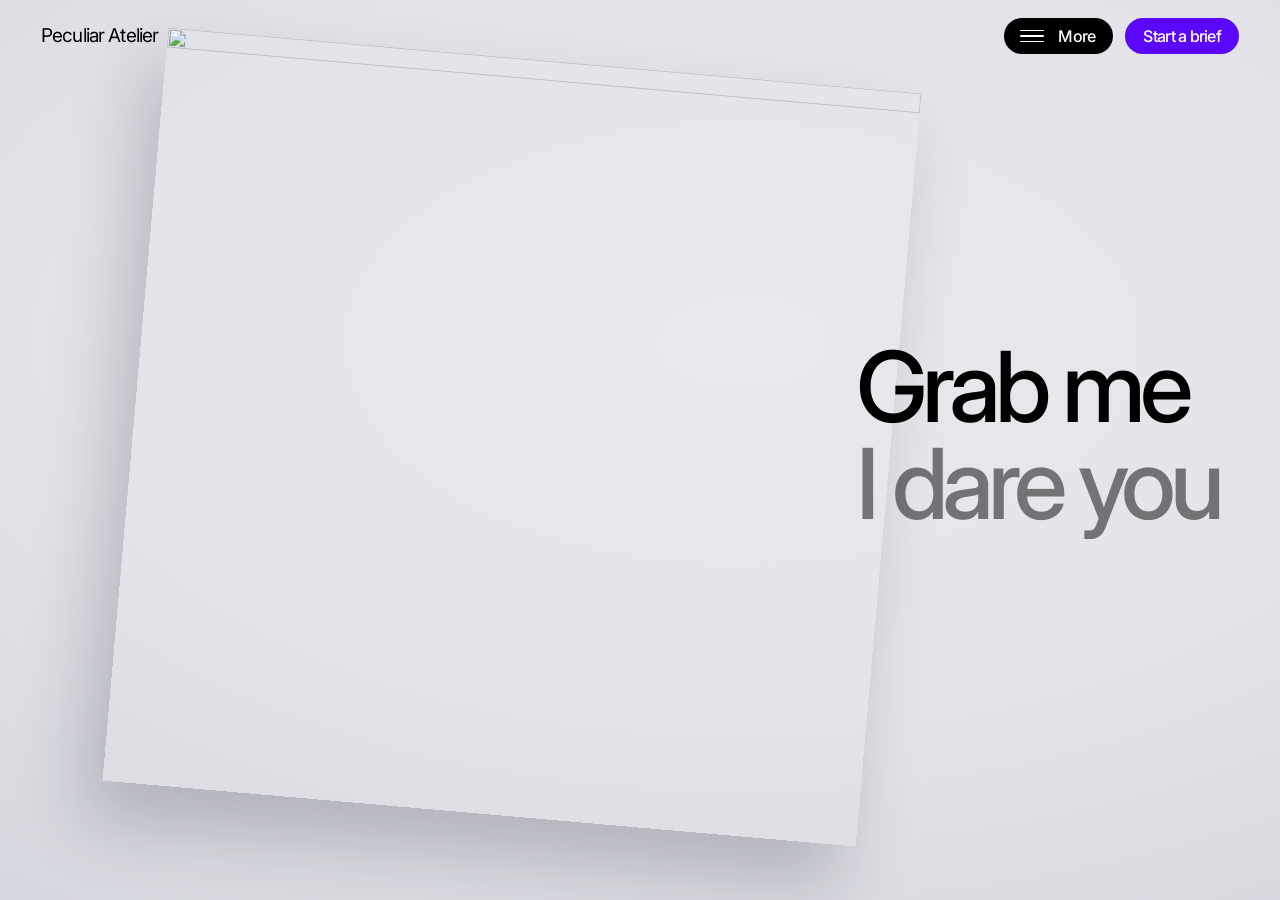
==== index.html @ 1dbbe10d "Initial commit: Peculiar Atelier standalone hero with WebGL cloth physics" ====
<!DOCTYPE html>
<html lang="en">
<head>
  <meta charset="utf-8">
  <meta name="viewport" content="width=device-width, initial-scale=1">
  <title>Peculiar Atelier — Unusual by intent</title>
  <meta name="description" content="Peculiar Atelier. Unusual by intent. Tug the cloth, I dare you.">
  <link rel="preconnect" href="https://fonts.googleapis.com">
  <link rel="preconnect" href="https://fonts.gstatic.com" crossorigin>
  <link rel="preconnect" href="https://d2ol7oe51mr4n9.cloudfront.net" crossorigin>
  <link rel="stylesheet" href="https://fonts.googleapis.com/css2?family=Inter:wght@400;500&display=swap">
  <style>
    :root {
      --paper: #e3e4e9;
      --paper-edge: #cfd1d9;
      --ink: #000000;
      --ink-soft: rgba(0,0,0,0.5);
      --violet: #5b07fb;
      --violet-deep: #4a00d6;
      --white: #ffffff;
      --gutter: clamp(20px, 3.2vw, 46px);
      --display: clamp(44px, min(7.65vw, 13.6vh), 168px);
    }

    *, *::before, *::after {
      box-sizing: border-box;
    }

    body {
      margin: 0;
      background: var(--paper);
      font-family: "Inter", "Helvetica Neue", Arial, sans-serif;
      -webkit-font-smoothing: antialiased;
      text-rendering: optimizeLegibility;
      overflow-x: hidden;
    }

    .hero {
      position: relative;
      height: 100vh;
      height: 100svh;
      min-height: 480px;
      overflow: hidden;
      isolation: isolate;
      background: radial-gradient(120% 95% at 58% 38%, #e8e9ed 0%, var(--paper) 46%, var(--paper-edge) 100%);
    }

    .hero__cloth {
      position: absolute;
      inset: 0;
      width: 100%;
      height: 100%;
      display: block;
      z-index: 0;
      touch-action: pan-y;
      -webkit-tap-highlight-color: transparent;
      outline: none;
    }

    .hero__cloth.is-over {
      cursor: grab;
    }

    .hero__cloth.is-held {
      cursor: grabbing;
    }

    .hero__cloth:focus-visible {
      outline: 2px solid var(--violet);
      outline-offset: -6px;
    }

    .hero__still {
      position: absolute;
      left: 40%;
      top: 48.5%;
      width: min(64vw, 84vh);
      aspect-ratio: 1/1;
      object-fit: cover;
      transform: translate(-50%, -50%) rotate(5deg);
      box-shadow: -18px 40px 70px rgba(20, 20, 40, 0.22);
      display: none;
    }

    .hero.no-cloth .hero__still {
      display: block;
    }

    .hero.no-cloth .hero__cloth {
      display: none;
    }

    .nav {
      position: absolute;
      top: 0;
      width: 100%;
      z-index: 2;
      display: flex;
      align-items: center;
      justify-content: space-between;
      padding: 18px var(--gutter) 0;
      pointer-events: none;
      animation: rise 0.9s cubic-bezier(0.2, 0.8, 0.2, 1) both;
    }

    .nav__logo {
      font-size: 19px;
      font-weight: 400;
      letter-spacing: -0.045em;
      line-height: 36px;
      color: var(--ink);
      text-decoration: none;
      pointer-events: auto;
    }

    .nav__actions {
      display: flex;
      gap: 12px;
      align-items: center;
      pointer-events: auto;
    }

    .pill {
      display: inline-flex;
      align-items: center;
      justify-content: center;
      gap: 14px;
      height: 36px;
      padding: 0 18px;
      border: none;
      border-radius: 999px;
      font-family: inherit;
      font-size: 16px;
      font-weight: 500;
      letter-spacing: -0.045em;
      line-height: 1;
      color: var(--white);
      text-decoration: none;
      cursor: pointer;
      transition: transform 0.25s cubic-bezier(0.2, 0.8, 0.2, 1), background-color 0.2s;
    }

    .pill:hover {
      transform: translateY(-1px);
    }

    .pill:active {
      transform: scale(0.98);
    }

    .pill--menu {
      background: var(--ink);
      padding-left: 16px;
    }

    .pill--menu:hover {
      background: #1b1b1f;
    }

    .pill--start {
      background: var(--violet);
    }

    .pill--start:hover {
      background: var(--violet-deep);
    }

    .burger {
      display: grid;
      gap: 4px;
      width: 24px;
    }

    .burger i {
      display: block;
      height: 1.5px;
      background: var(--white);
      border-radius: 1px;
      transition: transform 0.25s cubic-bezier(0.2, 0.8, 0.2, 1);
    }

    .pill--menu:hover .burger i:first-child {
      transform: translateX(-2px);
    }

    .pill--menu:hover .burger i:last-child {
      transform: translateX(2px);
    }

    .nav__logo:focus-visible,
    .pill:focus-visible {
      outline: 2px solid var(--violet);
      outline-offset: 3px;
    }

    .pill--start:focus-visible {
      outline-color: var(--ink);
    }

    .hero__title {
      position: absolute;
      z-index: 1;
      left: 66.9%;
      top: 48.4%;
      transform: translateY(-50%);
      margin: 0;
      font-size: var(--display);
      font-weight: 500;
      line-height: 0.99;
      letter-spacing: -0.06em;
      white-space: nowrap;
      pointer-events: none;
      user-select: none;
    }

    .hero__title span {
      display: block;
    }

    .hero__title span:first-child {
      animation: rise 0.9s cubic-bezier(0.2, 0.8, 0.2, 1) both;
    }

    .hero__title span.soft {
      color: var(--ink-soft);
      animation: rise 0.9s cubic-bezier(0.2, 0.8, 0.2, 1) 0.08s both;
    }

    @keyframes rise {
      from {
        opacity: 0;
        transform: translateY(18px);
      }
      to {
        opacity: 1;
        transform: translateY(0);
      }
    }

    @media (max-width: 1099px), (max-aspect-ratio: 5/4) {
      :root {
        --display: clamp(44px, min(12.4vw, 11vh), 120px);
      }
      .hero__title {
        left: var(--gutter);
        top: auto;
        bottom: clamp(20px, 4vh, 44px);
        transform: none;
      }
      .hero__still {
        left: 50%;
        top: 44%;
        width: min(78vw, 60vh);
      }
    }

    @media (max-width: 520px) {
      .pill--start {
        display: none;
      }
      .nav__logo {
        font-size: 18px;
      }
    }

    @media (prefers-reduced-motion: reduce) {
      .nav,
      .hero__title span,
      .hero__title span.soft {
        animation: none !important;
        opacity: 1 !important;
        transform: none !important;
      }
      .pill,
      .burger i {
        transition: none !important;
      }
    }
  </style>
</head>
<body>
  <section class="hero" id="hero" aria-label="Peculiar Atelier">
    <canvas class="hero__cloth" id="cloth" role="img" tabindex="-1" aria-label="A violet holographic cloth showing a chrome octopus beneath the words Strange by design. Grab it then tug it around."></canvas>
    <img class="hero__still" id="still" alt="" decoding="async" src="https://d2ol7oe51mr4n9.cloudfront.net/user_38xzZboKViGWJOttwIXH07lWA1P/9212999e-7a4a-4f70-bc34-e4e1c4533b81.jpg">
    <header class="nav">
      <a class="nav__logo" href="#hero">Peculiar Atelier</a>
      <div class="nav__actions">
        <button class="pill pill--menu" type="button" aria-haspopup="true" aria-expanded="false"><span class="burger" aria-hidden="true"><i></i><i></i><i></i></span>More</button>
        <a class="pill pill--start" href="#start">Start a brief</a>
      </div>
    </header>
    <h1 class="hero__title"><span>Grab me</span><span class="soft">I dare you</span></h1>
  </section>

  <script>
    (function () {
      'use strict';

      const hero = document.getElementById('hero');
      const canvas = document.getElementById('cloth');

      function failover() {
        hero.classList.add('no-cloth');
      }

      let gl = null;
      try {
        gl = canvas.getContext('webgl', {
          alpha: true,
          antialias: true,
          premultipliedAlpha: true,
          powerPreference: 'high-performance'
        });
      } catch (e) {
        failover();
        return;
      }

      if (!gl) {
        failover();
        return;
      }

      canvas.addEventListener('webglcontextlost', function (e) {
        e.preventDefault();
        failover();
      });

      // Simulation Settings
      const size = 0.90;
      const aspect = 1.12;
      const spread = 0.98;
      const pinRoll = 5.5 * Math.PI / 180;
      const flutter = 0.35;
      let damping = 0.30;
      const stiffness = 0.60;
      const crumple = 0.55;
      const grabRadius = 0.12;
      const carryRadius = 0.20;
      const gravity = 2.6;
      const tilt = -10 * Math.PI / 180;
      const turn = -12 * Math.PI / 180;
      const perspective = 0.45;
      const maxSpeed = 12;
      const steps = 8;

      const COLS = 46;
      const ROWS = 42;
      const NUM_POINTS = COLS * ROWS;
      const CH = size;
      const CW = size * aspect;

      // Camera
      const t = tilt;
      const r = turn;
      const cosR = Math.cos(r), sinR = Math.sin(r);
      const cosT = Math.cos(t), sinT = Math.sin(t);

      const R0 = [cosR, 0, sinR];
      const R1 = [sinT * sinR, cosT, -sinT * cosR];
      const R2 = [-cosT * sinR, sinT, cosT * cosR];

      // R is orthogonal, so inverse is R transpose
      const invR0 = [R0[0], R1[0], R2[0]];
      const invR1 = [R0[1], R1[1], R2[1]];
      const invR2 = [R0[2], R1[2], R2[2]];

      const CAM = Math.exp(Math.log(18) * (1 - perspective) + Math.log(1.7) * perspective);

      // View state
      let heroWidth = 1;
      let heroHeight = 1;
      let aspectRatio = 1;
      let cx = 0.402;
      let cy = 0.485;
      let zoom = 1.0;

      // Rest shape & crease height
      function ridge(x) {
        return Math.sqrt(Math.sin(x) * Math.sin(x) + 0.03) - 0.64;
      }

      function crease(u, v) {
        return crumple * 0.045 * CH * (
          ridge(2.7 * u + 2.9 * v + 0.7) +
          0.8 * ridge(-2.6 * u + 3.3 * v + 2.1) +
          0.5 * Math.sin(4.9 * u - 1.4 * v + 2.2) +
          0.55 * ridge(1.1 * u + 6.4 * v + 1.3) +
          0.4 * ridge(8.3 * u + 3.9 * v + 0.2) +
          0.3 * ridge(-5.7 * u + 9.1 * v + 1.6)
        );
      }

      const flatX = new Float32Array(NUM_POINTS);
      const flatY = new Float32Array(NUM_POINTS);
      const pRest = new Float32Array(NUM_POINTS * 3);

      for (let row = 0; row < ROWS; row++) {
        const v = row / (ROWS - 1);
        for (let col = 0; col < COLS; col++) {
          const u = col / (COLS - 1);
          const i = row * COLS + col;
          const fx = (u - 0.5) * CW;
          const fy = (v - 0.5) * CH;
          flatX[i] = fx;
          flatY[i] = fy;
          pRest[3 * i] = fx;
          pRest[3 * i + 1] = fy;
          pRest[3 * i + 2] = crease(u, v);
        }
      }

      // Pins: top-left (col 0, row ROWS-1) and top-right (col COLS-1, row ROWS-1)
      const leftPinIdx = (ROWS - 1) * COLS + 0;
      const rightPinIdx = (ROWS - 1) * COLS + (COLS - 1);

      const half = 0.5 * CW * spread;
      const topEdge = 0.5 * CH;
      const roll = pinRoll;
      const pinL = new Float32Array([-half * Math.cos(roll), topEdge + half * Math.sin(roll), 0]);
      const pinR = new Float32Array([half * Math.cos(roll), topEdge - half * Math.sin(roll), 0]);

      // Tethers: flat distance to both pins
      const maxDistLeft = new Float32Array(NUM_POINTS);
      const maxDistRight = new Float32Array(NUM_POINTS);
      for (let i = 0; i < NUM_POINTS; i++) {
        const flatDistL = Math.hypot(flatX[i] - (-0.5 * CW), flatY[i] - (0.5 * CH));
        const flatDistR = Math.hypot(flatX[i] - (0.5 * CW), flatY[i] - (0.5 * CH));
        maxDistLeft[i] = 1.02 * flatDistL;
        maxDistRight[i] = 1.02 * flatDistR;
      }

      // Links
      const linksA = [];
      const linksB = [];
      const linkRestDist = [];
      const linkStiff = [];

      function addLink(i, j, s) {
        linksA.push(i);
        linksB.push(j);
        const dx = pRest[3 * j] - pRest[3 * i];
        const dy = pRest[3 * j + 1] - pRest[3 * i + 1];
        const dz = pRest[3 * j + 2] - pRest[3 * i + 2];
        linkRestDist.push(Math.hypot(dx, dy, dz));
        linkStiff.push(s);
      }

      const bend = 0.02 + (0.60 - 0.02) * stiffness;

      for (let row = 0; row < ROWS; row++) {
        for (let col = 0; col < COLS; col++) {
          const i = row * COLS + col;
          // neighbours right & up
          if (col + 1 < COLS) addLink(i, row * COLS + (col + 1), 1.0);
          if (row + 1 < ROWS) addLink(i, (row + 1) * COLS + col, 1.0);
          // cell diagonals
          if (col + 1 < COLS && row + 1 < ROWS) {
            addLink(i, (row + 1) * COLS + (col + 1), 0.5);
            addLink(row * COLS + (col + 1), (row + 1) * COLS + col, 0.5);
          }
          // two apart
          if (col + 2 < COLS) addLink(i, row * COLS + (col + 2), bend);
          if (row + 2 < ROWS) addLink(i, (row + 2) * COLS + col, bend);
          // five apart
          if (col + 5 < COLS) addLink(i, row * COLS + (col + 5), bend * 0.5);
          if (row + 5 < ROWS) addLink(i, (row + 5) * COLS + col, bend * 0.5);
        }
      }

      const linkCount = linksA.length;
      const linksAArray = new Int32Array(linksA);
      const linksBArray = new Int32Array(linksB);
      const linkRestDistArray = new Float32Array(linkRestDist);
      const linkStiffArray = new Float32Array(linkStiff);

      // Simulation state
      const pos = new Float32Array(NUM_POINTS * 3);
      const prev = new Float32Array(NUM_POINTS * 3);
      const normals = new Float32Array(NUM_POINTS * 3);

      // Starting pose
      for (let row = 0; row < ROWS; row++) {
        const v = row / (ROWS - 1);
        for (let col = 0; col < COLS; col++) {
          const u = col / (COLS - 1);
          const i = row * COLS + col;
          const fx = flatX[i];
          const fy = flatY[i];

          const scaleX = spread + (1 - spread) * Math.pow(1 - v, 2);
          const xScaled = fx * scaleX;
          const dx = xScaled;
          const dy = fy - topEdge;

          const px = dx * Math.cos(roll) + dy * Math.sin(roll);
          const py = topEdge - dx * Math.sin(roll) + dy * Math.cos(roll);
          const pz = crease(u, v);

          pos[3 * i] = px;
          pos[3 * i + 1] = py;
          pos[3 * i + 2] = pz;

          prev[3 * i] = px;
          prev[3 * i + 1] = py;
          prev[3 * i + 2] = pz;
        }
      }

      pos[3 * leftPinIdx] = pinL[0];
      pos[3 * leftPinIdx + 1] = pinL[1];
      pos[3 * leftPinIdx + 2] = pinL[2];
      prev[3 * leftPinIdx] = pinL[0];
      prev[3 * leftPinIdx + 1] = pinL[1];
      prev[3 * leftPinIdx + 2] = pinL[2];

      pos[3 * rightPinIdx] = pinR[0];
      pos[3 * rightPinIdx + 1] = pinR[1];
      pos[3 * rightPinIdx + 2] = pinR[2];
      prev[3 * rightPinIdx] = pinR[0];
      prev[3 * rightPinIdx + 1] = pinR[1];
      prev[3 * rightPinIdx + 2] = pinR[2];

      // Interaction state
      let isHeld = false;
      let activePointerId = null;
      let grabbedIdx = -1;
      let grabRemDepth = 0;
      let grabOffsetX = 0;
      let grabOffsetY = 0;
      const currentPointer = { clientX: 0, clientY: 0 };
      const carryWeights = new Float32Array(NUM_POINTS);

      // Mesh indices and static UVs
      const numQuads = (COLS - 1) * (ROWS - 1);
      const indices = new Uint16Array(numQuads * 6);
      let iOffset = 0;
      for (let row = 0; row < ROWS - 1; row++) {
        for (let col = 0; col < COLS - 1; col++) {
          const p00 = row * COLS + col;
          const p10 = row * COLS + (col + 1);
          const p01 = (row + 1) * COLS + col;
          const p11 = (row + 1) * COLS + (col + 1);

          indices[iOffset++] = p00;
          indices[iOffset++] = p10;
          indices[iOffset++] = p11;

          indices[iOffset++] = p00;
          indices[iOffset++] = p11;
          indices[iOffset++] = p01;
        }
      }

      const texCoords = new Float32Array(NUM_POINTS * 2);
      for (let row = 0; row < ROWS; row++) {
        for (let col = 0; col < COLS; col++) {
          const i = row * COLS + col;
          texCoords[2 * i] = col / 45.0;
          texCoords[2 * i + 1] = 1.0 - row / 41.0;
        }
      }

      // Compile Shaders
      function compileShader(type, src) {
        const shader = gl.createShader(type);
        gl.shaderSource(shader, src);
        gl.compileShader(shader);
        if (!gl.getShaderParameter(shader, gl.COMPILE_STATUS)) {
          console.error(gl.getShaderInfoLog(shader));
          gl.deleteShader(shader);
          return null;
        }
        return shader;
      }

      function createProgram(vsSrc, fsSrc) {
        const vs = compileShader(gl.VERTEX_SHADER, vsSrc);
        const fs = compileShader(gl.FRAGMENT_SHADER, fsSrc);
        if (!vs || !fs) return null;
        const prog = gl.createProgram();
        gl.attachShader(prog, vs);
        gl.attachShader(prog, fs);
        gl.linkProgram(prog);
        if (!gl.getProgramParameter(prog, gl.LINK_STATUS)) {
          console.error(gl.getProgramInfoLog(prog));
          gl.deleteProgram(prog);
          return null;
        }
        return prog;
      }

      // Cloth Program
      const clothVsSource = `
        attribute vec3 a_position;
        attribute vec3 a_normal;
        attribute vec2 a_texCoord;

        uniform mat3 u_R;
        uniform float u_cam;
        uniform float u_zoom;
        uniform float u_aspectRatio;
        uniform vec2 u_c;

        varying vec3 v_viewPos;
        varying vec3 v_viewNormal;
        varying vec2 v_uv;

        void main() {
          vec3 q = u_R * a_position;
          vec3 vn = u_R * a_normal;
          float scale = u_cam / max(u_cam - q.z, 0.001);
          vec2 screen = q.xy * scale * u_zoom;

          float clipX = 2.0 * (u_c.x + screen.x / u_aspectRatio) - 1.0;
          float clipY = 1.0 - 2.0 * (u_c.y - screen.y);
          float clipZ = -q.z * 0.5;

          gl_Position = vec4(clipX, clipY, clipZ, 1.0);
          v_viewPos = q;
          v_viewNormal = vn;
          v_uv = a_texCoord;
        }
      `;

      const clothFsSource = `
        precision highp float;

        varying vec3 v_viewPos;
        varying vec3 v_viewNormal;
        varying vec2 v_uv;

        uniform sampler2D u_texture;
        uniform float u_hasTexture;
        uniform float u_cam;

        const float PI = 3.141592653589793;

        float boxLight(vec3 dir, vec3 centre, vec2 halfSize, float soft) {
          vec3 up = abs(centre.y) < 0.99 ? vec3(0.0, 1.0, 0.0) : vec3(1.0, 0.0, 0.0);
          vec3 right = normalize(cross(up, centre));
          vec3 top = cross(centre, right);
          vec3 d = dir - centre;
          float dx = dot(d, right);
          float dy = dot(d, top);
          float ex = smoothstep(-0.5, 0.5, (halfSize.x - abs(dx)) / soft);
          float ey = smoothstep(-0.5, 0.5, (halfSize.y - abs(dy)) / soft);
          return ex * ey;
        }

        void main() {
          vec3 n = normalize(v_viewNormal);
          bool back = n.z < 0.0;
          if (back) {
            n = -n;
          }

          vec3 V = normalize(vec3(0.0, 0.0, u_cam) - v_viewPos);
          vec3 Rf = reflect(-V, n);
          vec3 KEY = normalize(vec3(-0.42, 0.45, 0.79));
          float nv = clamp(dot(n, V), 0.0, 1.0);
          float nl = max(dot(n, KEY), 0.0);

          vec3 printCol;
          if (u_hasTexture > 0.5) {
            printCol = pow(texture2D(u_texture, v_uv).rgb, vec3(2.2));
          } else {
            printCol = vec3(0.10, 0.02, 0.32);
          }

          float shade = 0.46 + 0.68 * nl + 0.08 * n.y;
          float key = pow(max(dot(Rf, KEY), 0.0), 26.0);

          float strip = boxLight(Rf, normalize(vec3(0.08, 0.93, 0.36)), vec2(1.1, 0.07), 0.22);
          float side = boxLight(Rf, normalize(vec3(0.86, 0.12, 0.50)), vec2(0.06, 0.85), 0.20);
          float fill = boxLight(Rf, KEY, vec2(0.42, 0.30), 0.35);

          float phase = 3.0 * (0.85 * dot(n.xy, vec2(0.6, 0.8)) + 0.75 * (1.0 - nv) + 0.3 * dot(Rf.xy, vec2(-0.8, 0.6))) + 0.4 * sin(5.0 * v_uv.x + 7.0 * v_uv.y);
          vec3 rainbow = clamp(vec3(0.74, 0.58, 0.96) + vec3(0.26, 0.24, 0.10) * cos(2.0 * PI * (vec3(phase) + vec3(0.0, 0.28, 0.62))), 0.0, 1.0);
          vec3 holo = mix(vec3(1.0), pow(rainbow, vec3(2.2)), 0.8);

          float lum = dot(printCol, vec3(0.2126, 0.7152, 0.0722));
          float gloss = mix(1.0, 0.45, smoothstep(0.55, 0.9, lum));
          vec3 spec = holo * gloss * mix(vec3(1.0), printCol * 2.4 + 0.08, 0.65) * (0.34 * key + 0.11 * strip + 0.07 * side + 0.02 * fill);

          vec3 colour = printCol * shade + spec + holo * printCol * 0.6 * pow(1.0 - nv, 3.0);

          if (back) {
            vec3 foil = vec3(0.30, 0.22, 0.52) * (0.35 + 0.9 * nl) + spec * 1.3;
            colour = mix(foil, printCol * shade, 0.38);
          }

          colour = min(colour, vec3(0.8)) + vec3(0.2) * (vec3(1.0) - exp(-max(colour - vec3(0.8), vec3(0.0)) / 0.2));

          gl_FragColor = vec4(pow(colour, vec3(1.0 / 2.2)), 1.0);
        }
      `;

      // Shadow Silhouette Program
      const shadowSilVsSource = `
        attribute vec3 a_position;

        uniform mat3 u_R;
        uniform float u_cam;
        uniform float u_zoom;
        uniform float u_aspectRatio;
        uniform vec2 u_c;

        void main() {
          vec3 q = u_R * a_position;
          float scale = u_cam / max(u_cam - q.z, 0.001);
          vec2 screen = q.xy * scale * u_zoom;

          float clipX = 2.0 * (u_c.x + screen.x / u_aspectRatio) - 1.0;
          float clipY = 1.0 - 2.0 * (u_c.y - screen.y);
          float clipZ = -q.z * 0.5;

          gl_Position = vec4(clipX, clipY, clipZ, 1.0);
        }
      `;

      const shadowSilFsSource = `
        precision mediump float;
        void main() {
          gl_FragColor = vec4(1.0, 1.0, 1.0, 1.0);
        }
      `;

      // Shadow Blur / Composite Program
      const shadowBlurVsSource = `
        attribute vec2 a_pos;
        varying vec2 v_uv;
        void main() {
          v_uv = a_pos * 0.5 + 0.5;
          gl_Position = vec4(a_pos, 0.0, 1.0);
        }
      `;

      const shadowBlurFsSource = `
        precision highp float;
        varying vec2 v_uv;
        uniform sampler2D u_shadowTex;
        uniform vec2 u_spacing;
        uniform vec2 u_shift;

        void main() {
          vec2 baseUV = v_uv - u_shift;
          float sum = 0.0;
          float totalWeight = 0.0;
          for (int i = -3; i <= 3; i++) {
            for (int j = -3; j <= 3; j++) {
              float d2 = float(i * i + j * j);
              float w = exp(-d2 / 6.0);
              vec2 offset = vec2(float(i), float(j)) * u_spacing;
              sum += texture2D(u_shadowTex, baseUV + offset).r * w;
              totalWeight += w;
            }
          }
          float alpha = (sum / totalWeight) * 0.30;
          vec3 col = vec3(0.07, 0.07, 0.16) * alpha;
          gl_FragColor = vec4(col, alpha);
        }
      `;

      const clothProgram = createProgram(clothVsSource, clothFsSource);
      const shadowSilProgram = createProgram(shadowSilVsSource, shadowSilFsSource);
      const shadowBlurProgram = createProgram(shadowBlurVsSource, shadowBlurFsSource);

      if (!clothProgram || !shadowSilProgram || !shadowBlurProgram) {
        failover();
        return;
      }

      // Buffer Setup
      const posVbo = gl.createBuffer();
      const normalVbo = gl.createBuffer();
      const texVbo = gl.createBuffer();
      const ibo = gl.createBuffer();

      gl.bindBuffer(gl.ARRAY_BUFFER, texVbo);
      gl.bufferData(gl.ARRAY_BUFFER, texCoords, gl.STATIC_DRAW);

      gl.bindBuffer(gl.ELEMENT_ARRAY_BUFFER, ibo);
      gl.bufferData(gl.ELEMENT_ARRAY_BUFFER, indices, gl.STATIC_DRAW);

      const quadVbo = gl.createBuffer();
      gl.bindBuffer(gl.ARRAY_BUFFER, quadVbo);
      gl.bufferData(gl.ARRAY_BUFFER, new Float32Array([
        -1, -1,
         3, -1,
        -1,  3
      ]), gl.STATIC_DRAW);

      // Shadow Framebuffer
      let fbo = null;
      let fboTex = null;
      let fboW = 1;
      let fboH = 1;

      function setupFBO() {
        if (!fbo) {
          fbo = gl.createFramebuffer();
          fboTex = gl.createTexture();
        }
        fboW = Math.max(1, Math.floor(canvas.width / 8));
        fboH = Math.max(1, Math.floor(canvas.height / 8));

        gl.bindTexture(gl.TEXTURE_2D, fboTex);
        gl.texImage2D(gl.TEXTURE_2D, 0, gl.RGBA, fboW, fboH, 0, gl.RGBA, gl.UNSIGNED_BYTE, null);
        gl.texParameteri(gl.TEXTURE_2D, gl.TEXTURE_WRAP_S, gl.CLAMP_TO_EDGE);
        gl.texParameteri(gl.TEXTURE_2D, gl.TEXTURE_WRAP_T, gl.CLAMP_TO_EDGE);
        gl.texParameteri(gl.TEXTURE_2D, gl.TEXTURE_MIN_FILTER, gl.LINEAR);
        gl.texParameteri(gl.TEXTURE_2D, gl.TEXTURE_MAG_FILTER, gl.LINEAR);

        gl.bindFramebuffer(gl.FRAMEBUFFER, fbo);
        gl.framebufferTexture2D(gl.FRAMEBUFFER, gl.COLOR_ATTACHMENT0, gl.TEXTURE_2D, fboTex, 0);
        gl.bindFramebuffer(gl.FRAMEBUFFER, null);
      }

      // Image Loading
      let hasTexture = 0.0;
      const clothTexture = gl.createTexture();
      gl.bindTexture(gl.TEXTURE_2D, clothTexture);
      gl.texImage2D(gl.TEXTURE_2D, 0, gl.RGBA, 1, 1, 0, gl.RGBA, gl.UNSIGNED_BYTE, new Uint8Array([26, 5, 82, 255]));

      const img = new Image();
      img.crossOrigin = 'anonymous';
      img.onload = function () {
        gl.bindTexture(gl.TEXTURE_2D, clothTexture);
        gl.pixelStorei(gl.UNPACK_FLIP_Y_WEBGL, false);
        gl.texImage2D(gl.TEXTURE_2D, 0, gl.RGBA, gl.RGBA, gl.UNSIGNED_BYTE, img);
        gl.texParameteri(gl.TEXTURE_2D, gl.TEXTURE_WRAP_S, gl.CLAMP_TO_EDGE);
        gl.texParameteri(gl.TEXTURE_2D, gl.TEXTURE_WRAP_T, gl.CLAMP_TO_EDGE);
        gl.texParameteri(gl.TEXTURE_2D, gl.TEXTURE_MAG_FILTER, gl.LINEAR);
        gl.texParameteri(gl.TEXTURE_2D, gl.TEXTURE_MIN_FILTER, gl.LINEAR_MIPMAP_LINEAR);
        gl.generateMipmap(gl.TEXTURE_2D);

        const ext = gl.getExtension('EXT_texture_filter_anisotropic') ||
                    gl.getExtension('WEBKIT_EXT_texture_filter_anisotropic') ||
                    gl.getExtension('MOZ_EXT_texture_filter_anisotropic');
        if (ext) {
          const maxAniso = gl.getParameter(ext.MAX_TEXTURE_MAX_ANISOTROPY_EXT);
          gl.texParameterf(gl.TEXTURE_2D, ext.TEXTURE_MAX_ANISOTROPY_EXT, Math.min(8, maxAniso));
        }

        hasTexture = 1.0;
        renderFrame();
      };
      img.onerror = function () {
        failover();
      };
      img.src = 'https://d2ol7oe51mr4n9.cloudfront.net/user_38xzZboKViGWJOttwIXH07lWA1P/9212999e-7a4a-4f70-bc34-e4e1c4533b81.jpg';

      // Reduced motion
      const reducedMotionQuery = window.matchMedia('(prefers-reduced-motion: reduce)');

      // Resize and View Calculation
      function updateView() {
        const rect = hero.getBoundingClientRect();
        heroWidth = rect.width;
        heroHeight = rect.height;
        if (heroHeight === 0 || heroWidth === 0) return;

        const dpr = Math.min(window.devicePixelRatio || 1, 2);
        const pixelW = Math.round(heroWidth * dpr);
        const pixelH = Math.round(heroHeight * dpr);

        if (canvas.width !== pixelW || canvas.height !== pixelH) {
          canvas.width = pixelW;
          canvas.height = pixelH;
          setupFBO();
        }

        aspectRatio = heroWidth / heroHeight;
        const isWide = heroWidth >= 1100 && aspectRatio >= 1.25;

        if (isWide) {
          cx = 0.402;
          cy = 0.485;
          zoom = Math.min(1.0, 0.58 * aspectRatio / (CW * 1.12));
        } else {
          cx = 0.5;
          cy = (aspectRatio < 0.75) ? 0.41 : 0.43;
          zoom = Math.min(1.0, 0.92 * aspectRatio / (CW * 1.12), ((aspectRatio < 0.75) ? 0.60 : 0.66) / CH);
        }
      }

      window.addEventListener('resize', updateView);
      if (typeof ResizeObserver !== 'undefined') {
        new ResizeObserver(updateView).observe(hero);
      }
      updateView();

      // Normal Computation
      function computeNormals() {
        for (let row = 0; row < ROWS; row++) {
          for (let col = 0; col < COLS; col++) {
            const i = row * COLS + col;
            let dx_x, dx_y, dx_z;
            let dy_x, dy_y, dy_z;

            if (col === 0) {
              const iRight = row * COLS + 1;
              dx_x = pos[3 * iRight] - pos[3 * i];
              dx_y = pos[3 * iRight + 1] - pos[3 * i + 1];
              dx_z = pos[3 * iRight + 2] - pos[3 * i + 2];
            } else if (col === COLS - 1) {
              const iLeft = row * COLS + (COLS - 2);
              dx_x = pos[3 * i] - pos[3 * iLeft];
              dx_y = pos[3 * i + 1] - pos[3 * iLeft + 1];
              dx_z = pos[3 * i + 2] - pos[3 * iLeft + 2];
            } else {
              const iRight = row * COLS + (col + 1);
              const iLeft = row * COLS + (col - 1);
              dx_x = 0.5 * (pos[3 * iRight] - pos[3 * iLeft]);
              dx_y = 0.5 * (pos[3 * iRight + 1] - pos[3 * iLeft + 1]);
              dx_z = 0.5 * (pos[3 * iRight + 2] - pos[3 * iLeft + 2]);
            }

            if (row === 0) {
              const iUp = 1 * COLS + col;
              dy_x = pos[3 * iUp] - pos[3 * i];
              dy_y = pos[3 * iUp + 1] - pos[3 * i + 1];
              dy_z = pos[3 * iUp + 2] - pos[3 * i + 2];
            } else if (row === ROWS - 1) {
              const iDown = (ROWS - 2) * COLS + col;
              dy_x = pos[3 * i] - pos[3 * iDown];
              dy_y = pos[3 * i + 1] - pos[3 * iDown + 1];
              dy_z = pos[3 * i + 2] - pos[3 * iDown + 2];
            } else {
              const iUp = (row + 1) * COLS + col;
              const iDown = (row - 1) * COLS + col;
              dy_x = 0.5 * (pos[3 * iUp] - pos[3 * iDown]);
              dy_y = 0.5 * (pos[3 * iUp + 1] - pos[3 * iDown + 1]);
              dy_z = 0.5 * (pos[3 * iUp + 2] - pos[3 * iDown + 2]);
            }

            let nx = dx_y * dy_z - dx_z * dy_y;
            let ny = dx_z * dy_x - dx_x * dy_z;
            let nz = dx_x * dy_y - dx_y * dy_x;
            const len = Math.hypot(nx, ny, nz);
            if (len > 1e-6) {
              nx /= len; ny /= len; nz /= len;
            }
            normals[3 * i] = nx;
            normals[3 * i + 1] = ny;
            normals[3 * i + 2] = nz;
          }
        }
      }

      // Pointer coordinates & ray projection
      function projectPoint(i) {
        const px = pos[3 * i], py = pos[3 * i + 1], pz = pos[3 * i + 2];
        const qx = R0[0] * px + R0[1] * py + R0[2] * pz;
        const qy = R1[0] * px + R1[1] * py + R1[2] * pz;
        const qz = R2[0] * px + R2[1] * py + R2[2] * pz;
        const scale = CAM / Math.max(CAM - qz, 0.001);
        return { qx, qy, qz, projX: qx * scale, projY: qy * scale };
      }

      function findBestPoint(ptrX, ptrY) {
        let bestIdx = -1;
        let bestScore = Infinity;
        let bestProj = null;
        const threshold = grabRadius / zoom;
        for (let i = 0; i < NUM_POINTS; i++) {
          const p = projectPoint(i);
          const dist = Math.hypot(p.projX - ptrX, p.projY - ptrY);
          if (dist <= threshold) {
            const score = dist - 0.08 * p.qz;
            if (score < bestScore) {
              bestScore = score;
              bestIdx = i;
              bestProj = p;
            }
          }
        }
        return { idx: bestIdx, proj: bestProj };
      }

      // Pointer Events
      canvas.addEventListener('pointerdown', function (e) {
        if (e.pointerType === 'mouse' && e.button !== 0) return;
        const rect = canvas.getBoundingClientRect();
        const ptrX = ((e.clientX - rect.left) / rect.width - cx) * aspectRatio / zoom;
        const ptrY = (cy - (e.clientY - rect.top) / rect.height) / zoom;
        const found = findBestPoint(ptrX, ptrY);
        if (found.idx !== -1) {
          activePointerId = e.pointerId;
          isHeld = true;
          grabbedIdx = found.idx;
          grabRemDepth = found.proj.qz;
          grabOffsetX = found.proj.projX - ptrX;
          grabOffsetY = found.proj.projY - ptrY;
          currentPointer.clientX = e.clientX;
          currentPointer.clientY = e.clientY;

          for (let i = 0; i < NUM_POINTS; i++) {
            if (i === leftPinIdx || i === rightPinIdx) {
              carryWeights[i] = 0;
            } else if (i === grabbedIdx) {
              carryWeights[i] = 1;
            } else {
              const d = Math.hypot(flatX[i] - flatX[grabbedIdx], flatY[i] - flatY[grabbedIdx]) / (carryRadius * CH);
              carryWeights[i] = d < 1.0 ? Math.pow(1.0 - d * d, 2) : 0.0;
            }
          }

          canvas.classList.add('is-held');
          try {
            canvas.setPointerCapture(e.pointerId);
          } catch (err) {}
        }
      });

      canvas.addEventListener('pointermove', function (e) {
        const rect = canvas.getBoundingClientRect();
        if (isHeld && e.pointerId === activePointerId) {
          currentPointer.clientX = e.clientX;
          currentPointer.clientY = e.clientY;
        } else if (!isHeld) {
          const ptrX = ((e.clientX - rect.left) / rect.width - cx) * aspectRatio / zoom;
          const ptrY = (cy - (e.clientY - rect.top) / rect.height) / zoom;
          const found = findBestPoint(ptrX, ptrY);
          if (found.idx !== -1) {
            canvas.classList.add('is-over');
          } else {
            canvas.classList.remove('is-over');
          }
        }
      });

      function releasePointer(e) {
        if (isHeld && (e.pointerId === activePointerId || e.type === 'lostpointercapture')) {
          isHeld = false;
          activePointerId = null;
          canvas.classList.remove('is-held');
          carryWeights.fill(0);
          if (e.clientX !== undefined && e.clientY !== undefined) {
            const rect = canvas.getBoundingClientRect();
            const ptrX = ((e.clientX - rect.left) / rect.width - cx) * aspectRatio / zoom;
            const ptrY = (cy - (e.clientY - rect.top) / rect.height) / zoom;
            const found = findBestPoint(ptrX, ptrY);
            if (found.idx !== -1) {
              canvas.classList.add('is-over');
            } else {
              canvas.classList.remove('is-over');
            }
          } else {
            canvas.classList.remove('is-over');
          }
        }
      }

      canvas.addEventListener('pointerup', releasePointer);
      canvas.addEventListener('pointercancel', releasePointer);
      canvas.addEventListener('lostpointercapture', releasePointer);

      canvas.addEventListener('touchstart', function (e) {
        if (e.touches.length > 0) {
          const tTouch = e.touches[0];
          const rect = canvas.getBoundingClientRect();
          const ptrX = ((tTouch.clientX - rect.left) / rect.width - cx) * aspectRatio / zoom;
          const ptrY = (cy - (tTouch.clientY - rect.top) / rect.height) / zoom;
          const found = findBestPoint(ptrX, ptrY);
          if (found.idx !== -1) {
            e.preventDefault();
          }
        }
      }, { passive: false });

      window.addEventListener('touchmove', function (e) {
        if (isHeld) {
          e.preventDefault();
        }
      }, { passive: false });

      // Physics Simulation Sub-step
      let timeT = 0;
      let sweepDirection = 1;

      function subStep(h) {
        timeT += h;
        const damp = Math.exp(-(0.15 + 5.85 * damping) * h);
        const gust = 0.6 + 0.4 * Math.sin(0.37 * timeT) * Math.sin(0.23 * timeT + 1.0);
        const wind = reducedMotionQuery.matches ? 0 : flutter * 2.4 * gust * (gravity / 2.6);

        // Held Target Unprojection
        if (isHeld && grabbedIdx !== -1) {
          const rect = canvas.getBoundingClientRect();
          const currPtrX = ((currentPointer.clientX - rect.left) / rect.width - cx) * aspectRatio / zoom;
          const currPtrY = (cy - (currentPointer.clientY - rect.top) / rect.height) / zoom;

          const targetScreenX = currPtrX + grabOffsetX;
          const targetScreenY = currPtrY + grabOffsetY;
          const targetQz = grabRemDepth;
          const scale = CAM / Math.max(CAM - targetQz, 0.001);
          const targetQx = targetScreenX / scale;
          const targetQy = targetScreenY / scale;

          let targetX = invR0[0] * targetQx + invR1[0] * targetQy + invR2[0] * targetQz;
          let targetY = invR0[1] * targetQx + invR1[1] * targetQy + invR2[1] * targetQz;
          let targetZ = invR0[2] * targetQx + invR1[2] * targetQy + invR2[2] * targetQz;

          // Clamp target by the two tethers of the grabbed point
          const dL = Math.hypot(targetX - pinL[0], targetY - pinL[1], targetZ - pinL[2]);
          if (dL > maxDistLeft[grabbedIdx]) {
            const sL = maxDistLeft[grabbedIdx] / dL;
            targetX = pinL[0] + (targetX - pinL[0]) * sL;
            targetY = pinL[1] + (targetY - pinL[1]) * sL;
            targetZ = pinL[2] + (targetZ - pinL[2]) * sL;
          }
          const dR = Math.hypot(targetX - pinR[0], targetY - pinR[1], targetZ - pinR[2]);
          if (dR > maxDistRight[grabbedIdx]) {
            const sR = maxDistRight[grabbedIdx] / dR;
            targetX = pinR[0] + (targetX - pinR[0]) * sR;
            targetY = pinR[1] + (targetY - pinR[1]) * sR;
            targetZ = pinR[2] + (targetZ - pinR[2]) * sR;
          }

          const deltaX = targetX - pos[3 * grabbedIdx];
          const deltaY = targetY - pos[3 * grabbedIdx + 1];
          const deltaZ = targetZ - pos[3 * grabbedIdx + 2];

          for (let i = 0; i < NUM_POINTS; i++) {
            if (i === leftPinIdx || i === rightPinIdx) continue;
            const w = carryWeights[i];
            if (w >= 0.98) {
              pos[3 * i] += deltaX;
              pos[3 * i + 1] += deltaY;
              pos[3 * i + 2] += deltaZ;
              prev[3 * i] += deltaX;
              prev[3 * i + 1] += deltaY;
              prev[3 * i + 2] += deltaZ;
            } else if (w > 0.0) {
              pos[3 * i] += w * deltaX;
              pos[3 * i + 1] += w * deltaY;
              pos[3 * i + 2] += w * deltaZ;
              prev[3 * i] += w * deltaX;
              prev[3 * i + 1] += w * deltaY;
              prev[3 * i + 2] += w * deltaZ;
            }
          }
        }

        // Verlet step for free points
        const maxSpdH = maxSpeed * h;
        for (let row = 0; row < ROWS; row++) {
          const v = row / (ROWS - 1);
          for (let col = 0; col < COLS; col++) {
            const i = row * COLS + col;
            if (i === leftPinIdx || i === rightPinIdx) continue;
            if (isHeld && carryWeights[i] >= 0.98) continue;

            const u = col / (COLS - 1);
            const s1 = Math.sin(9.1 * u - 3.7 * v + 3.1 * timeT);
            const s2 = Math.sin(6.3 * u + 7.9 * v - 2.3 * timeT + 1.3);
            const s3 = Math.sin(2.9 * u + 1.7 * timeT + 0.8 * Math.sin(0.5 * timeT)) * Math.cos(2.3 * v - 0.9 * timeT);

            const accelX = wind * 0.25 * Math.sin(3.3 * v + 1.1 * timeT + u);
            const accelY = wind * 0.1 * s2 - gravity;
            const accelZ = wind * (0.45 * s1 + 0.35 * s2 + 0.3 * s3);

            let vx = (pos[3 * i] - prev[3 * i]) * damp + accelX * h * h;
            let vy = (pos[3 * i + 1] - prev[3 * i + 1]) * damp + accelY * h * h;
            let vz = (pos[3 * i + 2] - prev[3 * i + 2]) * damp + accelZ * h * h;

            const spd = Math.hypot(vx, vy, vz);
            if (spd > maxSpdH) {
              const f = maxSpdH / spd;
              vx *= f; vy *= f; vz *= f;
            }

            prev[3 * i] = pos[3 * i];
            prev[3 * i + 1] = pos[3 * i + 1];
            prev[3 * i + 2] = pos[3 * i + 2];

            pos[3 * i] += vx;
            pos[3 * i + 1] += vy;
            pos[3 * i + 2] += vz;
          }
        }

        // Keep pins fixed
        pos[3 * leftPinIdx] = pinL[0];
        pos[3 * leftPinIdx + 1] = pinL[1];
        pos[3 * leftPinIdx + 2] = pinL[2];
        pos[3 * rightPinIdx] = pinR[0];
        pos[3 * rightPinIdx + 1] = pinR[1];
        pos[3 * rightPinIdx + 2] = pinR[2];

        // Link relaxation
        if (sweepDirection === 1) {
          for (let k = 0; k < linkCount; k++) {
            relaxLink(k);
          }
        } else {
          for (let k = linkCount - 1; k >= 0; k--) {
            relaxLink(k);
          }
        }
        sweepDirection = -sweepDirection;

        // Apply Tethers
        for (let i = 0; i < NUM_POINTS; i++) {
          if (i === leftPinIdx || i === rightPinIdx) continue;

          let dxL = pos[3 * i] - pinL[0];
          let dyL = pos[3 * i + 1] - pinL[1];
          let dzL = pos[3 * i + 2] - pinL[2];
          let dL = Math.hypot(dxL, dyL, dzL);
          if (dL > maxDistLeft[i]) {
            const sL = maxDistLeft[i] / dL;
            pos[3 * i] = pinL[0] + dxL * sL;
            pos[3 * i + 1] = pinL[1] + dyL * sL;
            pos[3 * i + 2] = pinL[2] + dzL * sL;
          }

          let dxR = pos[3 * i] - pinR[0];
          let dyR = pos[3 * i + 1] - pinR[1];
          let dzR = pos[3 * i + 2] - pinR[2];
          let dR = Math.hypot(dxR, dyR, dzR);
          if (dR > maxDistRight[i]) {
            const sR = maxDistRight[i] / dR;
            pos[3 * i] = pinR[0] + dxR * sR;
            pos[3 * i + 1] = pinR[1] + dyR * sR;
            pos[3 * i + 2] = pinR[2] + dzR * sR;
          }
        }
      }

      function relaxLink(k) {
        const i = linksAArray[k];
        const j = linksBArray[k];

        const wA = (i === leftPinIdx || i === rightPinIdx || (isHeld && carryWeights[i] >= 0.98)) ? 0 : 1;
        const wB = (j === leftPinIdx || j === rightPinIdx || (isHeld && carryWeights[j] >= 0.98)) ? 0 : 1;
        const wTotal = wA + wB;
        if (wTotal === 0) return;

        const dx = pos[3 * j] - pos[3 * i];
        const dy = pos[3 * j + 1] - pos[3 * i + 1];
        const dz = pos[3 * j + 2] - pos[3 * i + 2];
        const dist = Math.hypot(dx, dy, dz);
        if (dist < 1e-6) return;

        const factor = (dist - linkRestDistArray[k]) / dist * linkStiffArray[k] / wTotal;
        const corrX = dx * factor;
        const corrY = dy * factor;
        const corrZ = dz * factor;

        if (wA > 0) {
          pos[3 * i] += corrX * wA;
          pos[3 * i + 1] += corrY * wA;
          pos[3 * i + 2] += corrZ * wA;
        }
        if (wB > 0) {
          pos[3 * j] -= corrX * wB;
          pos[3 * j + 1] -= corrY * wB;
          pos[3 * j + 2] -= corrZ * wB;
        }
      }

      // Warm-up 360 sub-steps before frame 1
      const initialDamping = damping;
      damping = 1.0;
      const warmupH = 1 / 240;
      for (let s = 0; s < 360; s++) {
        subStep(warmupH);
      }
      damping = initialDamping;

      // Render Frame
      const mat3R = new Float32Array([
        R0[0], R1[0], R2[0],
        R0[1], R1[1], R2[1],
        R0[2], R1[2], R2[2]
      ]);

      function renderFrame() {
        computeNormals();

        gl.bindBuffer(gl.ARRAY_BUFFER, posVbo);
        gl.bufferData(gl.ARRAY_BUFFER, pos, gl.DYNAMIC_DRAW);

        gl.bindBuffer(gl.ARRAY_BUFFER, normalVbo);
        gl.bufferData(gl.ARRAY_BUFFER, normals, gl.DYNAMIC_DRAW);

        // Pass 1: Silhouette into FBO
        gl.bindFramebuffer(gl.FRAMEBUFFER, fbo);
        gl.viewport(0, 0, fboW, fboH);
        gl.clearColor(0, 0, 0, 0);
        gl.clear(gl.COLOR_BUFFER_BIT);
        gl.disable(gl.DEPTH_TEST);
        gl.disable(gl.BLEND);

        gl.useProgram(shadowSilProgram);
        gl.uniformMatrix3fv(gl.getUniformLocation(shadowSilProgram, 'u_R'), false, mat3R);
        gl.uniform1f(gl.getUniformLocation(shadowSilProgram, 'u_cam'), CAM);
        gl.uniform1f(gl.getUniformLocation(shadowSilProgram, 'u_zoom'), zoom);
        gl.uniform1f(gl.getUniformLocation(shadowSilProgram, 'u_aspectRatio'), aspectRatio);
        gl.uniform2f(gl.getUniformLocation(shadowSilProgram, 'u_c'), cx, cy);

        const silPosLoc = gl.getAttribLocation(shadowSilProgram, 'a_position');
        gl.bindBuffer(gl.ARRAY_BUFFER, posVbo);
        gl.enableVertexAttribArray(silPosLoc);
        gl.vertexAttribPointer(silPosLoc, 3, gl.FLOAT, false, 0, 0);

        gl.bindBuffer(gl.ELEMENT_ARRAY_BUFFER, ibo);
        gl.drawElements(gl.TRIANGLES, indices.length, gl.UNSIGNED_SHORT, 0);

        // Pass 2: Shadow Blur to Canvas
        gl.bindFramebuffer(gl.FRAMEBUFFER, null);
        gl.viewport(0, 0, canvas.width, canvas.height);
        gl.clearColor(0, 0, 0, 0);
        gl.clear(gl.COLOR_BUFFER_BIT | gl.DEPTH_BUFFER_BIT);

        gl.enable(gl.BLEND);
        gl.blendFunc(gl.ONE, gl.ONE_MINUS_SRC_ALPHA);
        gl.disable(gl.DEPTH_TEST);

        gl.useProgram(shadowBlurProgram);
        gl.activeTexture(gl.TEXTURE0);
        gl.bindTexture(gl.TEXTURE_2D, fboTex);
        gl.uniform1i(gl.getUniformLocation(shadowBlurProgram, 'u_shadowTex'), 0);

        const texelX = 1.0 / fboW;
        const texelY = 1.0 / fboH;
        const spacingScale = 0.9 + 1.5 * zoom * heroHeight / 724.0;
        gl.uniform2f(gl.getUniformLocation(shadowBlurProgram, 'u_spacing'), texelX * spacingScale, texelY * spacingScale);
        gl.uniform2f(gl.getUniformLocation(shadowBlurProgram, 'u_shift'), -0.012 * zoom / aspectRatio, -0.045 * zoom);

        const blurPosLoc = gl.getAttribLocation(shadowBlurProgram, 'a_pos');
        gl.bindBuffer(gl.ARRAY_BUFFER, quadVbo);
        gl.enableVertexAttribArray(blurPosLoc);
        gl.vertexAttribPointer(blurPosLoc, 2, gl.FLOAT, false, 0, 0);
        gl.drawArrays(gl.TRIANGLES, 0, 3);

        // Pass 3: Cloth Render
        gl.enable(gl.DEPTH_TEST);
        gl.depthFunc(gl.LEQUAL);
        gl.disable(gl.BLEND);
        gl.disable(gl.CULL_FACE);

        gl.useProgram(clothProgram);
        gl.uniformMatrix3fv(gl.getUniformLocation(clothProgram, 'u_R'), false, mat3R);
        gl.uniform1f(gl.getUniformLocation(clothProgram, 'u_cam'), CAM);
        gl.uniform1f(gl.getUniformLocation(clothProgram, 'u_zoom'), zoom);
        gl.uniform1f(gl.getUniformLocation(clothProgram, 'u_aspectRatio'), aspectRatio);
        gl.uniform2f(gl.getUniformLocation(clothProgram, 'u_c'), cx, cy);

        gl.activeTexture(gl.TEXTURE0);
        gl.bindTexture(gl.TEXTURE_2D, clothTexture);
        gl.uniform1i(gl.getUniformLocation(clothProgram, 'u_texture'), 0);
        gl.uniform1f(gl.getUniformLocation(clothProgram, 'u_hasTexture'), hasTexture);

        const clothPosLoc = gl.getAttribLocation(clothProgram, 'a_position');
        gl.bindBuffer(gl.ARRAY_BUFFER, posVbo);
        gl.enableVertexAttribArray(clothPosLoc);
        gl.vertexAttribPointer(clothPosLoc, 3, gl.FLOAT, false, 0, 0);

        const clothNormLoc = gl.getAttribLocation(clothProgram, 'a_normal');
        gl.bindBuffer(gl.ARRAY_BUFFER, normalVbo);
        gl.enableVertexAttribArray(clothNormLoc);
        gl.vertexAttribPointer(clothNormLoc, 3, gl.FLOAT, false, 0, 0);

        const clothTexLoc = gl.getAttribLocation(clothProgram, 'a_texCoord');
        gl.bindBuffer(gl.ARRAY_BUFFER, texVbo);
        gl.enableVertexAttribArray(clothTexLoc);
        gl.vertexAttribPointer(clothTexLoc, 2, gl.FLOAT, false, 0, 0);

        gl.bindBuffer(gl.ELEMENT_ARRAY_BUFFER, ibo);
        gl.drawElements(gl.TRIANGLES, indices.length, gl.UNSIGNED_SHORT, 0);
      }

      // Main Loop Lifecycle
      let isHeroVisible = true;
      let isDocVisible = !document.hidden;
      let isLoopRunning = false;
      let lastTime = performance.now();

      function updateLoopState() {
        const shouldRun = isHeroVisible && isDocVisible && !hero.classList.contains('no-cloth');
        if (shouldRun && !isLoopRunning) {
          isLoopRunning = true;
          lastTime = performance.now();
          requestAnimationFrame(loop);
        } else if (!shouldRun && isLoopRunning) {
          isLoopRunning = false;
        }
      }

      function loop(now) {
        if (!isLoopRunning) return;
        const elapsed = (now - lastTime) * 0.001;
        lastTime = now;

        const dt = Math.min(elapsed, 1 / 30);
        const h = dt / steps;

        for (let s = 0; s < steps; s++) {
          subStep(h);
        }

        renderFrame();

        if (isLoopRunning) {
          requestAnimationFrame(loop);
        }
      }

      const observer = new IntersectionObserver(function (entries) {
        for (let i = 0; i < entries.length; i++) {
          isHeroVisible = entries[i].isIntersecting;
          updateLoopState();
        }
      });
      observer.observe(hero);

      document.addEventListener('visibilitychange', function () {
        isDocVisible = !document.hidden;
        updateLoopState();
      });

      // Initial render & loop kickoff
      renderFrame();
      updateLoopState();
    })();
  </script>
</body>
</html>
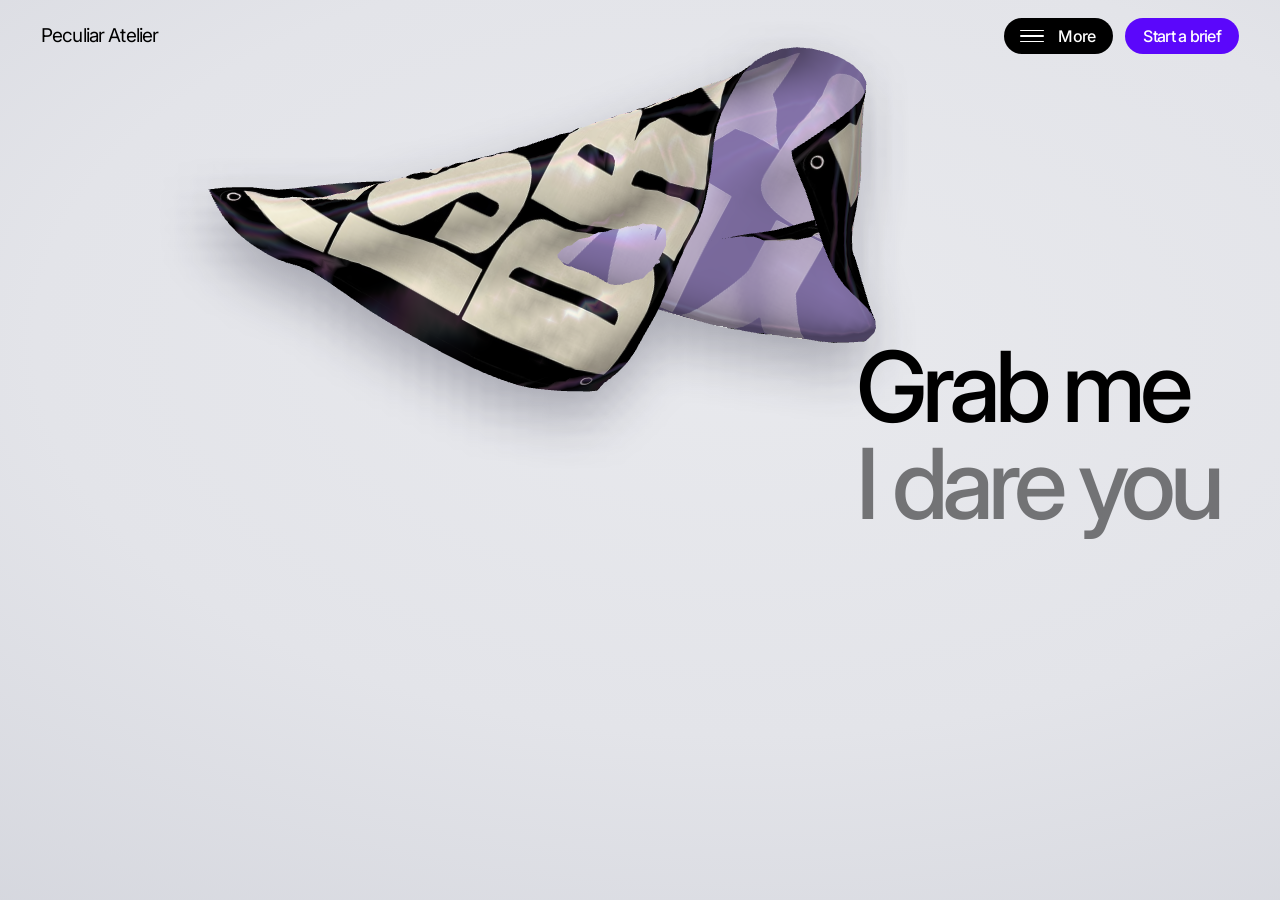
==== commit b0250897: "Update cloth tapestry texture to 'MUSIC IS MY DRUG'" ====
--- a/index.html
+++ b/index.html
@@ -280,8 +280,8 @@
 </head>
 <body>
   <section class="hero" id="hero" aria-label="Peculiar Atelier">
-    <canvas class="hero__cloth" id="cloth" role="img" tabindex="-1" aria-label="A violet holographic cloth showing a chrome octopus beneath the words Strange by design. Grab it then tug it around."></canvas>
-    <img class="hero__still" id="still" alt="" decoding="async" src="https://d2ol7oe51mr4n9.cloudfront.net/user_38xzZboKViGWJOttwIXH07lWA1P/9212999e-7a4a-4f70-bc34-e4e1c4533b81.jpg">
+    <canvas class="hero__cloth" id="cloth" role="img" tabindex="-1" aria-label="A holographic tapestry banner displaying MUSIC IS MY DRUG with grommets. Grab it then tug it around. Grab it then tug it around."></canvas>
+    <img class="hero__still" id="still" alt="" decoding="async" src="[data-uri]">
     <header class="nav">
       <a class="nav__logo" href="#hero">Peculiar Atelier</a>
       <div class="nav__actions">
@@ -328,7 +328,7 @@
 
       // Simulation Settings
       const size = 0.90;
-      const aspect = 1.12;
+      const aspect = 1.38;
       const spread = 0.98;
       const pinRoll = 5.5 * Math.PI / 180;
       const flutter = 0.35;
@@ -849,7 +849,7 @@
       img.onerror = function () {
         failover();
       };
-      img.src = 'https://d2ol7oe51mr4n9.cloudfront.net/user_38xzZboKViGWJOttwIXH07lWA1P/9212999e-7a4a-4f70-bc34-e4e1c4533b81.jpg';
+      img.src = '[data-uri]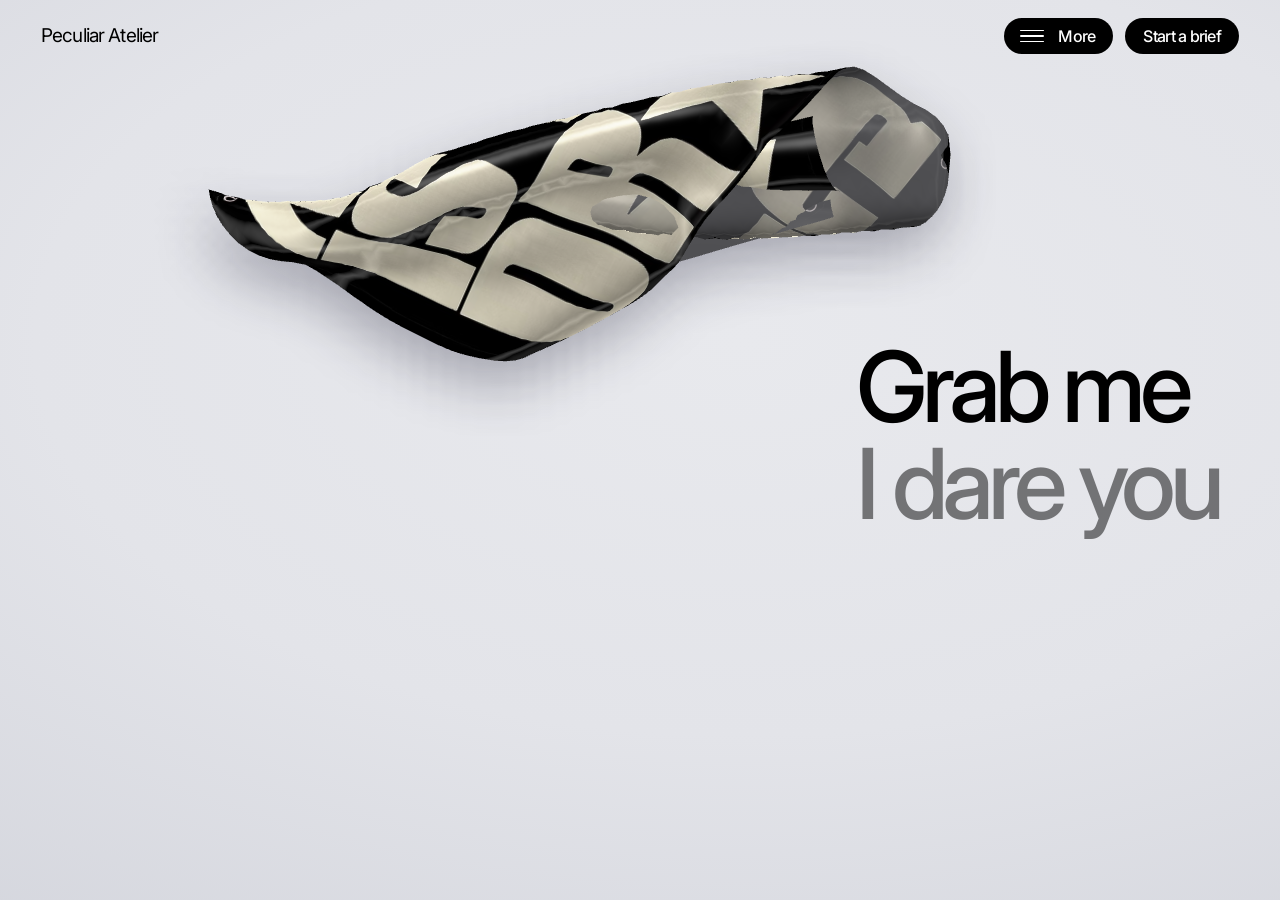
==== commit cb3686bc: "Remove pink/purple accents: neutral silver studio lighting, charcoal back face, and monochrome UI" ====
--- a/index.html
+++ b/index.html
@@ -15,8 +15,8 @@
       --paper-edge: #cfd1d9;
       --ink: #000000;
       --ink-soft: rgba(0,0,0,0.5);
-      --violet: #5b07fb;
-      --violet-deep: #4a00d6;
+      --violet: #000000;
+      --violet-deep: #222222;
       --white: #ffffff;
       --gutter: clamp(20px, 3.2vw, 46px);
       --display: clamp(44px, min(7.65vw, 13.6vh), 168px);
@@ -665,7 +665,7 @@
           if (u_hasTexture > 0.5) {
             printCol = pow(texture2D(u_texture, v_uv).rgb, vec3(2.2));
           } else {
-            printCol = vec3(0.10, 0.02, 0.32);
+            printCol = vec3(0.05, 0.05, 0.05);
           }
 
           float shade = 0.46 + 0.68 * nl + 0.08 * n.y;
@@ -675,9 +675,7 @@
           float side = boxLight(Rf, normalize(vec3(0.86, 0.12, 0.50)), vec2(0.06, 0.85), 0.20);
           float fill = boxLight(Rf, KEY, vec2(0.42, 0.30), 0.35);
 
-          float phase = 3.0 * (0.85 * dot(n.xy, vec2(0.6, 0.8)) + 0.75 * (1.0 - nv) + 0.3 * dot(Rf.xy, vec2(-0.8, 0.6))) + 0.4 * sin(5.0 * v_uv.x + 7.0 * v_uv.y);
-          vec3 rainbow = clamp(vec3(0.74, 0.58, 0.96) + vec3(0.26, 0.24, 0.10) * cos(2.0 * PI * (vec3(phase) + vec3(0.0, 0.28, 0.62))), 0.0, 1.0);
-          vec3 holo = mix(vec3(1.0), pow(rainbow, vec3(2.2)), 0.8);
+          vec3 holo = vec3(1.0);
 
           float lum = dot(printCol, vec3(0.2126, 0.7152, 0.0722));
           float gloss = mix(1.0, 0.45, smoothstep(0.55, 0.9, lum));
@@ -686,8 +684,8 @@
           vec3 colour = printCol * shade + spec + holo * printCol * 0.6 * pow(1.0 - nv, 3.0);
 
           if (back) {
-            vec3 foil = vec3(0.30, 0.22, 0.52) * (0.35 + 0.9 * nl) + spec * 1.3;
-            colour = mix(foil, printCol * shade, 0.38);
+            vec3 backFabric = vec3(0.12, 0.12, 0.13) * (0.35 + 0.9 * nl) + spec * 0.7;
+            colour = mix(backFabric, printCol * shade, 0.42);
           }
 
           colour = min(colour, vec3(0.8)) + vec3(0.2) * (vec3(1.0) - exp(-max(colour - vec3(0.8), vec3(0.0)) / 0.2));
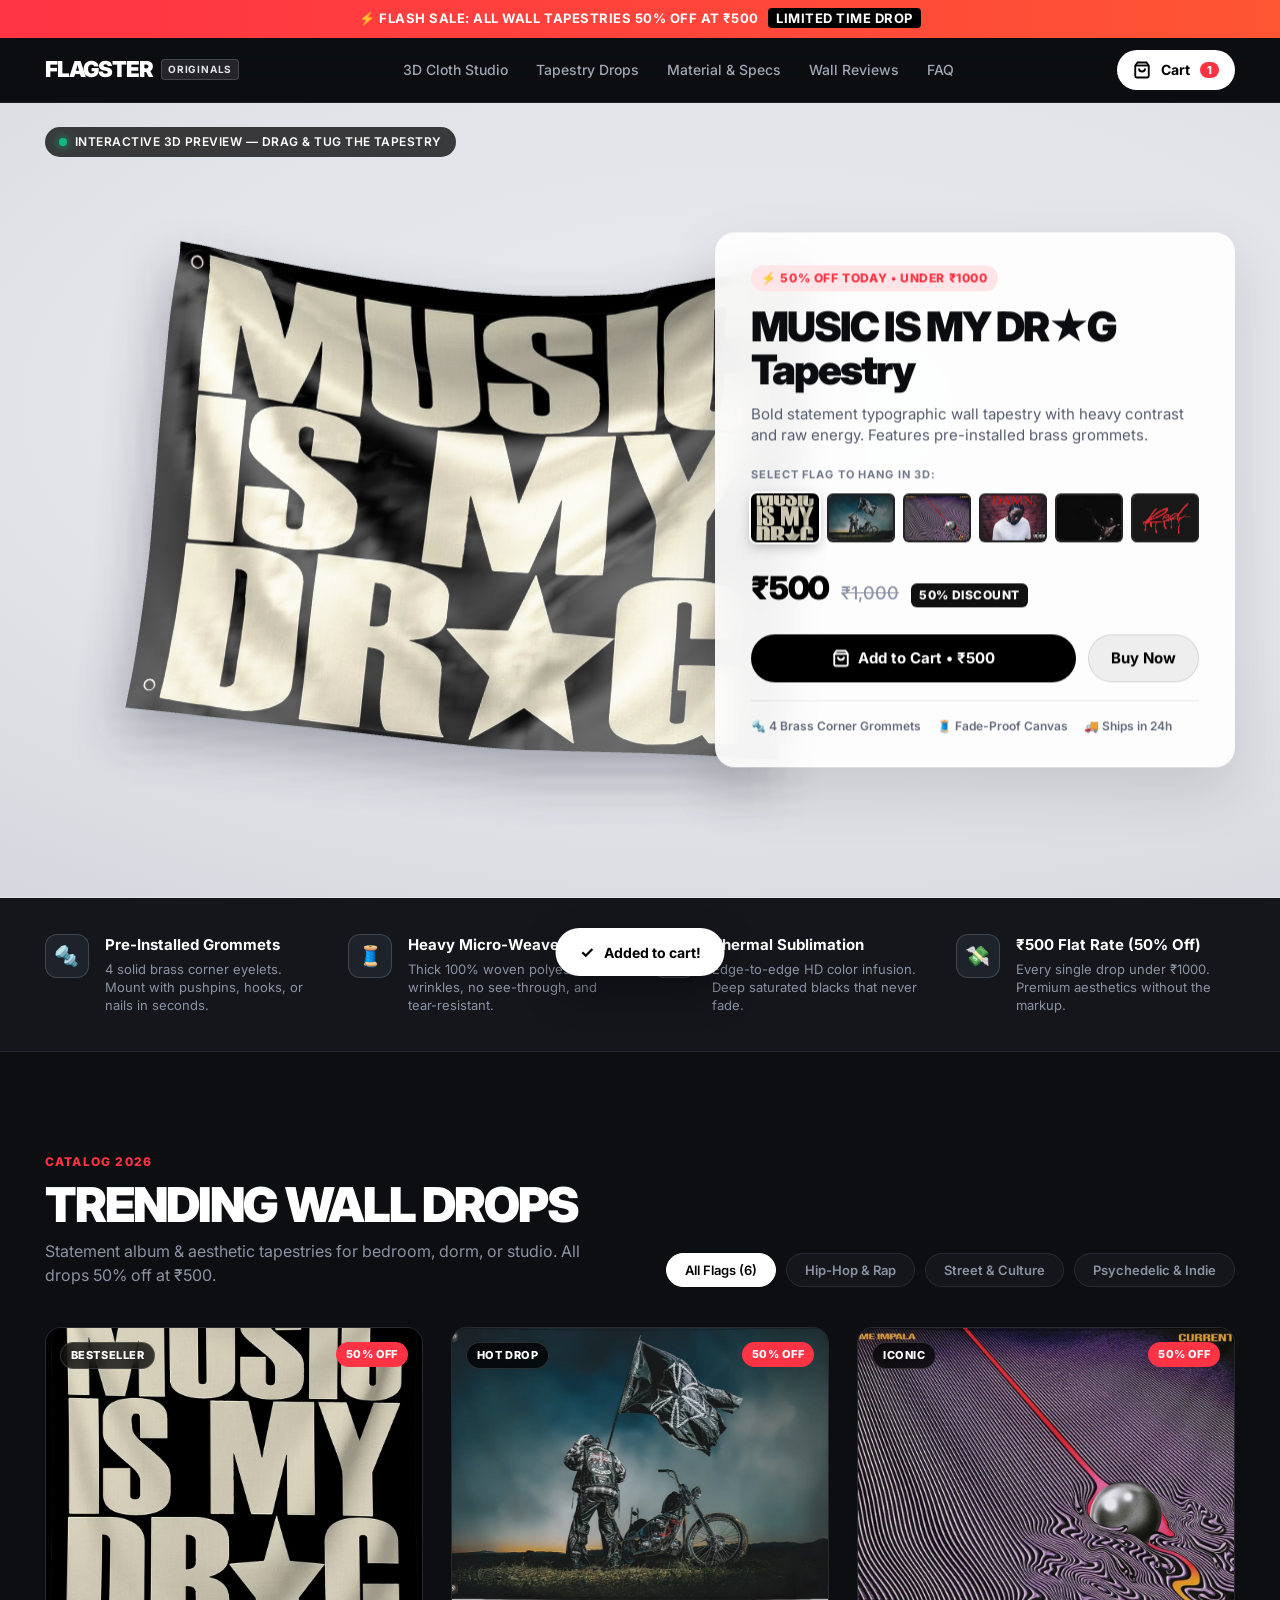
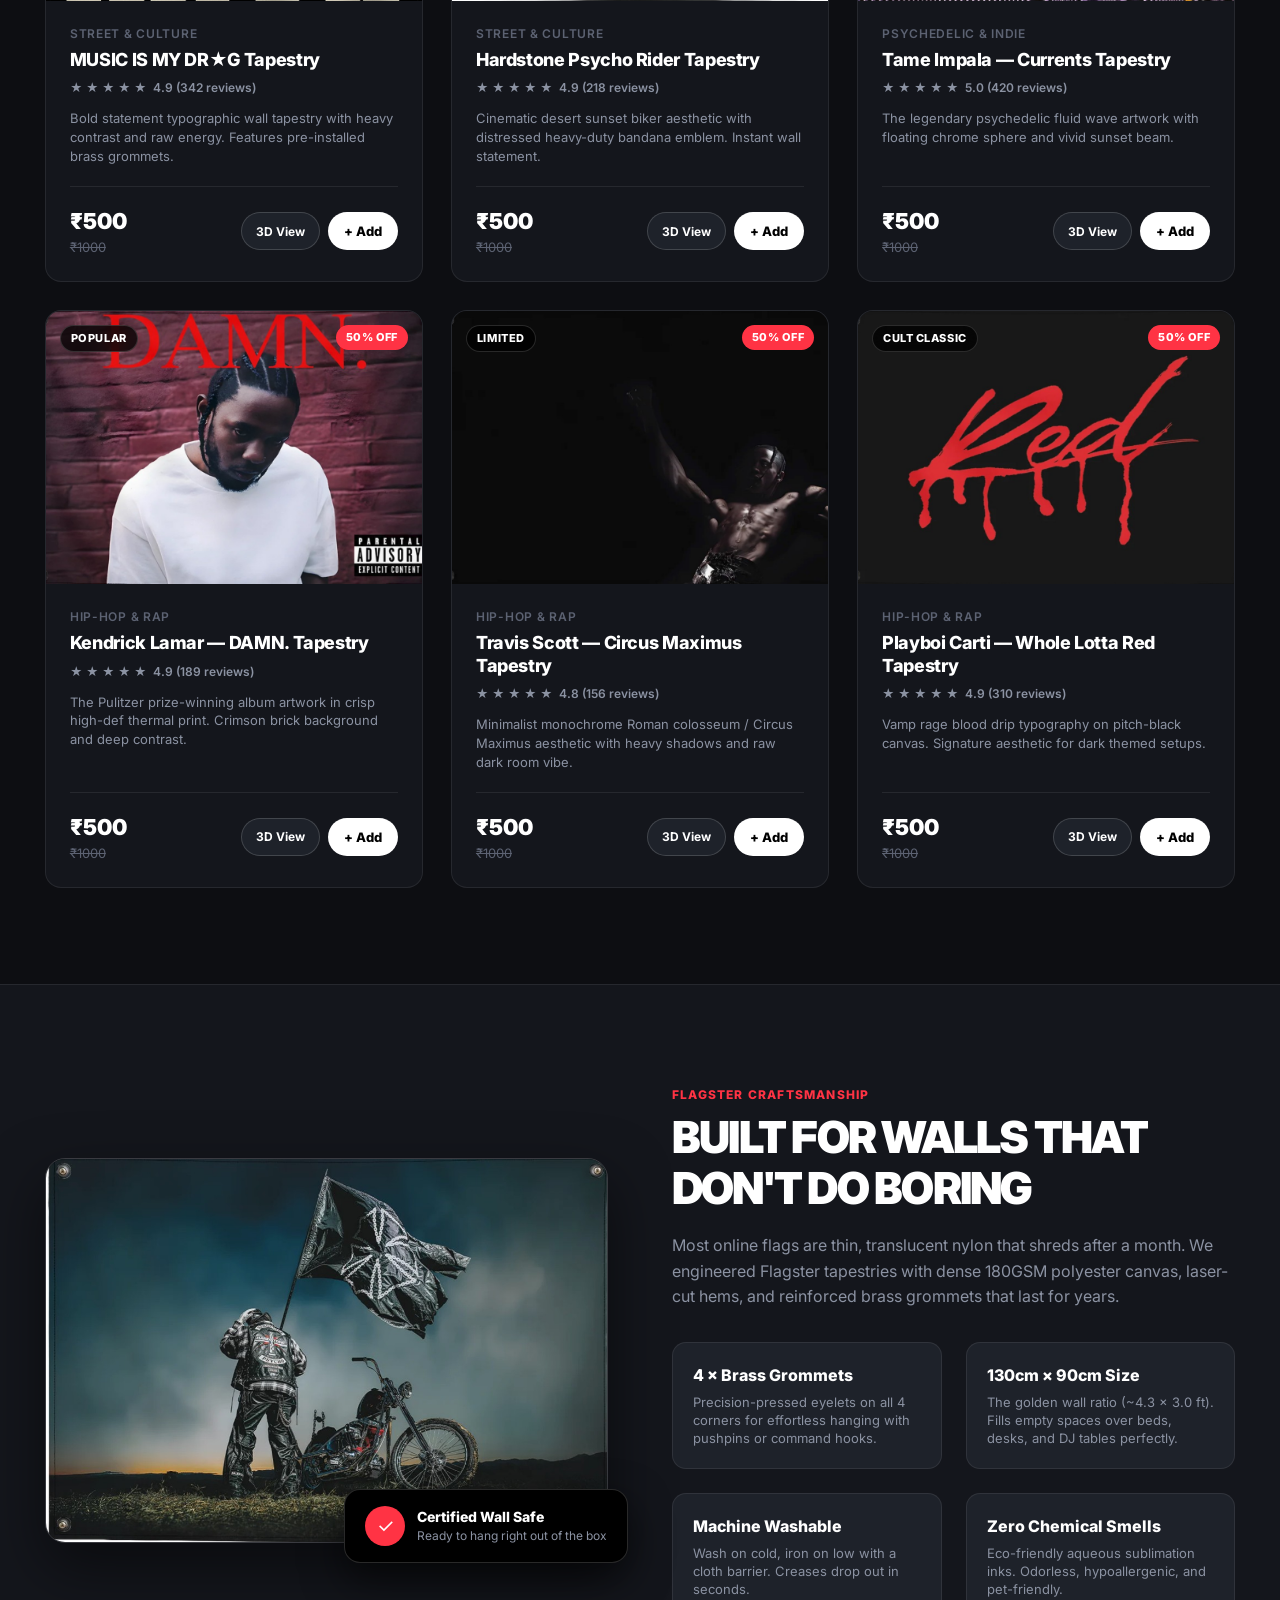
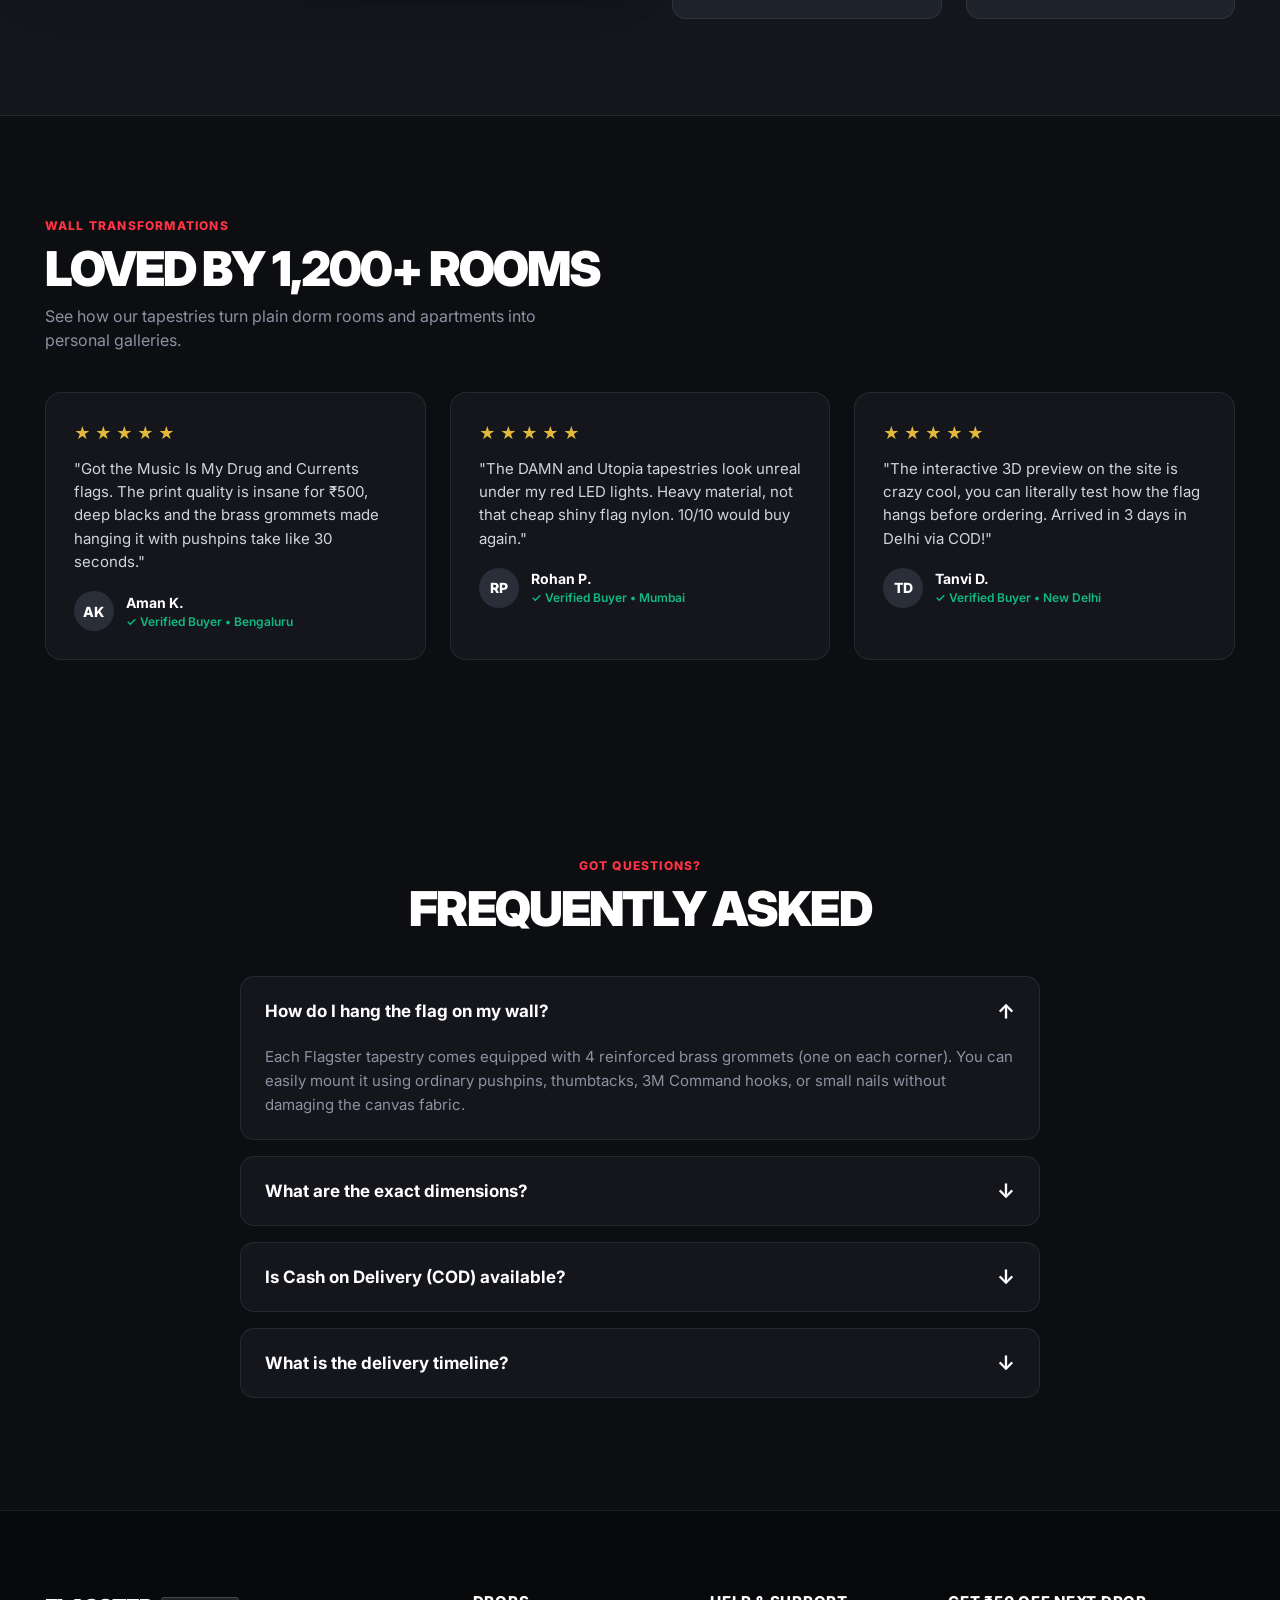
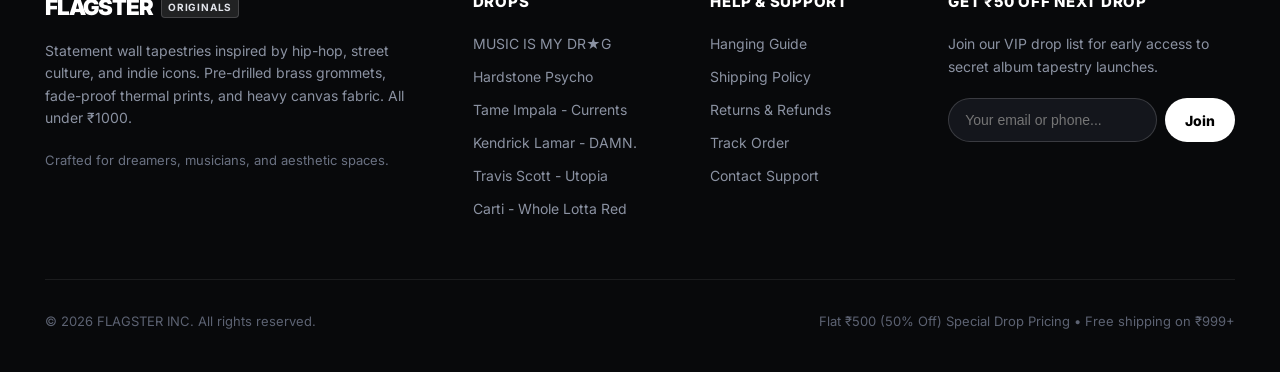
==== commit c22abb0c: "Launch Flagster company website: 6 tapestry products under ₹1000 (50% off at ₹500), interactive 3D f" ====
--- a/index.html
+++ b/index.html
@@ -3,46 +3,201 @@
 <head>
   <meta charset="utf-8">
   <meta name="viewport" content="width=device-width, initial-scale=1">
-  <title>Peculiar Atelier — Unusual by intent</title>
-  <meta name="description" content="Peculiar Atelier. Unusual by intent. Tug the cloth, I dare you.">
+  <title>FLAGSTER — Statement Wall Tapestries & Flags | Under ₹1000</title>
+  <meta name="description" content="Flagster: Premium music, street culture, and aesthetic wall tapestries. Pre-installed brass grommets, heavy-duty canvas. 50% OFF sale — now ₹500 each.">
   <link rel="preconnect" href="https://fonts.googleapis.com">
   <link rel="preconnect" href="https://fonts.gstatic.com" crossorigin>
-  <link rel="preconnect" href="https://d2ol7oe51mr4n9.cloudfront.net" crossorigin>
-  <link rel="stylesheet" href="https://fonts.googleapis.com/css2?family=Inter:wght@400;500&display=swap">
+  <link rel="stylesheet" href="https://fonts.googleapis.com/css2?family=Inter:wght@400;500;600;700;800;900&display=swap">
   <style>
     :root {
+      --bg: #0d0e12;
+      --bg-card: #14161c;
+      --bg-card-hover: #1a1d24;
+      --bg-surface: #1e222a;
       --paper: #e3e4e9;
       --paper-edge: #cfd1d9;
       --ink: #000000;
       --ink-soft: rgba(0,0,0,0.5);
-      --violet: #000000;
-      --violet-deep: #222222;
       --white: #ffffff;
-      --gutter: clamp(20px, 3.2vw, 46px);
-      --display: clamp(44px, min(7.65vw, 13.6vh), 168px);
+      --text-muted: #8b92a2;
+      --text-dim: #5c6272;
+      --border: rgba(255, 255, 255, 0.08);
+      --border-strong: rgba(255, 255, 255, 0.16);
+      --accent: #ff3344;
+      --accent-glow: rgba(255, 51, 68, 0.25);
+      --green: #10b981;
+      --gutter: clamp(20px, 3.5vw, 48px);
+      --display: clamp(40px, min(6.5vw, 11vh), 96px);
+      --radius: 12px;
+      --radius-sm: 8px;
+      --radius-pill: 9999px;
     }
 
     *, *::before, *::after {
       box-sizing: border-box;
+      margin: 0;
+      padding: 0;
+    }
+
+    html {
+      scroll-behavior: smooth;
     }
 
     body {
-      margin: 0;
-      background: var(--paper);
-      font-family: "Inter", "Helvetica Neue", Arial, sans-serif;
+      background: var(--bg);
+      color: var(--white);
+      font-family: "Inter", -apple-system, BlinkMacSystemFont, "Segoe UI", Roboto, sans-serif;
       -webkit-font-smoothing: antialiased;
       text-rendering: optimizeLegibility;
       overflow-x: hidden;
-    }
-
+      line-height: 1.5;
+    }
+
+    a {
+      color: inherit;
+      text-decoration: none;
+    }
+
+    button {
+      font-family: inherit;
+      border: none;
+      background: none;
+      cursor: pointer;
+      color: inherit;
+    }
+
+    /* Announcement Bar */
+    .announcement {
+      background: linear-gradient(90deg, #ff3344, #ff5533, #ff3344);
+      background-size: 200% 100%;
+      animation: gradientSlide 6s linear infinite;
+      color: #ffffff;
+      font-size: 13px;
+      font-weight: 700;
+      letter-spacing: 0.04em;
+      text-transform: uppercase;
+      text-align: center;
+      padding: 9px var(--gutter);
+      display: flex;
+      align-items: center;
+      justify-content: center;
+      gap: 16px;
+      z-index: 100;
+      position: relative;
+    }
+    .announcement strong {
+      background: #000;
+      color: #fff;
+      padding: 2px 8px;
+      border-radius: 4px;
+      margin-left: 6px;
+    }
+
+    @keyframes gradientSlide {
+      0% { background-position: 0% 50%; }
+      50% { background-position: 100% 50%; }
+      100% { background-position: 0% 50%; }
+    }
+
+    /* Site Navigation */
+    .nav-bar {
+      position: sticky;
+      top: 0;
+      width: 100%;
+      z-index: 50;
+      background: rgba(13, 14, 18, 0.85);
+      backdrop-filter: blur(16px);
+      -webkit-backdrop-filter: blur(16px);
+      border-bottom: 1px solid var(--border);
+      transition: background 0.3s ease;
+    }
+    .nav-inner {
+      max-width: 1440px;
+      margin: 0 auto;
+      padding: 0 var(--gutter);
+      height: 64px;
+      display: flex;
+      align-items: center;
+      justify-content: space-between;
+    }
+    .nav-logo {
+      display: flex;
+      align-items: center;
+      gap: 8px;
+      font-size: 22px;
+      font-weight: 900;
+      letter-spacing: -0.05em;
+      text-transform: uppercase;
+    }
+    .nav-logo-tag {
+      font-size: 10px;
+      font-weight: 700;
+      background: rgba(255, 255, 255, 0.1);
+      border: 1px solid var(--border-strong);
+      padding: 2px 6px;
+      border-radius: 4px;
+      letter-spacing: 0.08em;
+      color: #e2e4ea;
+    }
+
+    .nav-links {
+      display: flex;
+      align-items: center;
+      gap: 28px;
+      font-size: 14px;
+      font-weight: 500;
+      color: #a0a6b5;
+    }
+    .nav-links a {
+      transition: color 0.2s;
+    }
+    .nav-links a:hover {
+      color: #ffffff;
+    }
+
+    .nav-actions {
+      display: flex;
+      align-items: center;
+      gap: 12px;
+    }
+    .nav-cart-btn {
+      display: inline-flex;
+      align-items: center;
+      gap: 10px;
+      height: 40px;
+      padding: 0 16px;
+      background: #ffffff;
+      color: #000000;
+      border-radius: var(--radius-pill);
+      font-size: 14px;
+      font-weight: 700;
+      transition: transform 0.2s cubic-bezier(0.2,0.8,0.2,1), background 0.2s;
+    }
+    .nav-cart-btn:hover {
+      transform: translateY(-1px);
+      background: #f0f0f4;
+    }
+    .cart-pill-count {
+      background: var(--accent);
+      color: #ffffff;
+      font-size: 11px;
+      font-weight: 800;
+      padding: 1px 7px;
+      border-radius: 999px;
+      min-width: 18px;
+      text-align: center;
+    }
+
+    /* 3D Interactive Hero Section */
     .hero {
       position: relative;
-      height: 100vh;
-      height: 100svh;
-      min-height: 480px;
+      height: calc(100vh - 105px);
+      min-height: 600px;
+      max-height: 900px;
       overflow: hidden;
       isolation: isolate;
       background: radial-gradient(120% 95% at 58% 38%, #e8e9ed 0%, var(--paper) 46%, var(--paper-edge) 100%);
+      border-bottom: 1px solid var(--border);
     }
 
     .hero__cloth {
@@ -51,23 +206,16 @@
       width: 100%;
       height: 100%;
       display: block;
-      z-index: 0;
+      z-index: 1;
       touch-action: pan-y;
       -webkit-tap-highlight-color: transparent;
       outline: none;
     }
-
     .hero__cloth.is-over {
       cursor: grab;
     }
-
     .hero__cloth.is-held {
       cursor: grabbing;
-    }
-
-    .hero__cloth:focus-visible {
-      outline: 2px solid var(--violet);
-      outline-offset: -6px;
     }
 
     .hero__still {
@@ -75,228 +223,1868 @@
       left: 40%;
       top: 48.5%;
       width: min(64vw, 84vh);
-      aspect-ratio: 1/1;
+      aspect-ratio: 1.38/1;
       object-fit: cover;
-      transform: translate(-50%, -50%) rotate(5deg);
-      box-shadow: -18px 40px 70px rgba(20, 20, 40, 0.22);
+      transform: translate(-50%, -50%) rotate(4deg);
+      box-shadow: -18px 40px 70px rgba(20,20,40,0.22);
       display: none;
-    }
-
+      z-index: 1;
+    }
     .hero.no-cloth .hero__still {
       display: block;
     }
-
     .hero.no-cloth .hero__cloth {
       display: none;
     }
 
-    .nav {
+    /* Hero UI Overlay */
+    .hero-overlay {
       position: absolute;
-      top: 0;
+      inset: 0;
+      z-index: 5;
+      pointer-events: none;
+      max-width: 1440px;
+      margin: 0 auto;
+      padding: 24px var(--gutter) 32px;
+      display: flex;
+      flex-direction: column;
+      justify-content: space-between;
+    }
+
+    .hero-hint {
+      display: inline-flex;
+      align-items: center;
+      gap: 8px;
+      background: rgba(0, 0, 0, 0.75);
+      backdrop-filter: blur(8px);
+      padding: 6px 14px;
+      border-radius: var(--radius-pill);
+      font-size: 12px;
+      font-weight: 600;
+      letter-spacing: 0.04em;
+      text-transform: uppercase;
+      color: #ffffff;
+      width: fit-content;
+      pointer-events: auto;
+    }
+    .pulse-dot {
+      width: 8px;
+      height: 8px;
+      background: var(--green);
+      border-radius: 50%;
+      box-shadow: 0 0 10px var(--green);
+      animation: pulse 2s infinite;
+    }
+    @keyframes pulse {
+      0%, 100% { transform: scale(1); opacity: 1; }
+      50% { transform: scale(1.3); opacity: 0.6; }
+    }
+
+    .hero-content-box {
+      position: absolute;
+      right: var(--gutter);
+      top: 50%;
+      transform: translateY(-50%);
+      width: min(520px, 44vw);
+      pointer-events: auto;
+      background: rgba(255, 255, 255, 0.92);
+      backdrop-filter: blur(20px);
+      -webkit-backdrop-filter: blur(20px);
+      padding: 32px 36px;
+      border-radius: 20px;
+      box-shadow: 0 24px 60px rgba(0, 0, 0, 0.12);
+      color: var(--ink);
+    }
+
+    .hero-badge {
+      display: inline-flex;
+      align-items: center;
+      gap: 6px;
+      background: #ffe5e7;
+      color: var(--accent);
+      font-size: 12px;
+      font-weight: 800;
+      letter-spacing: 0.05em;
+      padding: 4px 10px;
+      border-radius: var(--radius-pill);
+      margin-bottom: 14px;
+      text-transform: uppercase;
+    }
+
+    .hero-title {
+      font-size: clamp(28px, 3.2vw, 42px);
+      font-weight: 900;
+      line-height: 1.05;
+      letter-spacing: -0.05em;
+      margin-bottom: 12px;
+      color: #0b0c10;
+    }
+
+    .hero-desc {
+      font-size: 15px;
+      color: #555b6d;
+      margin-bottom: 20px;
+      line-height: 1.45;
+    }
+
+    .hero-price-row {
+      display: flex;
+      align-items: baseline;
+      gap: 12px;
+      margin-bottom: 22px;
+    }
+    .price-sale {
+      font-size: 32px;
+      font-weight: 900;
+      color: #000000;
+      letter-spacing: -0.04em;
+    }
+    .price-mrp {
+      font-size: 18px;
+      font-weight: 500;
+      color: #8c93a4;
+      text-decoration: line-through;
+    }
+    .price-discount-tag {
+      background: #111;
+      color: #fff;
+      font-size: 12px;
+      font-weight: 800;
+      padding: 3px 8px;
+      border-radius: 6px;
+      letter-spacing: 0.04em;
+    }
+
+    /* Flag Switcher in Hero */
+    .hero-flag-picker {
+      margin-bottom: 22px;
+    }
+    .picker-label {
+      font-size: 11px;
+      font-weight: 700;
+      text-transform: uppercase;
+      letter-spacing: 0.08em;
+      color: #71788a;
+      margin-bottom: 10px;
+      display: block;
+    }
+    .flag-thumbs {
+      display: grid;
+      grid-template-columns: repeat(6, 1fr);
+      gap: 8px;
+    }
+    .flag-thumb-btn {
+      position: relative;
+      aspect-ratio: 1.38/1;
+      border-radius: 6px;
+      overflow: hidden;
+      border: 2px solid transparent;
+      padding: 0;
+      background: #222;
+      transition: all 0.2s ease;
+      cursor: pointer;
+    }
+    .flag-thumb-btn img {
       width: 100%;
-      z-index: 2;
-      display: flex;
-      align-items: center;
-      justify-content: space-between;
-      padding: 18px var(--gutter) 0;
-      pointer-events: none;
-      animation: rise 0.9s cubic-bezier(0.2, 0.8, 0.2, 1) both;
-    }
-
-    .nav__logo {
-      font-size: 19px;
-      font-weight: 400;
-      letter-spacing: -0.045em;
-      line-height: 36px;
-      color: var(--ink);
-      text-decoration: none;
-      pointer-events: auto;
-    }
-
-    .nav__actions {
+      height: 100%;
+      object-fit: cover;
+      display: block;
+    }
+    .flag-thumb-btn:hover {
+      transform: translateY(-2px);
+      border-color: #000;
+    }
+    .flag-thumb-btn.is-active {
+      border-color: #000;
+      box-shadow: 0 0 0 2px #fff, 0 4px 12px rgba(0,0,0,0.25);
+    }
+
+    .hero-cta-group {
       display: flex;
       gap: 12px;
-      align-items: center;
-      pointer-events: auto;
-    }
-
-    .pill {
+    }
+    .btn {
       display: inline-flex;
       align-items: center;
       justify-content: center;
-      gap: 14px;
-      height: 36px;
-      padding: 0 18px;
-      border: none;
-      border-radius: 999px;
-      font-family: inherit;
+      gap: 8px;
+      font-weight: 700;
+      font-size: 15px;
+      padding: 0 22px;
+      height: 48px;
+      border-radius: var(--radius-pill);
+      transition: transform 0.2s cubic-bezier(0.2,0.8,0.2,1), background 0.2s, box-shadow 0.2s;
+      cursor: pointer;
+    }
+    .btn:active {
+      transform: scale(0.98);
+    }
+    .btn-primary {
+      background: #000000;
+      color: #ffffff;
+      flex: 1;
+    }
+    .btn-primary:hover {
+      background: #1e1e24;
+      transform: translateY(-1px);
+      box-shadow: 0 8px 24px rgba(0, 0, 0, 0.2);
+    }
+    .btn-secondary {
+      background: rgba(0, 0, 0, 0.06);
+      color: #000000;
+      border: 1px solid rgba(0, 0, 0, 0.1);
+    }
+    .btn-secondary:hover {
+      background: rgba(0, 0, 0, 0.1);
+      transform: translateY(-1px);
+    }
+
+    .hero-perks {
+      display: flex;
+      align-items: center;
+      gap: 16px;
+      margin-top: 18px;
+      padding-top: 16px;
+      border-top: 1px solid rgba(0,0,0,0.08);
+      font-size: 12px;
+      font-weight: 600;
+      color: #636a7c;
+    }
+    .hero-perks span {
+      display: inline-flex;
+      align-items: center;
+      gap: 5px;
+    }
+
+    /* Features Strip */
+    .features-strip {
+      background: var(--bg-card);
+      border-bottom: 1px solid var(--border);
+      padding: 36px var(--gutter);
+    }
+    .features-grid {
+      max-width: 1440px;
+      margin: 0 auto;
+      display: grid;
+      grid-template-columns: repeat(4, 1fr);
+      gap: 24px;
+    }
+    .feature-item {
+      display: flex;
+      align-items: flex-start;
+      gap: 16px;
+    }
+    .feature-icon {
+      width: 44px;
+      height: 44px;
+      background: var(--bg-surface);
+      border: 1px solid var(--border-strong);
+      border-radius: 12px;
+      display: flex;
+      align-items: center;
+      justify-content: center;
+      font-size: 20px;
+      flex-shrink: 0;
+    }
+    .feature-text h4 {
+      font-size: 15px;
+      font-weight: 700;
+      margin-bottom: 4px;
+      color: #fff;
+    }
+    .feature-text p {
+      font-size: 13px;
+      color: var(--text-muted);
+      line-height: 1.4;
+    }
+
+    /* Product Section */
+    .section {
+      padding: 96px var(--gutter);
+      max-width: 1440px;
+      margin: 0 auto;
+    }
+    .section-header {
+      display: flex;
+      justify-content: space-between;
+      align-items: flex-end;
+      margin-bottom: 40px;
+      flex-wrap: wrap;
+      gap: 20px;
+    }
+    .section-tag {
+      display: inline-block;
+      font-size: 12px;
+      font-weight: 800;
+      text-transform: uppercase;
+      letter-spacing: 0.1em;
+      color: var(--accent);
+      margin-bottom: 8px;
+    }
+    .section-title {
+      font-size: clamp(32px, 4vw, 48px);
+      font-weight: 900;
+      letter-spacing: -0.04em;
+      line-height: 1.1;
+    }
+    .section-sub {
       font-size: 16px;
-      font-weight: 500;
-      letter-spacing: -0.045em;
-      line-height: 1;
-      color: var(--white);
-      text-decoration: none;
+      color: var(--text-muted);
+      margin-top: 8px;
+      max-width: 540px;
+    }
+
+    /* Filter Pills */
+    .filter-pills {
+      display: flex;
+      gap: 10px;
+      flex-wrap: wrap;
+    }
+    .filter-btn {
+      padding: 8px 18px;
+      border-radius: var(--radius-pill);
+      font-size: 13px;
+      font-weight: 600;
+      background: var(--bg-card);
+      border: 1px solid var(--border);
+      color: var(--text-muted);
+      transition: all 0.2s;
+    }
+    .filter-btn:hover {
+      color: #fff;
+      border-color: var(--border-strong);
+    }
+    .filter-btn.is-active {
+      background: #ffffff;
+      color: #000000;
+      border-color: #ffffff;
+    }
+
+    /* Product Grid */
+    .products-grid {
+      display: grid;
+      grid-template-columns: repeat(3, 1fr);
+      gap: 28px;
+    }
+
+    .product-card {
+      background: var(--bg-card);
+      border: 1px solid var(--border);
+      border-radius: 16px;
+      overflow: hidden;
+      display: flex;
+      flex-direction: column;
+      transition: transform 0.25s ease, border-color 0.25s ease, box-shadow 0.25s ease;
+      position: relative;
+    }
+    .product-card:hover {
+      transform: translateY(-6px);
+      border-color: var(--border-strong);
+      box-shadow: 0 20px 40px rgba(0, 0, 0, 0.4);
+    }
+
+    .product-media {
+      position: relative;
+      aspect-ratio: 1.38/1;
+      background: #000000;
+      overflow: hidden;
+    }
+    .product-media img {
+      width: 100%;
+      height: 100%;
+      object-fit: cover;
+      display: block;
+      transition: transform 0.4s ease;
+    }
+    .product-card:hover .product-media img {
+      transform: scale(1.05);
+    }
+
+    .product-tag-badge {
+      position: absolute;
+      top: 14px;
+      left: 14px;
+      background: rgba(0, 0, 0, 0.75);
+      backdrop-filter: blur(8px);
+      color: #fff;
+      font-size: 11px;
+      font-weight: 800;
+      letter-spacing: 0.05em;
+      padding: 4px 10px;
+      border-radius: var(--radius-pill);
+      border: 1px solid rgba(255, 255, 255, 0.15);
+      text-transform: uppercase;
+    }
+
+    .product-discount-badge {
+      position: absolute;
+      top: 14px;
+      right: 14px;
+      background: var(--accent);
+      color: #ffffff;
+      font-size: 11px;
+      font-weight: 800;
+      padding: 4px 10px;
+      border-radius: var(--radius-pill);
+      letter-spacing: 0.04em;
+    }
+
+    .product-body {
+      padding: 24px;
+      display: flex;
+      flex-direction: column;
+      flex: 1;
+    }
+
+    .product-cat {
+      font-size: 12px;
+      font-weight: 600;
+      text-transform: uppercase;
+      letter-spacing: 0.06em;
+      color: var(--text-dim);
+      margin-bottom: 6px;
+    }
+
+    .product-name {
+      font-size: 18px;
+      font-weight: 800;
+      letter-spacing: -0.02em;
+      margin-bottom: 8px;
+      color: #fff;
+      line-height: 1.25;
+    }
+
+    .product-rating {
+      display: flex;
+      align-items: center;
+      gap: 6px;
+      font-size: 12px;
+      color: #e2b93b;
+      margin-bottom: 12px;
+      font-weight: 600;
+    }
+    .product-rating span {
+      color: var(--text-muted);
+    }
+
+    .product-desc {
+      font-size: 13px;
+      color: var(--text-muted);
+      margin-bottom: 20px;
+      line-height: 1.45;
+      flex: 1;
+    }
+
+    .product-footer {
+      display: flex;
+      align-items: center;
+      justify-content: space-between;
+      gap: 12px;
+      padding-top: 18px;
+      border-top: 1px solid var(--border);
+    }
+
+    .card-price {
+      display: flex;
+      flex-direction: column;
+    }
+    .card-price-sale {
+      font-size: 22px;
+      font-weight: 900;
+      color: #fff;
+    }
+    .card-price-mrp {
+      font-size: 13px;
+      color: var(--text-dim);
+      text-decoration: line-through;
+    }
+
+    .card-actions {
+      display: flex;
+      gap: 8px;
+    }
+    .card-btn-3d {
+      height: 38px;
+      padding: 0 14px;
+      background: var(--bg-surface);
+      border: 1px solid var(--border-strong);
+      border-radius: var(--radius-pill);
+      font-size: 12px;
+      font-weight: 700;
+      color: #fff;
+      display: inline-flex;
+      align-items: center;
+      gap: 6px;
+      transition: all 0.2s;
+    }
+    .card-btn-3d:hover {
+      background: #ffffff;
+      color: #000000;
+    }
+    .card-btn-cart {
+      height: 38px;
+      padding: 0 16px;
+      background: #ffffff;
+      color: #000000;
+      border-radius: var(--radius-pill);
+      font-size: 13px;
+      font-weight: 800;
+      display: inline-flex;
+      align-items: center;
+      gap: 6px;
+      transition: all 0.2s;
+    }
+    .card-btn-cart:hover {
+      background: var(--accent);
+      color: #ffffff;
+      transform: translateY(-1px);
+    }
+
+    /* Quality Specs Section */
+    .specs-section {
+      background: var(--bg-card);
+      border-top: 1px solid var(--border);
+      border-bottom: 1px solid var(--border);
+      padding: 96px var(--gutter);
+    }
+    .specs-wrapper {
+      max-width: 1440px;
+      margin: 0 auto;
+      display: grid;
+      grid-template-columns: 1fr 1fr;
+      gap: 64px;
+      align-items: center;
+    }
+    .specs-left {
+      position: relative;
+    }
+    .specs-left img {
+      width: 100%;
+      border-radius: 20px;
+      border: 1px solid var(--border-strong);
+      box-shadow: 0 24px 60px rgba(0,0,0,0.5);
+      display: block;
+    }
+    .specs-floating-badge {
+      position: absolute;
+      bottom: -20px;
+      right: -20px;
+      background: #000;
+      border: 1px solid var(--border-strong);
+      padding: 16px 20px;
+      border-radius: 16px;
+      box-shadow: 0 16px 40px rgba(0,0,0,0.6);
+      display: flex;
+      align-items: center;
+      gap: 12px;
+    }
+    .badge-icon {
+      width: 40px;
+      height: 40px;
+      border-radius: 50%;
+      background: var(--accent);
+      display: flex;
+      align-items: center;
+      justify-content: center;
+      font-size: 20px;
+    }
+    .badge-info h5 {
+      font-size: 14px;
+      font-weight: 800;
+    }
+    .badge-info p {
+      font-size: 12px;
+      color: var(--text-muted);
+    }
+
+    .specs-right h2 {
+      font-size: clamp(32px, 3.5vw, 44px);
+      font-weight: 900;
+      letter-spacing: -0.04em;
+      line-height: 1.15;
+      margin-bottom: 20px;
+    }
+    .specs-right p {
+      font-size: 16px;
+      color: var(--text-muted);
+      line-height: 1.6;
+      margin-bottom: 32px;
+    }
+    .specs-list {
+      display: grid;
+      grid-template-columns: 1fr 1fr;
+      gap: 24px;
+    }
+    .spec-detail {
+      background: var(--bg-surface);
+      border: 1px solid var(--border);
+      padding: 20px;
+      border-radius: 14px;
+    }
+    .spec-detail h4 {
+      font-size: 16px;
+      font-weight: 800;
+      margin-bottom: 6px;
+      color: #fff;
+    }
+    .spec-detail p {
+      font-size: 13px;
+      color: var(--text-muted);
+      line-height: 1.4;
+      margin: 0;
+    }
+
+    /* Reviews Section */
+    .reviews-grid {
+      display: grid;
+      grid-template-columns: repeat(3, 1fr);
+      gap: 24px;
+    }
+    .review-card {
+      background: var(--bg-card);
+      border: 1px solid var(--border);
+      border-radius: 16px;
+      padding: 28px;
+    }
+    .review-stars {
+      color: #e2b93b;
+      font-size: 16px;
+      margin-bottom: 12px;
+    }
+    .review-text {
+      font-size: 15px;
+      color: #d1d5db;
+      line-height: 1.55;
+      margin-bottom: 18px;
+    }
+    .review-author {
+      display: flex;
+      align-items: center;
+      gap: 12px;
+    }
+    .review-avatar {
+      width: 40px;
+      height: 40px;
+      border-radius: 50%;
+      background: #2a2e39;
+      display: flex;
+      align-items: center;
+      justify-content: center;
+      font-weight: 800;
+      font-size: 14px;
+      color: #fff;
+    }
+    .review-meta h5 {
+      font-size: 14px;
+      font-weight: 700;
+      color: #fff;
+    }
+    .review-meta p {
+      font-size: 12px;
+      color: var(--green);
+      font-weight: 600;
+    }
+
+    /* FAQ Section */
+    .faq-wrapper {
+      max-width: 800px;
+      margin: 0 auto;
+    }
+    .faq-item {
+      background: var(--bg-card);
+      border: 1px solid var(--border);
+      border-radius: 14px;
+      margin-bottom: 16px;
+      overflow: hidden;
+    }
+    .faq-question {
+      width: 100%;
+      padding: 22px 24px;
+      text-align: left;
+      font-size: 17px;
+      font-weight: 700;
+      color: #fff;
+      display: flex;
+      justify-content: space-between;
+      align-items: center;
+    }
+    .faq-chevron {
+      font-size: 20px;
+      transition: transform 0.25s ease;
+    }
+    .faq-item.is-open .faq-chevron {
+      transform: rotate(180deg);
+    }
+    .faq-answer {
+      padding: 0 24px 22px;
+      font-size: 15px;
+      color: var(--text-muted);
+      line-height: 1.6;
+      display: none;
+    }
+    .faq-item.is-open .faq-answer {
+      display: block;
+    }
+
+    /* Footer */
+    .site-footer {
+      background: #08090b;
+      border-top: 1px solid var(--border);
+      padding: 80px var(--gutter) 40px;
+    }
+    .footer-top {
+      max-width: 1440px;
+      margin: 0 auto 60px;
+      display: grid;
+      grid-template-columns: 2fr 1fr 1fr 1.5fr;
+      gap: 48px;
+    }
+    .footer-col h4 {
+      font-size: 15px;
+      font-weight: 800;
+      margin-bottom: 20px;
+      text-transform: uppercase;
+      letter-spacing: 0.05em;
+    }
+    .footer-col p {
+      font-size: 14px;
+      color: var(--text-muted);
+      line-height: 1.6;
+      margin-bottom: 20px;
+    }
+    .footer-links {
+      list-style: none;
+      display: flex;
+      flex-direction: column;
+      gap: 12px;
+      font-size: 14px;
+      color: var(--text-muted);
+    }
+    .footer-links a:hover {
+      color: #fff;
+    }
+    .newsletter-form {
+      display: flex;
+      gap: 8px;
+    }
+    .newsletter-input {
+      flex: 1;
+      height: 44px;
+      background: var(--bg-card);
+      border: 1px solid var(--border-strong);
+      border-radius: var(--radius-pill);
+      padding: 0 16px;
+      color: #fff;
+      font-size: 14px;
+      outline: none;
+    }
+    .newsletter-btn {
+      height: 44px;
+      padding: 0 20px;
+      background: #ffffff;
+      color: #000;
+      border-radius: var(--radius-pill);
+      font-weight: 800;
+      font-size: 14px;
+    }
+    .footer-bottom {
+      max-width: 1440px;
+      margin: 0 auto;
+      padding-top: 32px;
+      border-top: 1px solid var(--border);
+      display: flex;
+      justify-content: space-between;
+      align-items: center;
+      font-size: 13px;
+      color: var(--text-dim);
+      flex-wrap: wrap;
+      gap: 16px;
+    }
+
+    /* Cart Drawer */
+    .cart-backdrop {
+      position: fixed;
+      inset: 0;
+      background: rgba(0, 0, 0, 0.7);
+      backdrop-filter: blur(8px);
+      z-index: 200;
+      opacity: 0;
+      pointer-events: none;
+      transition: opacity 0.3s ease;
+    }
+    .cart-backdrop.is-open {
+      opacity: 1;
+      pointer-events: auto;
+    }
+
+    .cart-drawer {
+      position: fixed;
+      top: 0;
+      right: 0;
+      bottom: 0;
+      width: min(440px, 100vw);
+      background: var(--bg-card);
+      border-left: 1px solid var(--border);
+      z-index: 210;
+      transform: translateX(100%);
+      transition: transform 0.35s cubic-bezier(0.2, 0.8, 0.2, 1);
+      display: flex;
+      flex-direction: column;
+    }
+    .cart-backdrop.is-open .cart-drawer {
+      transform: translateX(0);
+    }
+
+    .cart-header {
+      padding: 20px 24px;
+      border-bottom: 1px solid var(--border);
+      display: flex;
+      align-items: center;
+      justify-content: space-between;
+    }
+    .cart-header h3 {
+      font-size: 18px;
+      font-weight: 800;
+    }
+    .cart-close-btn {
+      font-size: 24px;
+      color: var(--text-muted);
+      transition: color 0.2s;
+    }
+    .cart-close-btn:hover {
+      color: #fff;
+    }
+
+    .cart-shipping-banner {
+      padding: 12px 24px;
+      background: var(--bg-surface);
+      font-size: 13px;
+      font-weight: 600;
+      color: #e2e4ea;
+      border-bottom: 1px solid var(--border);
+    }
+
+    .cart-items {
+      flex: 1;
+      overflow-y: auto;
+      padding: 20px 24px;
+      display: flex;
+      flex-direction: column;
+      gap: 16px;
+    }
+    .cart-empty {
+      text-align: center;
+      padding: 60px 20px;
+      color: var(--text-muted);
+    }
+    .cart-empty p {
+      margin-top: 10px;
+      font-size: 14px;
+    }
+
+    .cart-item {
+      display: flex;
+      gap: 16px;
+      background: var(--bg-surface);
+      padding: 14px;
+      border-radius: 12px;
+      border: 1px solid var(--border);
+      align-items: center;
+    }
+    .cart-item-img {
+      width: 80px;
+      aspect-ratio: 1.38/1;
+      border-radius: 8px;
+      overflow: hidden;
+      background: #000;
+      flex-shrink: 0;
+    }
+    .cart-item-img img {
+      width: 100%;
+      height: 100%;
+      object-fit: cover;
+    }
+    .cart-item-info {
+      flex: 1;
+      min-width: 0;
+    }
+    .cart-item-title {
+      font-size: 14px;
+      font-weight: 700;
+      white-space: nowrap;
+      overflow: hidden;
+      text-overflow: ellipsis;
+      color: #fff;
+      margin-bottom: 4px;
+    }
+    .cart-item-price {
+      font-size: 14px;
+      font-weight: 800;
+      color: #fff;
+      margin-bottom: 8px;
+    }
+    .cart-item-controls {
+      display: flex;
+      align-items: center;
+      gap: 10px;
+    }
+    .qty-btn {
+      width: 24px;
+      height: 24px;
+      border-radius: 6px;
+      background: var(--bg-card);
+      border: 1px solid var(--border-strong);
+      display: flex;
+      align-items: center;
+      justify-content: center;
+      font-size: 14px;
+      font-weight: 700;
+    }
+    .qty-num {
+      font-size: 13px;
+      font-weight: 700;
+    }
+    .cart-item-remove {
+      margin-left: auto;
+      color: var(--text-dim);
+      font-size: 16px;
+      padding: 4px;
+      transition: color 0.2s;
+    }
+    .cart-item-remove:hover {
+      color: var(--accent);
+    }
+
+    .cart-footer {
+      padding: 20px 24px;
+      border-top: 1px solid var(--border);
+      background: var(--bg);
+    }
+    .cart-subtotal {
+      display: flex;
+      justify-content: space-between;
+      font-size: 15px;
+      font-weight: 600;
+      color: var(--text-muted);
+      margin-bottom: 6px;
+    }
+    .cart-total {
+      display: flex;
+      justify-content: space-between;
+      font-size: 20px;
+      font-weight: 900;
+      color: #fff;
+      margin-bottom: 18px;
+    }
+    .cart-checkout-btn {
+      width: 100%;
+      height: 52px;
+      background: #ffffff;
+      color: #000000;
+      border-radius: var(--radius-pill);
+      font-size: 16px;
+      font-weight: 900;
+      display: flex;
+      align-items: center;
+      justify-content: center;
+      gap: 8px;
+      transition: background 0.2s;
+    }
+    .cart-checkout-btn:hover {
+      background: var(--accent);
+      color: #fff;
+    }
+
+    /* Checkout Modal */
+    .modal-backdrop {
+      position: fixed;
+      inset: 0;
+      background: rgba(0, 0, 0, 0.75);
+      backdrop-filter: blur(10px);
+      z-index: 300;
+      opacity: 0;
+      pointer-events: none;
+      transition: opacity 0.3s ease;
+      display: flex;
+      align-items: center;
+      justify-content: center;
+      padding: 20px;
+    }
+    .modal-backdrop.is-open {
+      opacity: 1;
+      pointer-events: auto;
+    }
+    .modal-box {
+      background: var(--bg-card);
+      border: 1px solid var(--border-strong);
+      border-radius: 20px;
+      width: min(520px, 100%);
+      max-height: 90vh;
+      overflow-y: auto;
+      padding: 32px;
+      position: relative;
+      box-shadow: 0 30px 80px rgba(0,0,0,0.8);
+    }
+    .modal-close-btn {
+      position: absolute;
+      top: 20px;
+      right: 20px;
+      font-size: 22px;
+      color: var(--text-muted);
+    }
+    .modal-title {
+      font-size: 22px;
+      font-weight: 900;
+      margin-bottom: 8px;
+    }
+    .modal-sub {
+      font-size: 14px;
+      color: var(--text-muted);
+      margin-bottom: 24px;
+    }
+    .form-group {
+      margin-bottom: 16px;
+    }
+    .form-group label {
+      display: block;
+      font-size: 12px;
+      font-weight: 700;
+      text-transform: uppercase;
+      letter-spacing: 0.05em;
+      color: #a0a6b5;
+      margin-bottom: 6px;
+    }
+    .form-input {
+      width: 100%;
+      height: 44px;
+      background: var(--bg-surface);
+      border: 1px solid var(--border);
+      border-radius: 8px;
+      padding: 0 14px;
+      color: #fff;
+      font-size: 14px;
+      outline: none;
+    }
+    .form-input:focus {
+      border-color: #fff;
+    }
+    .form-row {
+      display: grid;
+      grid-template-columns: 1fr 1fr;
+      gap: 12px;
+    }
+
+    .payment-options {
+      display: grid;
+      grid-template-columns: 1fr 1fr 1fr;
+      gap: 10px;
+      margin-top: 10px;
+    }
+    .payment-option {
+      border: 1px solid var(--border);
+      border-radius: 10px;
+      padding: 12px 10px;
+      text-align: center;
       cursor: pointer;
-      transition: transform 0.25s cubic-bezier(0.2, 0.8, 0.2, 1), background-color 0.2s;
-    }
-
-    .pill:hover {
-      transform: translateY(-1px);
-    }
-
-    .pill:active {
-      transform: scale(0.98);
-    }
-
-    .pill--menu {
-      background: var(--ink);
-      padding-left: 16px;
-    }
-
-    .pill--menu:hover {
-      background: #1b1b1f;
-    }
-
-    .pill--start {
-      background: var(--violet);
-    }
-
-    .pill--start:hover {
-      background: var(--violet-deep);
-    }
-
-    .burger {
-      display: grid;
-      gap: 4px;
-      width: 24px;
-    }
-
-    .burger i {
-      display: block;
-      height: 1.5px;
-      background: var(--white);
-      border-radius: 1px;
-      transition: transform 0.25s cubic-bezier(0.2, 0.8, 0.2, 1);
-    }
-
-    .pill--menu:hover .burger i:first-child {
-      transform: translateX(-2px);
-    }
-
-    .pill--menu:hover .burger i:last-child {
-      transform: translateX(2px);
-    }
-
-    .nav__logo:focus-visible,
-    .pill:focus-visible {
-      outline: 2px solid var(--violet);
-      outline-offset: 3px;
-    }
-
-    .pill--start:focus-visible {
-      outline-color: var(--ink);
-    }
-
-    .hero__title {
-      position: absolute;
-      z-index: 1;
-      left: 66.9%;
-      top: 48.4%;
-      transform: translateY(-50%);
-      margin: 0;
-      font-size: var(--display);
-      font-weight: 500;
-      line-height: 0.99;
-      letter-spacing: -0.06em;
-      white-space: nowrap;
+      background: var(--bg-surface);
+      transition: all 0.2s;
+    }
+    .payment-option.is-selected {
+      border-color: #fff;
+      background: rgba(255, 255, 255, 0.1);
+    }
+    .payment-option-title {
+      font-size: 12px;
+      font-weight: 800;
+      margin-top: 4px;
+    }
+
+    .order-summary-box {
+      background: var(--bg-surface);
+      border: 1px solid var(--border);
+      border-radius: 12px;
+      padding: 16px;
+      margin: 20px 0;
+      font-size: 14px;
+    }
+
+    .success-view {
+      text-align: center;
+      padding: 30px 10px;
+      display: none;
+    }
+    .success-icon {
+      width: 64px;
+      height: 64px;
+      background: var(--green);
+      color: #fff;
+      border-radius: 50%;
+      display: flex;
+      align-items: center;
+      justify-content: center;
+      font-size: 32px;
+      margin: 0 auto 20px;
+    }
+
+    /* Toast Notification */
+    .toast {
+      position: fixed;
+      bottom: 24px;
+      left: 50%;
+      transform: translateX(-50%) translateY(100px);
+      background: #ffffff;
+      color: #000000;
+      padding: 12px 24px;
+      border-radius: var(--radius-pill);
+      font-size: 14px;
+      font-weight: 700;
+      display: flex;
+      align-items: center;
+      gap: 10px;
+      box-shadow: 0 16px 36px rgba(0, 0, 0, 0.4);
+      z-index: 400;
+      transition: transform 0.3s cubic-bezier(0.2, 0.8, 0.2, 1);
       pointer-events: none;
-      user-select: none;
-    }
-
-    .hero__title span {
-      display: block;
-    }
-
-    .hero__title span:first-child {
-      animation: rise 0.9s cubic-bezier(0.2, 0.8, 0.2, 1) both;
-    }
-
-    .hero__title span.soft {
-      color: var(--ink-soft);
-      animation: rise 0.9s cubic-bezier(0.2, 0.8, 0.2, 1) 0.08s both;
-    }
-
-    @keyframes rise {
-      from {
-        opacity: 0;
-        transform: translateY(18px);
-      }
-      to {
-        opacity: 1;
-        transform: translateY(0);
-      }
-    }
-
-    @media (max-width: 1099px), (max-aspect-ratio: 5/4) {
-      :root {
-        --display: clamp(44px, min(12.4vw, 11vh), 120px);
-      }
-      .hero__title {
-        left: var(--gutter);
-        top: auto;
-        bottom: clamp(20px, 4vh, 44px);
+    }
+    .toast.is-shown {
+      transform: translateX(-50%) translateY(0);
+    }
+
+    /* Responsive */
+    @media (max-width: 1099px) {
+      .hero-content-box {
+        position: static;
         transform: none;
-      }
-      .hero__still {
-        left: 50%;
-        top: 44%;
-        width: min(78vw, 60vh);
-      }
-    }
-
-    @media (max-width: 520px) {
-      .pill--start {
+        width: 100%;
+        margin-top: auto;
+      }
+      .hero-overlay {
+        justify-content: flex-end;
+      }
+      .hero {
+        height: auto;
+        min-height: 720px;
+      }
+      .products-grid {
+        grid-template-columns: repeat(2, 1fr);
+      }
+      .specs-wrapper {
+        grid-template-columns: 1fr;
+        gap: 40px;
+      }
+      .reviews-grid {
+        grid-template-columns: 1fr;
+      }
+      .footer-top {
+        grid-template-columns: 1fr 1fr;
+      }
+      .features-grid {
+        grid-template-columns: repeat(2, 1fr);
+      }
+    }
+
+    @media (max-width: 768px) {
+      .nav-links {
         display: none;
       }
-      .nav__logo {
-        font-size: 18px;
-      }
-    }
-
-    @media (prefers-reduced-motion: reduce) {
-      .nav,
-      .hero__title span,
-      .hero__title span.soft {
-        animation: none !important;
-        opacity: 1 !important;
-        transform: none !important;
-      }
-      .pill,
-      .burger i {
-        transition: none !important;
+      .products-grid {
+        grid-template-columns: 1fr;
+      }
+      .features-grid {
+        grid-template-columns: 1fr;
+      }
+      .footer-top {
+        grid-template-columns: 1fr;
+      }
+      .hero-flag-picker .flag-thumbs {
+        grid-template-columns: repeat(3, 1fr);
       }
     }
   </style>
 </head>
 <body>
-  <section class="hero" id="hero" aria-label="Peculiar Atelier">
-    <canvas class="hero__cloth" id="cloth" role="img" tabindex="-1" aria-label="A holographic tapestry banner displaying MUSIC IS MY DRUG with grommets. Grab it then tug it around. Grab it then tug it around."></canvas>
-    <img class="hero__still" id="still" alt="" decoding="async" src="[data-uri]">
-    <header class="nav">
-      <a class="nav__logo" href="#hero">Peculiar Atelier</a>
-      <div class="nav__actions">
-        <button class="pill pill--menu" type="button" aria-haspopup="true" aria-expanded="false"><span class="burger" aria-hidden="true"><i></i><i></i><i></i></span>More</button>
-        <a class="pill pill--start" href="#start">Start a brief</a>
+
+  <!-- Announcement Bar -->
+  <aside class="announcement">
+    <span>⚡ FLASH SALE: ALL WALL TAPESTRIES 50% OFF AT ₹500 <strong>LIMITED TIME DROP</strong></span>
+  </aside>
+
+  <!-- Sticky Navbar -->
+  <header class="nav-bar">
+    <div class="nav-inner">
+      <a href="#studio" class="nav-logo">
+        <span>FLAGSTER</span>
+        <span class="nav-logo-tag">ORIGINALS</span>
+      </a>
+
+      <nav class="nav-links">
+        <a href="#studio">3D Cloth Studio</a>
+        <a href="#shop">Tapestry Drops</a>
+        <a href="#specs">Material & Specs</a>
+        <a href="#reviews">Wall Reviews</a>
+        <a href="#faq">FAQ</a>
+      </nav>
+
+      <div class="nav-actions">
+        <button class="nav-cart-btn" id="open-cart-btn" aria-label="Open Cart">
+          <svg width="18" height="18" viewBox="0 0 24 24" fill="none" stroke="currentColor" stroke-width="2.5"><path d="M6 2L3 6v14a2 2 0 0 0 2 2h14a2 2 0 0 0 2-2V6l-3-4z"/><line x1="3" y1="6" x2="21" y2="6"/><path d="M16 10a4 4 0 0 1-8 0"/></svg>
+          <span>Cart</span>
+          <span class="cart-pill-count" id="nav-cart-badge">0</span>
+        </button>
       </div>
-    </header>
-    <h1 class="hero__title"><span>Grab me</span><span class="soft">I dare you</span></h1>
+    </div>
+  </header>
+
+  <!-- 3D Interactive Hero Section -->
+  <section class="hero" id="studio" aria-label="Flagster 3D Studio">
+    <canvas class="hero__cloth" id="cloth" role="img" tabindex="-1" aria-label="Interactive 3D hanging tapestry flag with physics simulation. Grab and drag with mouse or finger to tug."></canvas>
+    <img class="hero__still" id="still" alt="Tapestry Flag" decoding="async" src="[data-uri]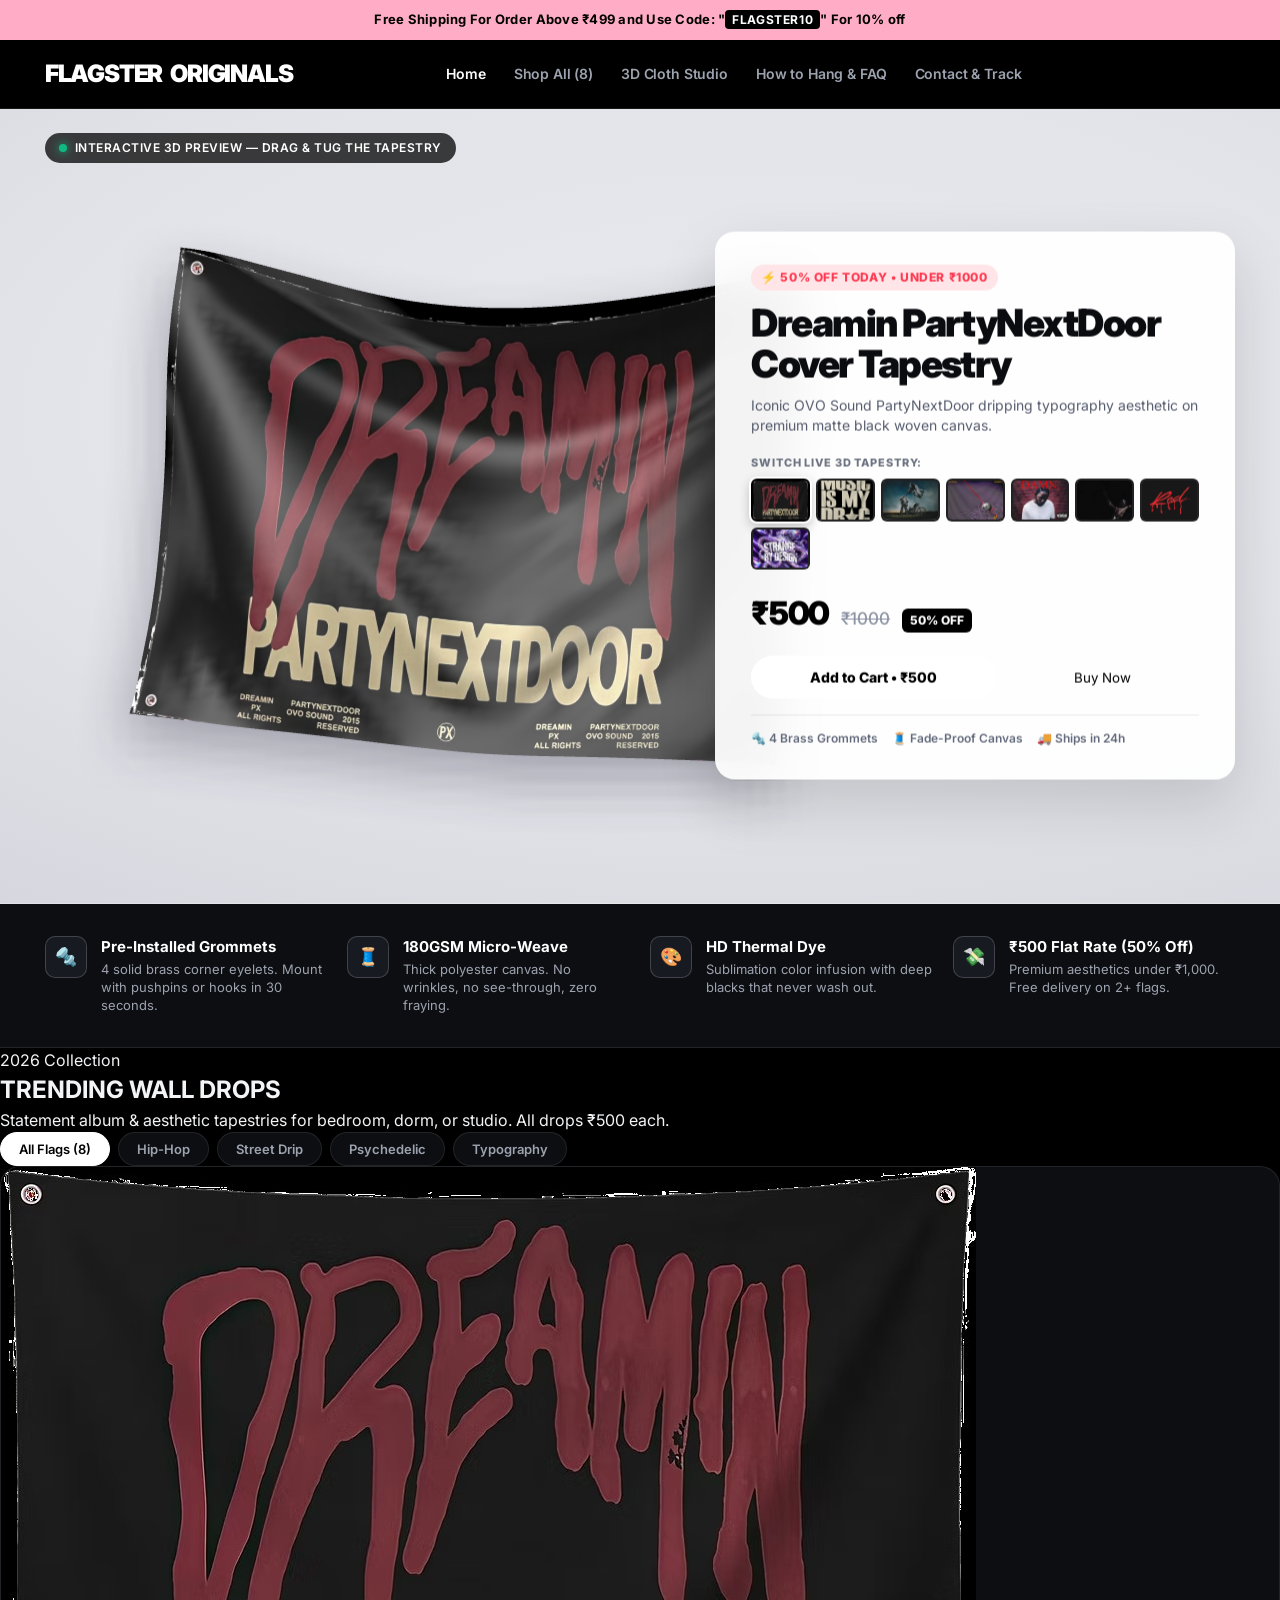
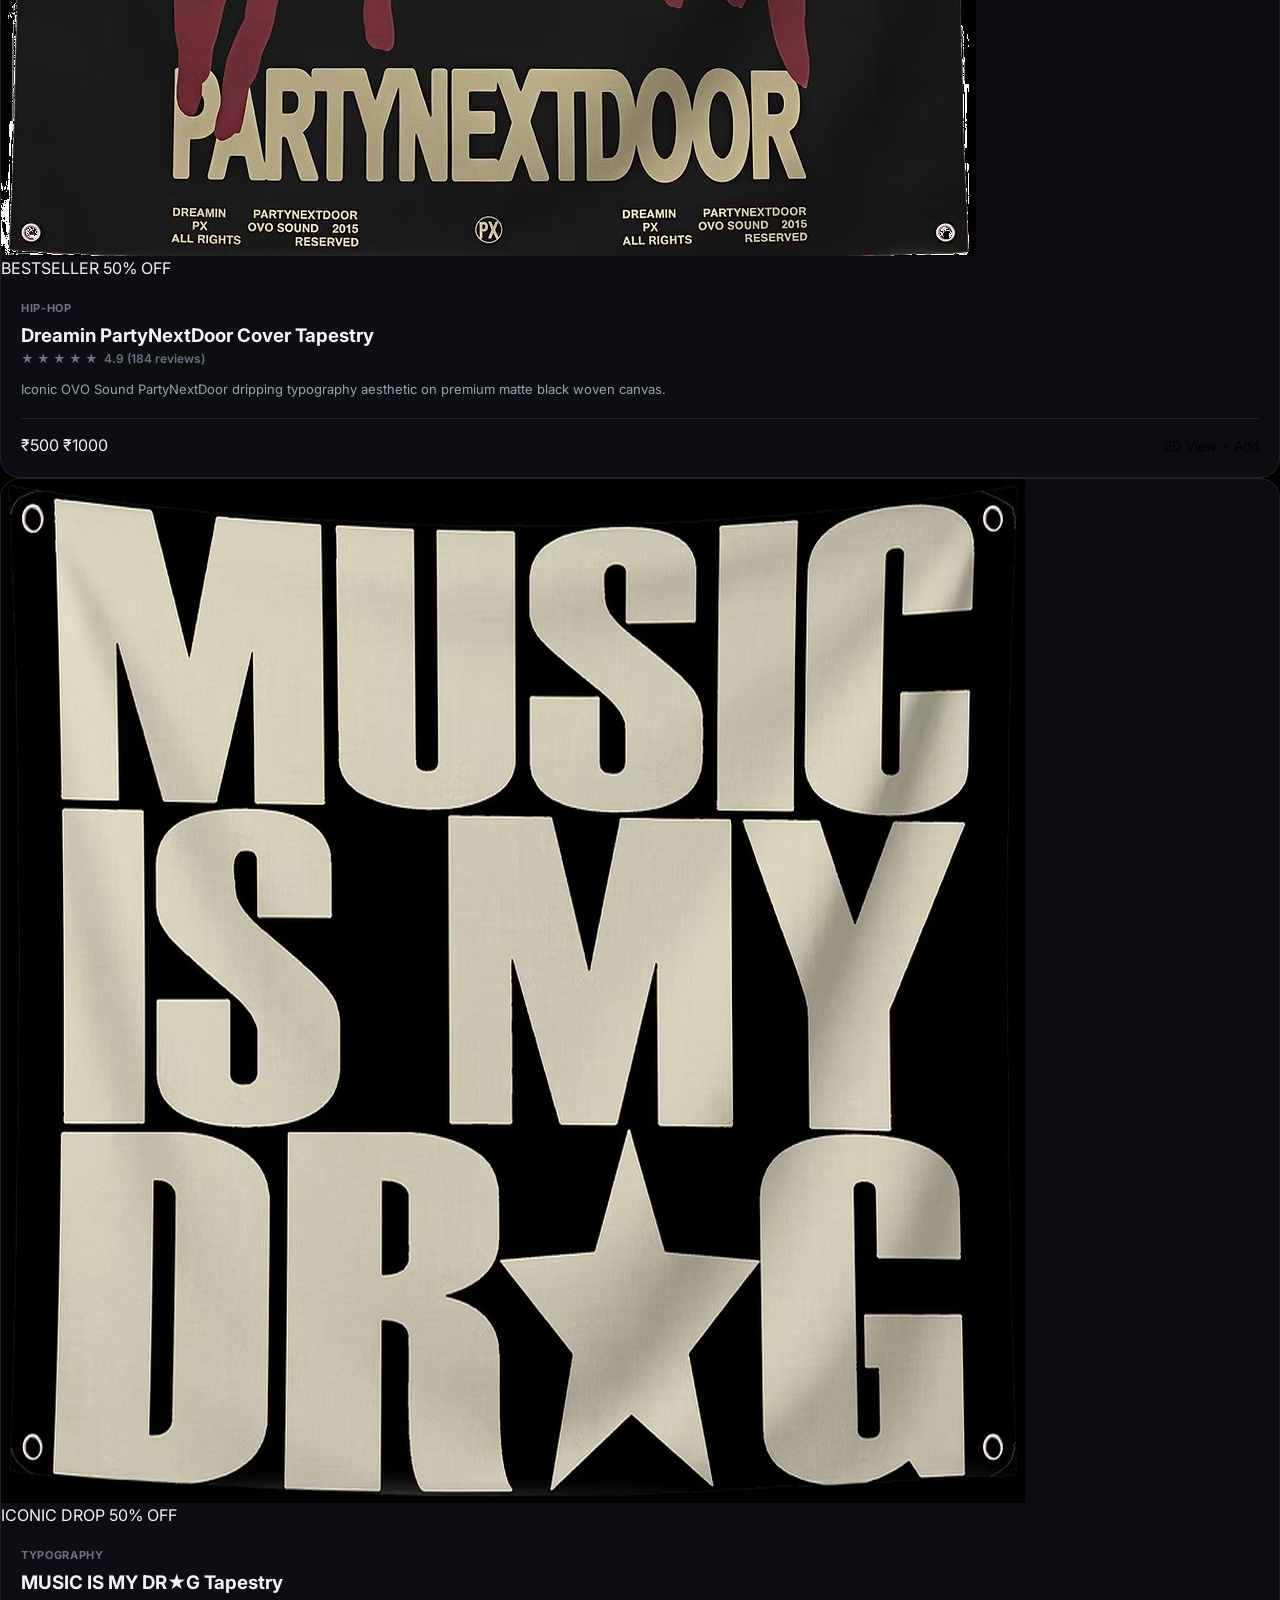
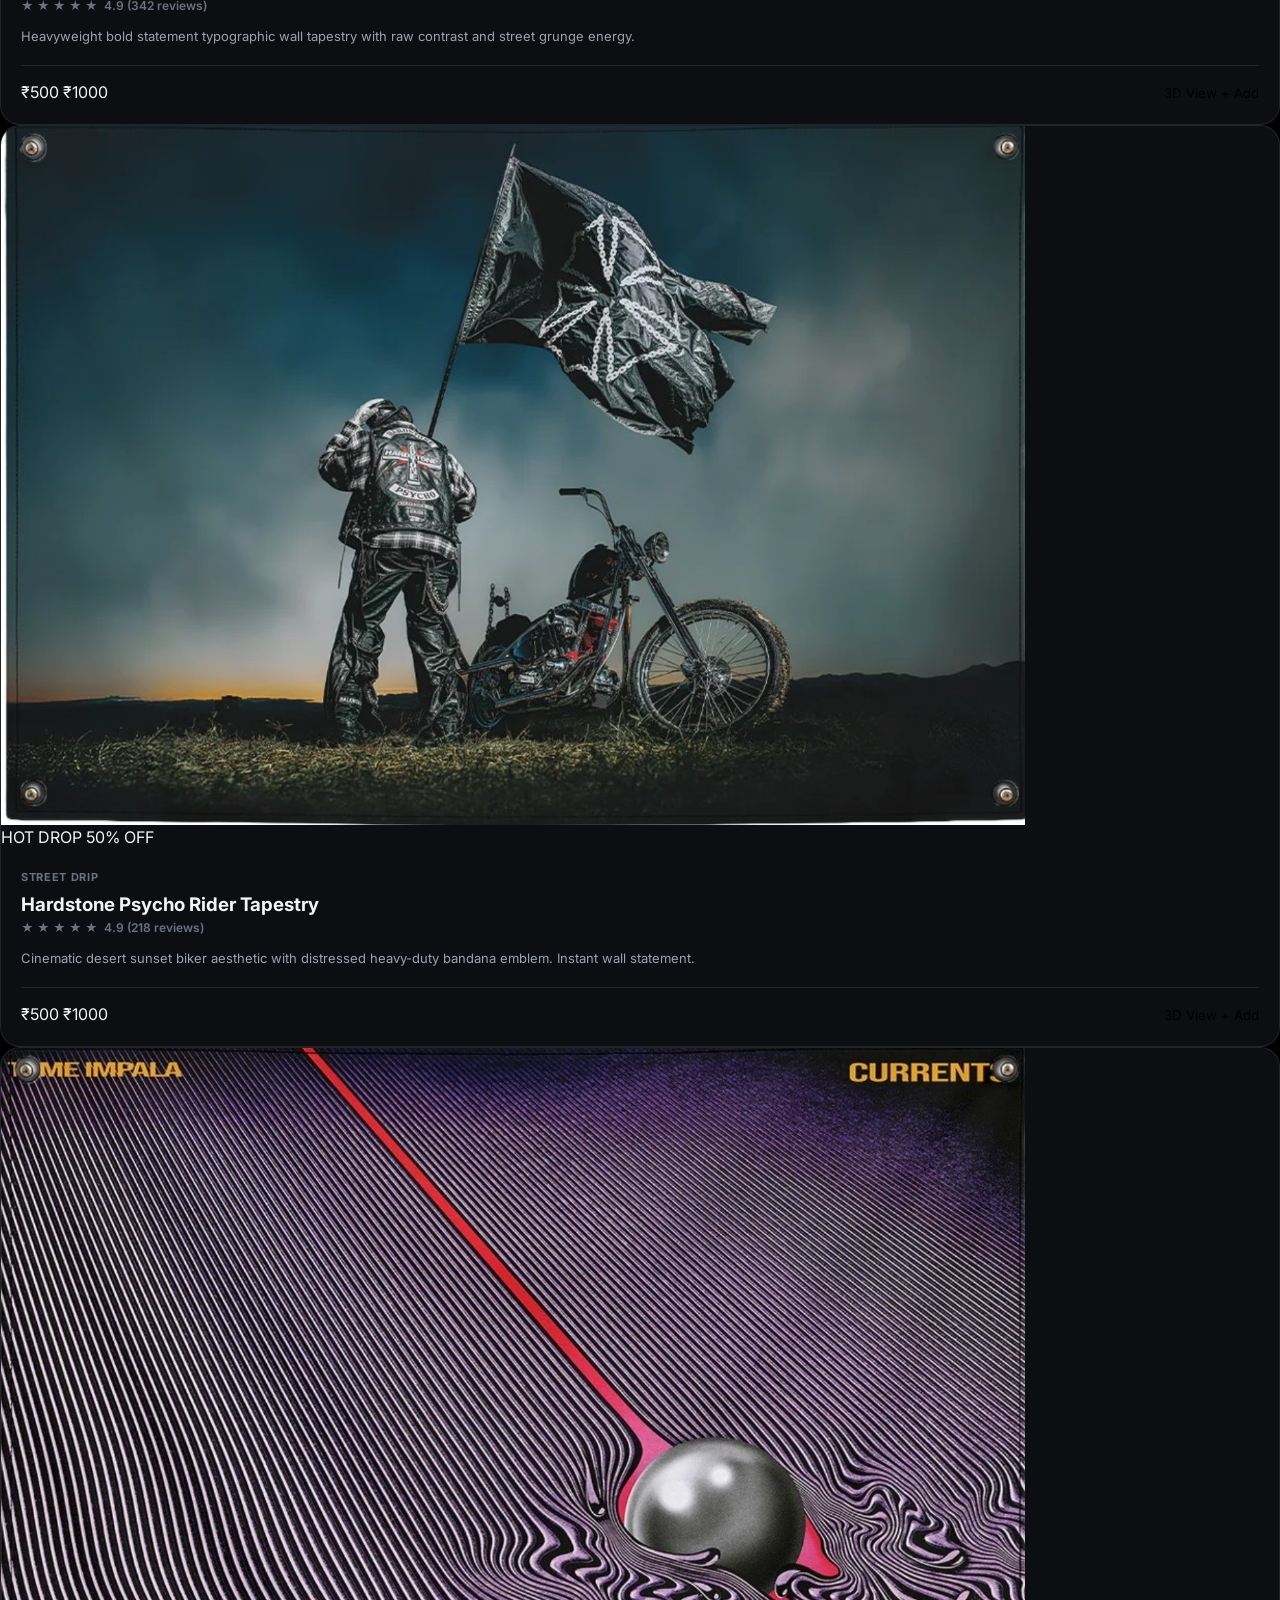
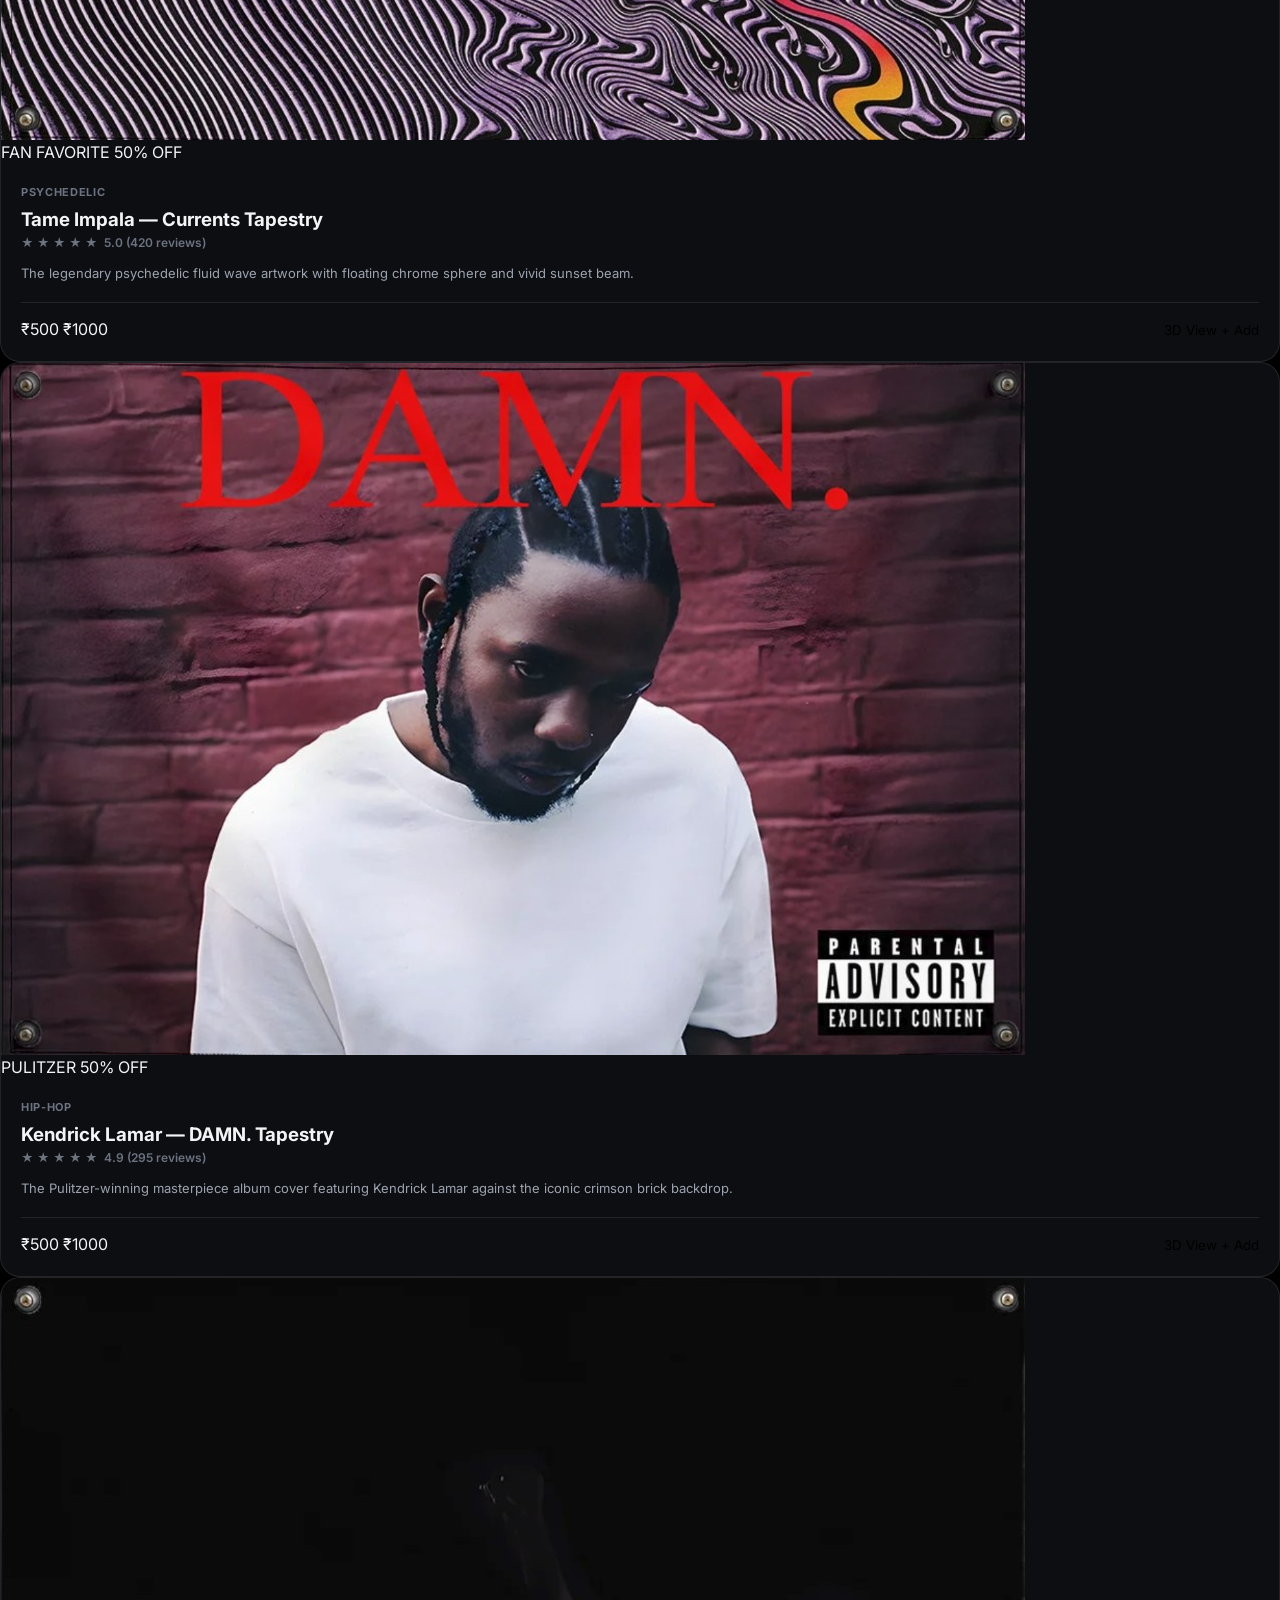
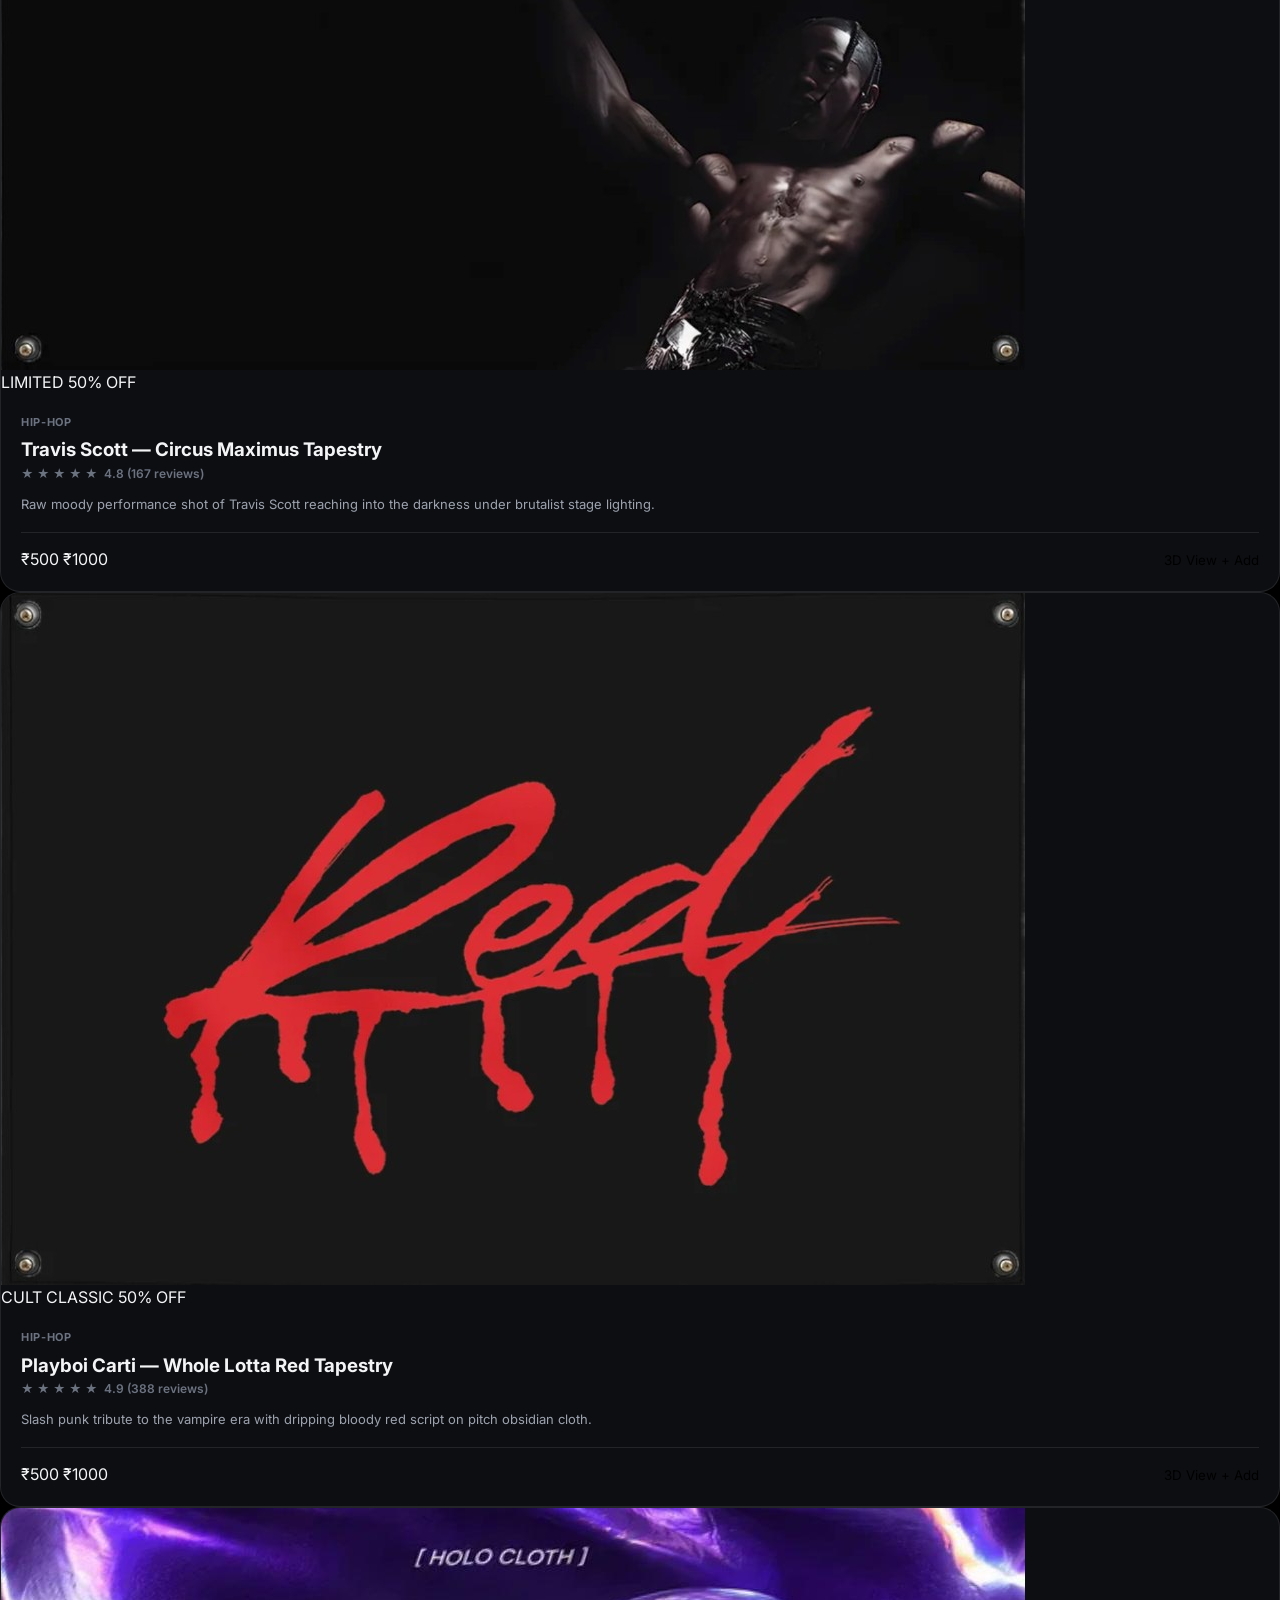
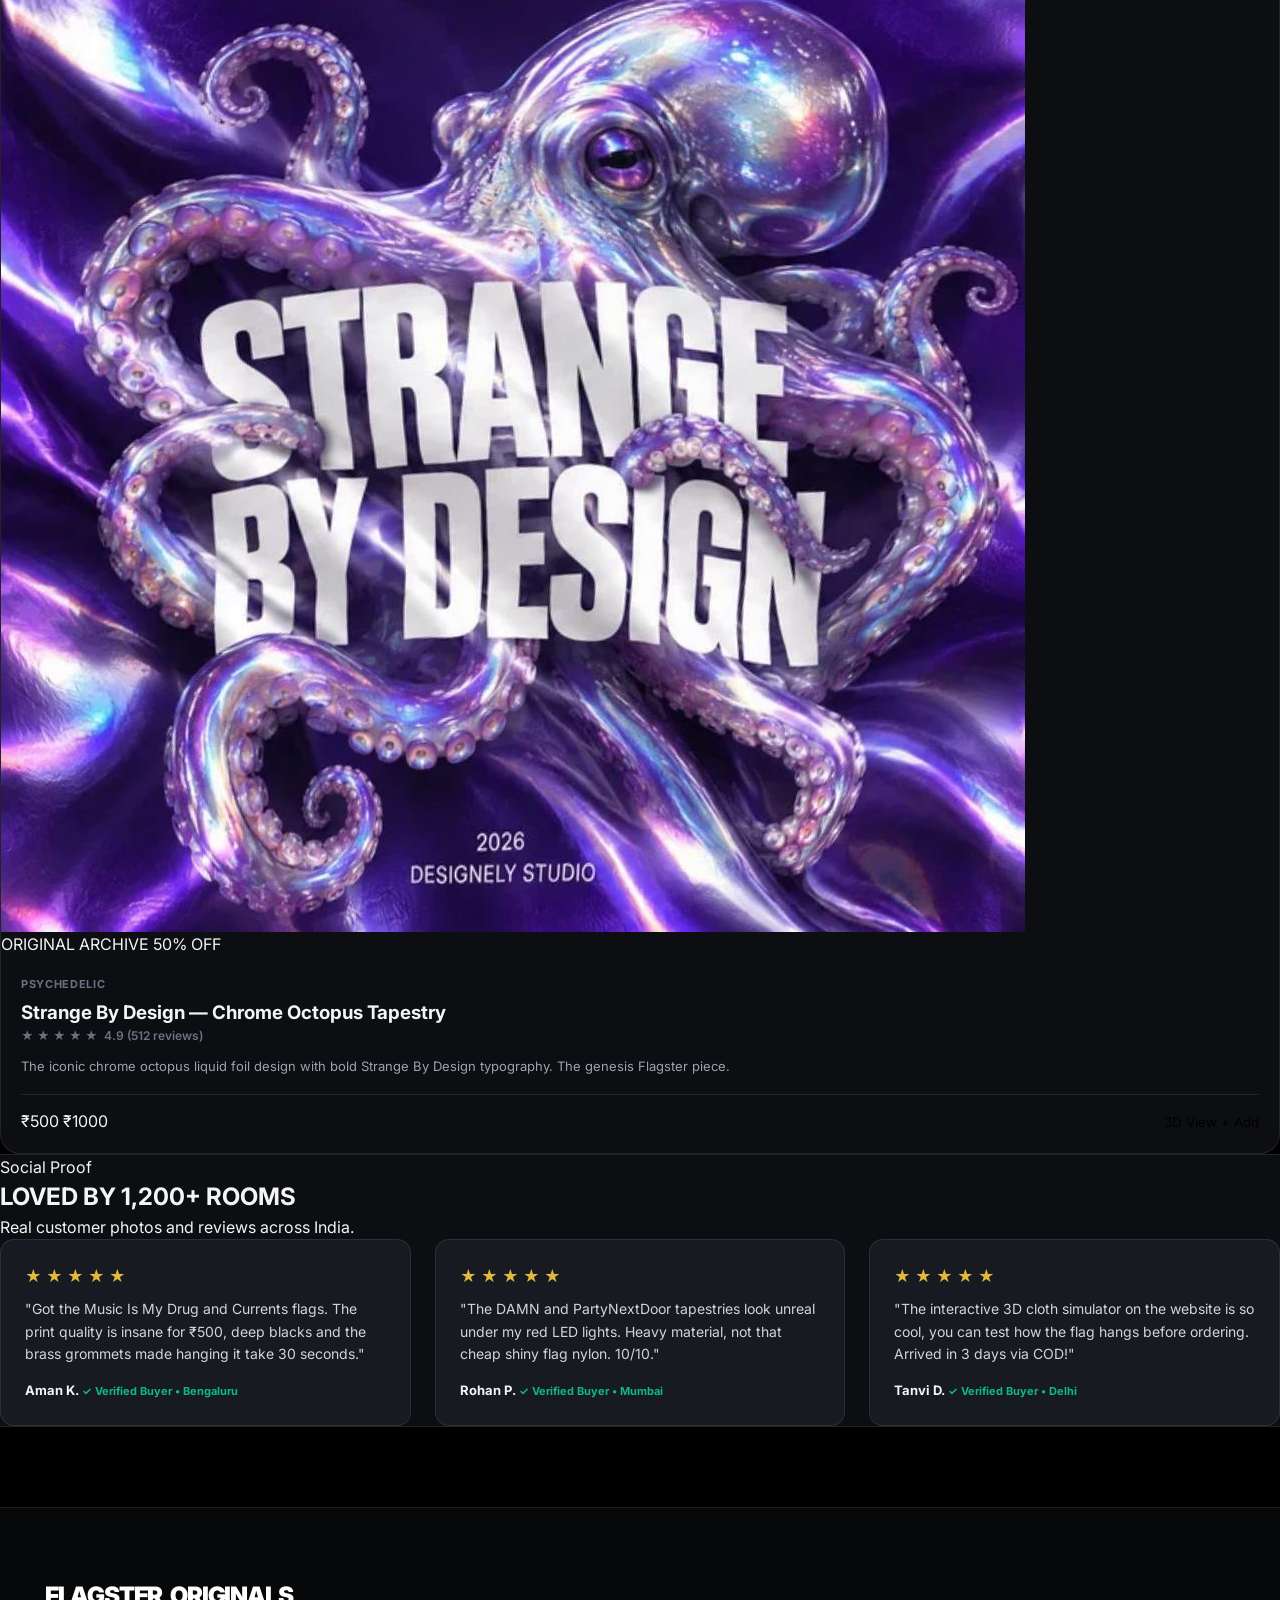
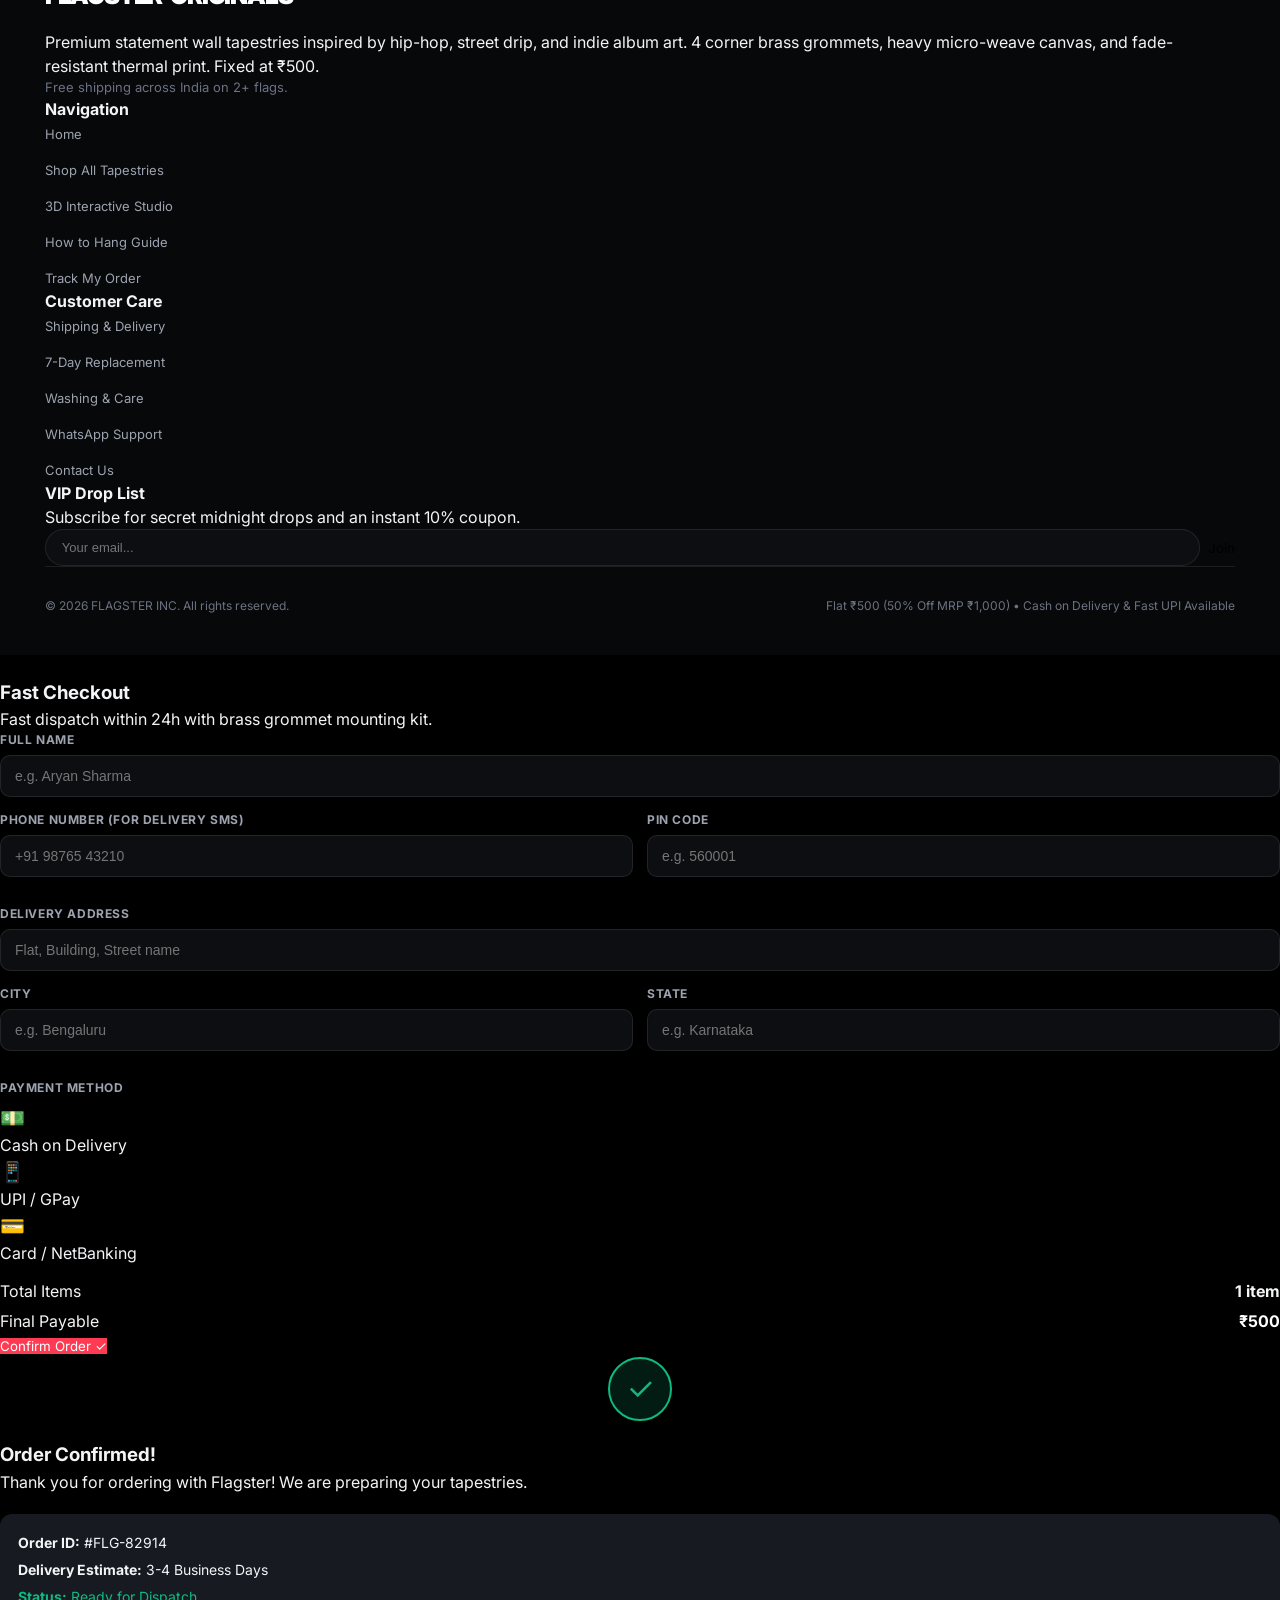
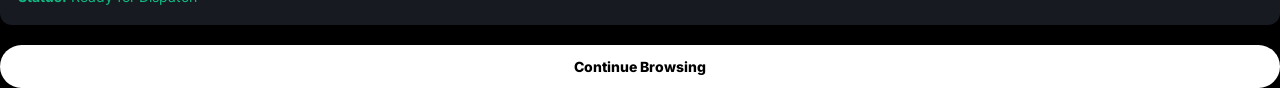
==== commit 4447f0f8: "feat: complete Flagster multi-page brand website with PhewMew PDP, 3D cloth physics, cart drawer, an" ====
--- a/index.html
+++ b/index.html
@@ -4,191 +4,11 @@
   <meta charset="utf-8">
   <meta name="viewport" content="width=device-width, initial-scale=1">
   <title>FLAGSTER — Statement Wall Tapestries & Flags | Under ₹1000</title>
-  <meta name="description" content="Flagster: Premium music, street culture, and aesthetic wall tapestries. Pre-installed brass grommets, heavy-duty canvas. 50% OFF sale — now ₹500 each.">
-  <link rel="preconnect" href="https://fonts.googleapis.com">
-  <link rel="preconnect" href="https://fonts.gstatic.com" crossorigin>
+  <meta name="description" content="Flagster: Street-culture, hip-hop, and indie wall flags with 4 brass grommets. All drops ₹500 (50% OFF). Real-time 3D interactive preview.">
   <link rel="stylesheet" href="https://fonts.googleapis.com/css2?family=Inter:wght@400;500;600;700;800;900&display=swap">
+  <link rel="stylesheet" href="css/style.css">
   <style>
-    :root {
-      --bg: #0d0e12;
-      --bg-card: #14161c;
-      --bg-card-hover: #1a1d24;
-      --bg-surface: #1e222a;
-      --paper: #e3e4e9;
-      --paper-edge: #cfd1d9;
-      --ink: #000000;
-      --ink-soft: rgba(0,0,0,0.5);
-      --white: #ffffff;
-      --text-muted: #8b92a2;
-      --text-dim: #5c6272;
-      --border: rgba(255, 255, 255, 0.08);
-      --border-strong: rgba(255, 255, 255, 0.16);
-      --accent: #ff3344;
-      --accent-glow: rgba(255, 51, 68, 0.25);
-      --green: #10b981;
-      --gutter: clamp(20px, 3.5vw, 48px);
-      --display: clamp(40px, min(6.5vw, 11vh), 96px);
-      --radius: 12px;
-      --radius-sm: 8px;
-      --radius-pill: 9999px;
-    }
-
-    *, *::before, *::after {
-      box-sizing: border-box;
-      margin: 0;
-      padding: 0;
-    }
-
-    html {
-      scroll-behavior: smooth;
-    }
-
-    body {
-      background: var(--bg);
-      color: var(--white);
-      font-family: "Inter", -apple-system, BlinkMacSystemFont, "Segoe UI", Roboto, sans-serif;
-      -webkit-font-smoothing: antialiased;
-      text-rendering: optimizeLegibility;
-      overflow-x: hidden;
-      line-height: 1.5;
-    }
-
-    a {
-      color: inherit;
-      text-decoration: none;
-    }
-
-    button {
-      font-family: inherit;
-      border: none;
-      background: none;
-      cursor: pointer;
-      color: inherit;
-    }
-
-    /* Announcement Bar */
-    .announcement {
-      background: linear-gradient(90deg, #ff3344, #ff5533, #ff3344);
-      background-size: 200% 100%;
-      animation: gradientSlide 6s linear infinite;
-      color: #ffffff;
-      font-size: 13px;
-      font-weight: 700;
-      letter-spacing: 0.04em;
-      text-transform: uppercase;
-      text-align: center;
-      padding: 9px var(--gutter);
-      display: flex;
-      align-items: center;
-      justify-content: center;
-      gap: 16px;
-      z-index: 100;
-      position: relative;
-    }
-    .announcement strong {
-      background: #000;
-      color: #fff;
-      padding: 2px 8px;
-      border-radius: 4px;
-      margin-left: 6px;
-    }
-
-    @keyframes gradientSlide {
-      0% { background-position: 0% 50%; }
-      50% { background-position: 100% 50%; }
-      100% { background-position: 0% 50%; }
-    }
-
-    /* Site Navigation */
-    .nav-bar {
-      position: sticky;
-      top: 0;
-      width: 100%;
-      z-index: 50;
-      background: rgba(13, 14, 18, 0.85);
-      backdrop-filter: blur(16px);
-      -webkit-backdrop-filter: blur(16px);
-      border-bottom: 1px solid var(--border);
-      transition: background 0.3s ease;
-    }
-    .nav-inner {
-      max-width: 1440px;
-      margin: 0 auto;
-      padding: 0 var(--gutter);
-      height: 64px;
-      display: flex;
-      align-items: center;
-      justify-content: space-between;
-    }
-    .nav-logo {
-      display: flex;
-      align-items: center;
-      gap: 8px;
-      font-size: 22px;
-      font-weight: 900;
-      letter-spacing: -0.05em;
-      text-transform: uppercase;
-    }
-    .nav-logo-tag {
-      font-size: 10px;
-      font-weight: 700;
-      background: rgba(255, 255, 255, 0.1);
-      border: 1px solid var(--border-strong);
-      padding: 2px 6px;
-      border-radius: 4px;
-      letter-spacing: 0.08em;
-      color: #e2e4ea;
-    }
-
-    .nav-links {
-      display: flex;
-      align-items: center;
-      gap: 28px;
-      font-size: 14px;
-      font-weight: 500;
-      color: #a0a6b5;
-    }
-    .nav-links a {
-      transition: color 0.2s;
-    }
-    .nav-links a:hover {
-      color: #ffffff;
-    }
-
-    .nav-actions {
-      display: flex;
-      align-items: center;
-      gap: 12px;
-    }
-    .nav-cart-btn {
-      display: inline-flex;
-      align-items: center;
-      gap: 10px;
-      height: 40px;
-      padding: 0 16px;
-      background: #ffffff;
-      color: #000000;
-      border-radius: var(--radius-pill);
-      font-size: 14px;
-      font-weight: 700;
-      transition: transform 0.2s cubic-bezier(0.2,0.8,0.2,1), background 0.2s;
-    }
-    .nav-cart-btn:hover {
-      transform: translateY(-1px);
-      background: #f0f0f4;
-    }
-    .cart-pill-count {
-      background: var(--accent);
-      color: #ffffff;
-      font-size: 11px;
-      font-weight: 800;
-      padding: 1px 7px;
-      border-radius: 999px;
-      min-width: 18px;
-      text-align: center;
-    }
-
-    /* 3D Interactive Hero Section */
+    /* Hero Section */
     .hero {
       position: relative;
       height: calc(100vh - 105px);
@@ -199,7 +19,6 @@
       background: radial-gradient(120% 95% at 58% 38%, #e8e9ed 0%, var(--paper) 46%, var(--paper-edge) 100%);
       border-bottom: 1px solid var(--border);
     }
-
     .hero__cloth {
       position: absolute;
       inset: 0;
@@ -208,16 +27,10 @@
       display: block;
       z-index: 1;
       touch-action: pan-y;
-      -webkit-tap-highlight-color: transparent;
       outline: none;
     }
-    .hero__cloth.is-over {
-      cursor: grab;
-    }
-    .hero__cloth.is-held {
-      cursor: grabbing;
-    }
-
+    .hero__cloth.is-over { cursor: grab; }
+    .hero__cloth.is-held { cursor: grabbing; }
     .hero__still {
       position: absolute;
       left: 40%;
@@ -230,14 +43,9 @@
       display: none;
       z-index: 1;
     }
-    .hero.no-cloth .hero__still {
-      display: block;
-    }
-    .hero.no-cloth .hero__cloth {
-      display: none;
-    }
-
-    /* Hero UI Overlay */
+    .hero.no-cloth .hero__still { display: block; }
+    .hero.no-cloth .hero__cloth { display: none; }
+
     .hero-overlay {
       position: absolute;
       inset: 0;
@@ -250,7 +58,6 @@
       flex-direction: column;
       justify-content: space-between;
     }
-
     .hero-hint {
       display: inline-flex;
       align-items: center;
@@ -287,15 +94,14 @@
       transform: translateY(-50%);
       width: min(520px, 44vw);
       pointer-events: auto;
-      background: rgba(255, 255, 255, 0.92);
+      background: rgba(255, 255, 255, 0.94);
       backdrop-filter: blur(20px);
       -webkit-backdrop-filter: blur(20px);
       padding: 32px 36px;
       border-radius: 20px;
-      box-shadow: 0 24px 60px rgba(0, 0, 0, 0.12);
+      box-shadow: 0 24px 60px rgba(0, 0, 0, 0.14);
       color: var(--ink);
     }
-
     .hero-badge {
       display: inline-flex;
       align-items: center;
@@ -307,72 +113,36 @@
       letter-spacing: 0.05em;
       padding: 4px 10px;
       border-radius: var(--radius-pill);
-      margin-bottom: 14px;
+      margin-bottom: 12px;
       text-transform: uppercase;
     }
-
     .hero-title {
-      font-size: clamp(28px, 3.2vw, 42px);
+      font-size: clamp(26px, 3vw, 38px);
       font-weight: 900;
-      line-height: 1.05;
-      letter-spacing: -0.05em;
-      margin-bottom: 12px;
+      line-height: 1.1;
+      letter-spacing: -0.04em;
+      margin-bottom: 10px;
       color: #0b0c10;
     }
-
     .hero-desc {
-      font-size: 15px;
+      font-size: 14px;
       color: #555b6d;
-      margin-bottom: 20px;
+      margin-bottom: 18px;
       line-height: 1.45;
     }
-
     .hero-price-row {
       display: flex;
       align-items: baseline;
       gap: 12px;
-      margin-bottom: 22px;
-    }
-    .price-sale {
-      font-size: 32px;
-      font-weight: 900;
-      color: #000000;
-      letter-spacing: -0.04em;
-    }
-    .price-mrp {
-      font-size: 18px;
-      font-weight: 500;
-      color: #8c93a4;
-      text-decoration: line-through;
-    }
-    .price-discount-tag {
-      background: #111;
-      color: #fff;
-      font-size: 12px;
-      font-weight: 800;
-      padding: 3px 8px;
-      border-radius: 6px;
-      letter-spacing: 0.04em;
-    }
-
-    /* Flag Switcher in Hero */
-    .hero-flag-picker {
-      margin-bottom: 22px;
-    }
-    .picker-label {
-      font-size: 11px;
-      font-weight: 700;
-      text-transform: uppercase;
-      letter-spacing: 0.08em;
-      color: #71788a;
-      margin-bottom: 10px;
-      display: block;
-    }
-    .flag-thumbs {
-      display: grid;
-      grid-template-columns: repeat(6, 1fr);
-      gap: 8px;
-    }
+      margin-bottom: 18px;
+    }
+    .price-sale { font-size: 32px; font-weight: 900; color: #000; letter-spacing: -0.04em; }
+    .price-mrp { font-size: 17px; font-weight: 500; color: #8c93a4; text-decoration: line-through; }
+    .price-discount-tag { background: #000; color: #fff; font-size: 12px; font-weight: 800; padding: 3px 8px; border-radius: 6px; }
+
+    .hero-flag-picker { margin-bottom: 20px; }
+    .picker-label { font-size: 11px; font-weight: 800; text-transform: uppercase; letter-spacing: 0.08em; color: #6b7280; margin-bottom: 8px; display: block; }
+    .flag-thumbs { display: grid; grid-template-columns: repeat(7, 1fr); gap: 6px; }
     .flag-thumb-btn {
       position: relative;
       aspect-ratio: 1.38/1;
@@ -384,162 +154,59 @@
       transition: all 0.2s ease;
       cursor: pointer;
     }
-    .flag-thumb-btn img {
-      width: 100%;
-      height: 100%;
-      object-fit: cover;
-      display: block;
-    }
-    .flag-thumb-btn:hover {
-      transform: translateY(-2px);
-      border-color: #000;
-    }
-    .flag-thumb-btn.is-active {
-      border-color: #000;
-      box-shadow: 0 0 0 2px #fff, 0 4px 12px rgba(0,0,0,0.25);
-    }
-
-    .hero-cta-group {
-      display: flex;
-      gap: 12px;
-    }
-    .btn {
-      display: inline-flex;
-      align-items: center;
-      justify-content: center;
-      gap: 8px;
-      font-weight: 700;
-      font-size: 15px;
-      padding: 0 22px;
-      height: 48px;
-      border-radius: var(--radius-pill);
-      transition: transform 0.2s cubic-bezier(0.2,0.8,0.2,1), background 0.2s, box-shadow 0.2s;
-      cursor: pointer;
-    }
-    .btn:active {
-      transform: scale(0.98);
-    }
-    .btn-primary {
-      background: #000000;
-      color: #ffffff;
-      flex: 1;
-    }
-    .btn-primary:hover {
-      background: #1e1e24;
-      transform: translateY(-1px);
-      box-shadow: 0 8px 24px rgba(0, 0, 0, 0.2);
-    }
-    .btn-secondary {
-      background: rgba(0, 0, 0, 0.06);
-      color: #000000;
-      border: 1px solid rgba(0, 0, 0, 0.1);
-    }
-    .btn-secondary:hover {
-      background: rgba(0, 0, 0, 0.1);
-      transform: translateY(-1px);
-    }
-
+    .flag-thumb-btn img { width: 100%; height: 100%; object-fit: cover; display: block; }
+    .flag-thumb-btn:hover { transform: translateY(-2px); border-color: #000; }
+    .flag-thumb-btn.is-active { border-color: #000; box-shadow: 0 0 0 2px #fff, 0 4px 12px rgba(0,0,0,0.3); }
+
+    .hero-cta-group { display: flex; gap: 10px; }
+    .hero-cta-group .btn { flex: 1; }
     .hero-perks {
       display: flex;
       align-items: center;
-      gap: 16px;
-      margin-top: 18px;
-      padding-top: 16px;
+      gap: 14px;
+      margin-top: 16px;
+      padding-top: 14px;
       border-top: 1px solid rgba(0,0,0,0.08);
       font-size: 12px;
       font-weight: 600;
       color: #636a7c;
-    }
-    .hero-perks span {
-      display: inline-flex;
-      align-items: center;
-      gap: 5px;
+      flex-wrap: wrap;
     }
 
     /* Features Strip */
     .features-strip {
       background: var(--bg-card);
       border-bottom: 1px solid var(--border);
-      padding: 36px var(--gutter);
+      padding: 32px var(--gutter);
     }
     .features-grid {
       max-width: 1440px;
       margin: 0 auto;
       display: grid;
       grid-template-columns: repeat(4, 1fr);
-      gap: 24px;
+      gap: 20px;
     }
     .feature-item {
       display: flex;
       align-items: flex-start;
-      gap: 16px;
+      gap: 14px;
     }
     .feature-icon {
-      width: 44px;
-      height: 44px;
+      width: 42px;
+      height: 42px;
       background: var(--bg-surface);
       border: 1px solid var(--border-strong);
-      border-radius: 12px;
+      border-radius: 10px;
       display: flex;
       align-items: center;
       justify-content: center;
-      font-size: 20px;
+      font-size: 18px;
       flex-shrink: 0;
     }
-    .feature-text h4 {
-      font-size: 15px;
-      font-weight: 700;
-      margin-bottom: 4px;
-      color: #fff;
-    }
-    .feature-text p {
-      font-size: 13px;
-      color: var(--text-muted);
-      line-height: 1.4;
-    }
-
-    /* Product Section */
-    .section {
-      padding: 96px var(--gutter);
-      max-width: 1440px;
-      margin: 0 auto;
-    }
-    .section-header {
-      display: flex;
-      justify-content: space-between;
-      align-items: flex-end;
-      margin-bottom: 40px;
-      flex-wrap: wrap;
-      gap: 20px;
-    }
-    .section-tag {
-      display: inline-block;
-      font-size: 12px;
-      font-weight: 800;
-      text-transform: uppercase;
-      letter-spacing: 0.1em;
-      color: var(--accent);
-      margin-bottom: 8px;
-    }
-    .section-title {
-      font-size: clamp(32px, 4vw, 48px);
-      font-weight: 900;
-      letter-spacing: -0.04em;
-      line-height: 1.1;
-    }
-    .section-sub {
-      font-size: 16px;
-      color: var(--text-muted);
-      margin-top: 8px;
-      max-width: 540px;
-    }
-
-    /* Filter Pills */
-    .filter-pills {
-      display: flex;
-      gap: 10px;
-      flex-wrap: wrap;
-    }
+    .feature-text h4 { font-size: 15px; font-weight: 700; margin-bottom: 2px; color: #fff; }
+    .feature-text p { font-size: 13px; color: var(--text-muted); line-height: 1.4; }
+
+    .filter-pills { display: flex; gap: 8px; flex-wrap: wrap; }
     .filter-btn {
       padding: 8px 18px;
       border-radius: var(--radius-pill);
@@ -550,879 +217,41 @@
       color: var(--text-muted);
       transition: all 0.2s;
     }
-    .filter-btn:hover {
-      color: #fff;
-      border-color: var(--border-strong);
-    }
-    .filter-btn.is-active {
-      background: #ffffff;
-      color: #000000;
-      border-color: #ffffff;
-    }
-
-    /* Product Grid */
-    .products-grid {
-      display: grid;
-      grid-template-columns: repeat(3, 1fr);
-      gap: 28px;
-    }
-
-    .product-card {
-      background: var(--bg-card);
-      border: 1px solid var(--border);
-      border-radius: 16px;
-      overflow: hidden;
-      display: flex;
-      flex-direction: column;
-      transition: transform 0.25s ease, border-color 0.25s ease, box-shadow 0.25s ease;
-      position: relative;
-    }
-    .product-card:hover {
-      transform: translateY(-6px);
-      border-color: var(--border-strong);
-      box-shadow: 0 20px 40px rgba(0, 0, 0, 0.4);
-    }
-
-    .product-media {
-      position: relative;
-      aspect-ratio: 1.38/1;
-      background: #000000;
-      overflow: hidden;
-    }
-    .product-media img {
-      width: 100%;
-      height: 100%;
-      object-fit: cover;
-      display: block;
-      transition: transform 0.4s ease;
-    }
-    .product-card:hover .product-media img {
-      transform: scale(1.05);
-    }
-
-    .product-tag-badge {
-      position: absolute;
-      top: 14px;
-      left: 14px;
-      background: rgba(0, 0, 0, 0.75);
-      backdrop-filter: blur(8px);
-      color: #fff;
-      font-size: 11px;
-      font-weight: 800;
-      letter-spacing: 0.05em;
-      padding: 4px 10px;
-      border-radius: var(--radius-pill);
-      border: 1px solid rgba(255, 255, 255, 0.15);
-      text-transform: uppercase;
-    }
-
-    .product-discount-badge {
-      position: absolute;
-      top: 14px;
-      right: 14px;
-      background: var(--accent);
-      color: #ffffff;
-      font-size: 11px;
-      font-weight: 800;
-      padding: 4px 10px;
-      border-radius: var(--radius-pill);
-      letter-spacing: 0.04em;
-    }
-
-    .product-body {
-      padding: 24px;
-      display: flex;
-      flex-direction: column;
-      flex: 1;
-    }
-
-    .product-cat {
-      font-size: 12px;
-      font-weight: 600;
-      text-transform: uppercase;
-      letter-spacing: 0.06em;
-      color: var(--text-dim);
-      margin-bottom: 6px;
-    }
-
-    .product-name {
-      font-size: 18px;
-      font-weight: 800;
-      letter-spacing: -0.02em;
-      margin-bottom: 8px;
-      color: #fff;
-      line-height: 1.25;
-    }
-
-    .product-rating {
-      display: flex;
-      align-items: center;
-      gap: 6px;
-      font-size: 12px;
-      color: #e2b93b;
-      margin-bottom: 12px;
-      font-weight: 600;
-    }
-    .product-rating span {
-      color: var(--text-muted);
-    }
-
-    .product-desc {
-      font-size: 13px;
-      color: var(--text-muted);
-      margin-bottom: 20px;
-      line-height: 1.45;
-      flex: 1;
-    }
-
-    .product-footer {
-      display: flex;
-      align-items: center;
-      justify-content: space-between;
-      gap: 12px;
-      padding-top: 18px;
-      border-top: 1px solid var(--border);
-    }
-
-    .card-price {
-      display: flex;
-      flex-direction: column;
-    }
-    .card-price-sale {
-      font-size: 22px;
-      font-weight: 900;
-      color: #fff;
-    }
-    .card-price-mrp {
-      font-size: 13px;
-      color: var(--text-dim);
-      text-decoration: line-through;
-    }
-
-    .card-actions {
-      display: flex;
-      gap: 8px;
-    }
-    .card-btn-3d {
-      height: 38px;
-      padding: 0 14px;
-      background: var(--bg-surface);
-      border: 1px solid var(--border-strong);
-      border-radius: var(--radius-pill);
-      font-size: 12px;
-      font-weight: 700;
-      color: #fff;
-      display: inline-flex;
-      align-items: center;
-      gap: 6px;
-      transition: all 0.2s;
-    }
-    .card-btn-3d:hover {
-      background: #ffffff;
-      color: #000000;
-    }
-    .card-btn-cart {
-      height: 38px;
-      padding: 0 16px;
-      background: #ffffff;
-      color: #000000;
-      border-radius: var(--radius-pill);
-      font-size: 13px;
-      font-weight: 800;
-      display: inline-flex;
-      align-items: center;
-      gap: 6px;
-      transition: all 0.2s;
-    }
-    .card-btn-cart:hover {
-      background: var(--accent);
-      color: #ffffff;
-      transform: translateY(-1px);
-    }
-
-    /* Quality Specs Section */
-    .specs-section {
-      background: var(--bg-card);
-      border-top: 1px solid var(--border);
-      border-bottom: 1px solid var(--border);
-      padding: 96px var(--gutter);
-    }
-    .specs-wrapper {
-      max-width: 1440px;
-      margin: 0 auto;
-      display: grid;
-      grid-template-columns: 1fr 1fr;
-      gap: 64px;
-      align-items: center;
-    }
-    .specs-left {
-      position: relative;
-    }
-    .specs-left img {
-      width: 100%;
-      border-radius: 20px;
-      border: 1px solid var(--border-strong);
-      box-shadow: 0 24px 60px rgba(0,0,0,0.5);
-      display: block;
-    }
-    .specs-floating-badge {
-      position: absolute;
-      bottom: -20px;
-      right: -20px;
-      background: #000;
-      border: 1px solid var(--border-strong);
-      padding: 16px 20px;
-      border-radius: 16px;
-      box-shadow: 0 16px 40px rgba(0,0,0,0.6);
-      display: flex;
-      align-items: center;
-      gap: 12px;
-    }
-    .badge-icon {
-      width: 40px;
-      height: 40px;
-      border-radius: 50%;
-      background: var(--accent);
-      display: flex;
-      align-items: center;
-      justify-content: center;
-      font-size: 20px;
-    }
-    .badge-info h5 {
-      font-size: 14px;
-      font-weight: 800;
-    }
-    .badge-info p {
-      font-size: 12px;
-      color: var(--text-muted);
-    }
-
-    .specs-right h2 {
-      font-size: clamp(32px, 3.5vw, 44px);
-      font-weight: 900;
-      letter-spacing: -0.04em;
-      line-height: 1.15;
-      margin-bottom: 20px;
-    }
-    .specs-right p {
-      font-size: 16px;
-      color: var(--text-muted);
-      line-height: 1.6;
-      margin-bottom: 32px;
-    }
-    .specs-list {
-      display: grid;
-      grid-template-columns: 1fr 1fr;
-      gap: 24px;
-    }
-    .spec-detail {
-      background: var(--bg-surface);
-      border: 1px solid var(--border);
-      padding: 20px;
-      border-radius: 14px;
-    }
-    .spec-detail h4 {
-      font-size: 16px;
-      font-weight: 800;
-      margin-bottom: 6px;
-      color: #fff;
-    }
-    .spec-detail p {
-      font-size: 13px;
-      color: var(--text-muted);
-      line-height: 1.4;
-      margin: 0;
-    }
-
-    /* Reviews Section */
-    .reviews-grid {
-      display: grid;
-      grid-template-columns: repeat(3, 1fr);
-      gap: 24px;
-    }
-    .review-card {
-      background: var(--bg-card);
-      border: 1px solid var(--border);
-      border-radius: 16px;
-      padding: 28px;
-    }
-    .review-stars {
-      color: #e2b93b;
-      font-size: 16px;
-      margin-bottom: 12px;
-    }
-    .review-text {
-      font-size: 15px;
-      color: #d1d5db;
-      line-height: 1.55;
-      margin-bottom: 18px;
-    }
-    .review-author {
-      display: flex;
-      align-items: center;
-      gap: 12px;
-    }
-    .review-avatar {
-      width: 40px;
-      height: 40px;
-      border-radius: 50%;
-      background: #2a2e39;
-      display: flex;
-      align-items: center;
-      justify-content: center;
-      font-weight: 800;
-      font-size: 14px;
-      color: #fff;
-    }
-    .review-meta h5 {
-      font-size: 14px;
-      font-weight: 700;
-      color: #fff;
-    }
-    .review-meta p {
-      font-size: 12px;
-      color: var(--green);
-      font-weight: 600;
-    }
-
-    /* FAQ Section */
-    .faq-wrapper {
-      max-width: 800px;
-      margin: 0 auto;
-    }
-    .faq-item {
-      background: var(--bg-card);
-      border: 1px solid var(--border);
-      border-radius: 14px;
-      margin-bottom: 16px;
-      overflow: hidden;
-    }
-    .faq-question {
-      width: 100%;
-      padding: 22px 24px;
-      text-align: left;
-      font-size: 17px;
-      font-weight: 700;
-      color: #fff;
-      display: flex;
-      justify-content: space-between;
-      align-items: center;
-    }
-    .faq-chevron {
-      font-size: 20px;
-      transition: transform 0.25s ease;
-    }
-    .faq-item.is-open .faq-chevron {
-      transform: rotate(180deg);
-    }
-    .faq-answer {
-      padding: 0 24px 22px;
-      font-size: 15px;
-      color: var(--text-muted);
-      line-height: 1.6;
-      display: none;
-    }
-    .faq-item.is-open .faq-answer {
-      display: block;
-    }
-
-    /* Footer */
-    .site-footer {
-      background: #08090b;
-      border-top: 1px solid var(--border);
-      padding: 80px var(--gutter) 40px;
-    }
-    .footer-top {
-      max-width: 1440px;
-      margin: 0 auto 60px;
-      display: grid;
-      grid-template-columns: 2fr 1fr 1fr 1.5fr;
-      gap: 48px;
-    }
-    .footer-col h4 {
-      font-size: 15px;
-      font-weight: 800;
-      margin-bottom: 20px;
-      text-transform: uppercase;
-      letter-spacing: 0.05em;
-    }
-    .footer-col p {
-      font-size: 14px;
-      color: var(--text-muted);
-      line-height: 1.6;
-      margin-bottom: 20px;
-    }
-    .footer-links {
-      list-style: none;
-      display: flex;
-      flex-direction: column;
-      gap: 12px;
-      font-size: 14px;
-      color: var(--text-muted);
-    }
-    .footer-links a:hover {
-      color: #fff;
-    }
-    .newsletter-form {
-      display: flex;
-      gap: 8px;
-    }
-    .newsletter-input {
-      flex: 1;
-      height: 44px;
-      background: var(--bg-card);
-      border: 1px solid var(--border-strong);
-      border-radius: var(--radius-pill);
-      padding: 0 16px;
-      color: #fff;
-      font-size: 14px;
-      outline: none;
-    }
-    .newsletter-btn {
-      height: 44px;
-      padding: 0 20px;
-      background: #ffffff;
-      color: #000;
-      border-radius: var(--radius-pill);
-      font-weight: 800;
-      font-size: 14px;
-    }
-    .footer-bottom {
-      max-width: 1440px;
-      margin: 0 auto;
-      padding-top: 32px;
-      border-top: 1px solid var(--border);
-      display: flex;
-      justify-content: space-between;
-      align-items: center;
-      font-size: 13px;
-      color: var(--text-dim);
-      flex-wrap: wrap;
-      gap: 16px;
-    }
-
-    /* Cart Drawer */
-    .cart-backdrop {
-      position: fixed;
-      inset: 0;
-      background: rgba(0, 0, 0, 0.7);
-      backdrop-filter: blur(8px);
-      z-index: 200;
-      opacity: 0;
-      pointer-events: none;
-      transition: opacity 0.3s ease;
-    }
-    .cart-backdrop.is-open {
-      opacity: 1;
-      pointer-events: auto;
-    }
-
-    .cart-drawer {
-      position: fixed;
-      top: 0;
-      right: 0;
-      bottom: 0;
-      width: min(440px, 100vw);
-      background: var(--bg-card);
-      border-left: 1px solid var(--border);
-      z-index: 210;
-      transform: translateX(100%);
-      transition: transform 0.35s cubic-bezier(0.2, 0.8, 0.2, 1);
-      display: flex;
-      flex-direction: column;
-    }
-    .cart-backdrop.is-open .cart-drawer {
-      transform: translateX(0);
-    }
-
-    .cart-header {
-      padding: 20px 24px;
-      border-bottom: 1px solid var(--border);
-      display: flex;
-      align-items: center;
-      justify-content: space-between;
-    }
-    .cart-header h3 {
-      font-size: 18px;
-      font-weight: 800;
-    }
-    .cart-close-btn {
-      font-size: 24px;
-      color: var(--text-muted);
-      transition: color 0.2s;
-    }
-    .cart-close-btn:hover {
-      color: #fff;
-    }
-
-    .cart-shipping-banner {
-      padding: 12px 24px;
-      background: var(--bg-surface);
-      font-size: 13px;
-      font-weight: 600;
-      color: #e2e4ea;
-      border-bottom: 1px solid var(--border);
-    }
-
-    .cart-items {
-      flex: 1;
-      overflow-y: auto;
-      padding: 20px 24px;
-      display: flex;
-      flex-direction: column;
-      gap: 16px;
-    }
-    .cart-empty {
-      text-align: center;
-      padding: 60px 20px;
-      color: var(--text-muted);
-    }
-    .cart-empty p {
-      margin-top: 10px;
-      font-size: 14px;
-    }
-
-    .cart-item {
-      display: flex;
-      gap: 16px;
-      background: var(--bg-surface);
-      padding: 14px;
-      border-radius: 12px;
-      border: 1px solid var(--border);
-      align-items: center;
-    }
-    .cart-item-img {
-      width: 80px;
-      aspect-ratio: 1.38/1;
-      border-radius: 8px;
-      overflow: hidden;
-      background: #000;
-      flex-shrink: 0;
-    }
-    .cart-item-img img {
-      width: 100%;
-      height: 100%;
-      object-fit: cover;
-    }
-    .cart-item-info {
-      flex: 1;
-      min-width: 0;
-    }
-    .cart-item-title {
-      font-size: 14px;
-      font-weight: 700;
-      white-space: nowrap;
-      overflow: hidden;
-      text-overflow: ellipsis;
-      color: #fff;
-      margin-bottom: 4px;
-    }
-    .cart-item-price {
-      font-size: 14px;
-      font-weight: 800;
-      color: #fff;
-      margin-bottom: 8px;
-    }
-    .cart-item-controls {
-      display: flex;
-      align-items: center;
-      gap: 10px;
-    }
-    .qty-btn {
-      width: 24px;
-      height: 24px;
-      border-radius: 6px;
-      background: var(--bg-card);
-      border: 1px solid var(--border-strong);
-      display: flex;
-      align-items: center;
-      justify-content: center;
-      font-size: 14px;
-      font-weight: 700;
-    }
-    .qty-num {
-      font-size: 13px;
-      font-weight: 700;
-    }
-    .cart-item-remove {
-      margin-left: auto;
-      color: var(--text-dim);
-      font-size: 16px;
-      padding: 4px;
-      transition: color 0.2s;
-    }
-    .cart-item-remove:hover {
-      color: var(--accent);
-    }
-
-    .cart-footer {
-      padding: 20px 24px;
-      border-top: 1px solid var(--border);
-      background: var(--bg);
-    }
-    .cart-subtotal {
-      display: flex;
-      justify-content: space-between;
-      font-size: 15px;
-      font-weight: 600;
-      color: var(--text-muted);
-      margin-bottom: 6px;
-    }
-    .cart-total {
-      display: flex;
-      justify-content: space-between;
-      font-size: 20px;
-      font-weight: 900;
-      color: #fff;
-      margin-bottom: 18px;
-    }
-    .cart-checkout-btn {
-      width: 100%;
-      height: 52px;
-      background: #ffffff;
-      color: #000000;
-      border-radius: var(--radius-pill);
-      font-size: 16px;
-      font-weight: 900;
-      display: flex;
-      align-items: center;
-      justify-content: center;
-      gap: 8px;
-      transition: background 0.2s;
-    }
-    .cart-checkout-btn:hover {
-      background: var(--accent);
-      color: #fff;
-    }
-
-    /* Checkout Modal */
-    .modal-backdrop {
-      position: fixed;
-      inset: 0;
-      background: rgba(0, 0, 0, 0.75);
-      backdrop-filter: blur(10px);
-      z-index: 300;
-      opacity: 0;
-      pointer-events: none;
-      transition: opacity 0.3s ease;
-      display: flex;
-      align-items: center;
-      justify-content: center;
-      padding: 20px;
-    }
-    .modal-backdrop.is-open {
-      opacity: 1;
-      pointer-events: auto;
-    }
-    .modal-box {
-      background: var(--bg-card);
-      border: 1px solid var(--border-strong);
-      border-radius: 20px;
-      width: min(520px, 100%);
-      max-height: 90vh;
-      overflow-y: auto;
-      padding: 32px;
-      position: relative;
-      box-shadow: 0 30px 80px rgba(0,0,0,0.8);
-    }
-    .modal-close-btn {
-      position: absolute;
-      top: 20px;
-      right: 20px;
-      font-size: 22px;
-      color: var(--text-muted);
-    }
-    .modal-title {
-      font-size: 22px;
-      font-weight: 900;
-      margin-bottom: 8px;
-    }
-    .modal-sub {
-      font-size: 14px;
-      color: var(--text-muted);
-      margin-bottom: 24px;
-    }
-    .form-group {
-      margin-bottom: 16px;
-    }
-    .form-group label {
-      display: block;
-      font-size: 12px;
-      font-weight: 700;
-      text-transform: uppercase;
-      letter-spacing: 0.05em;
-      color: #a0a6b5;
-      margin-bottom: 6px;
-    }
-    .form-input {
-      width: 100%;
-      height: 44px;
-      background: var(--bg-surface);
-      border: 1px solid var(--border);
-      border-radius: 8px;
-      padding: 0 14px;
-      color: #fff;
-      font-size: 14px;
-      outline: none;
-    }
-    .form-input:focus {
-      border-color: #fff;
-    }
-    .form-row {
-      display: grid;
-      grid-template-columns: 1fr 1fr;
-      gap: 12px;
-    }
-
-    .payment-options {
-      display: grid;
-      grid-template-columns: 1fr 1fr 1fr;
-      gap: 10px;
-      margin-top: 10px;
-    }
-    .payment-option {
-      border: 1px solid var(--border);
-      border-radius: 10px;
-      padding: 12px 10px;
-      text-align: center;
-      cursor: pointer;
-      background: var(--bg-surface);
-      transition: all 0.2s;
-    }
-    .payment-option.is-selected {
-      border-color: #fff;
-      background: rgba(255, 255, 255, 0.1);
-    }
-    .payment-option-title {
-      font-size: 12px;
-      font-weight: 800;
-      margin-top: 4px;
-    }
-
-    .order-summary-box {
-      background: var(--bg-surface);
-      border: 1px solid var(--border);
-      border-radius: 12px;
-      padding: 16px;
-      margin: 20px 0;
-      font-size: 14px;
-    }
-
-    .success-view {
-      text-align: center;
-      padding: 30px 10px;
-      display: none;
-    }
-    .success-icon {
-      width: 64px;
-      height: 64px;
-      background: var(--green);
-      color: #fff;
-      border-radius: 50%;
-      display: flex;
-      align-items: center;
-      justify-content: center;
-      font-size: 32px;
-      margin: 0 auto 20px;
-    }
-
-    /* Toast Notification */
-    .toast {
-      position: fixed;
-      bottom: 24px;
-      left: 50%;
-      transform: translateX(-50%) translateY(100px);
-      background: #ffffff;
-      color: #000000;
-      padding: 12px 24px;
-      border-radius: var(--radius-pill);
-      font-size: 14px;
-      font-weight: 700;
-      display: flex;
-      align-items: center;
-      gap: 10px;
-      box-shadow: 0 16px 36px rgba(0, 0, 0, 0.4);
-      z-index: 400;
-      transition: transform 0.3s cubic-bezier(0.2, 0.8, 0.2, 1);
-      pointer-events: none;
-    }
-    .toast.is-shown {
-      transform: translateX(-50%) translateY(0);
-    }
-
-    /* Responsive */
+    .filter-btn:hover { color: #fff; border-color: var(--border-strong); }
+    .filter-btn.is-active { background: #fff; color: #000; border-color: #fff; }
+
     @media (max-width: 1099px) {
-      .hero-content-box {
-        position: static;
-        transform: none;
-        width: 100%;
-        margin-top: auto;
-      }
-      .hero-overlay {
-        justify-content: flex-end;
-      }
-      .hero {
-        height: auto;
-        min-height: 720px;
-      }
-      .products-grid {
-        grid-template-columns: repeat(2, 1fr);
-      }
-      .specs-wrapper {
-        grid-template-columns: 1fr;
-        gap: 40px;
-      }
-      .reviews-grid {
-        grid-template-columns: 1fr;
-      }
-      .footer-top {
-        grid-template-columns: 1fr 1fr;
-      }
-      .features-grid {
-        grid-template-columns: repeat(2, 1fr);
-      }
-    }
-
-    @media (max-width: 768px) {
-      .nav-links {
-        display: none;
-      }
-      .products-grid {
-        grid-template-columns: 1fr;
-      }
-      .features-grid {
-        grid-template-columns: 1fr;
-      }
-      .footer-top {
-        grid-template-columns: 1fr;
-      }
-      .hero-flag-picker .flag-thumbs {
-        grid-template-columns: repeat(3, 1fr);
-      }
+      .hero { height: auto; min-height: 700px; }
+      .hero-content-box { position: static; transform: none; width: 100%; margin-top: auto; }
+      .features-grid { grid-template-columns: repeat(2, 1fr); }
+    }
+    @media (max-width: 640px) {
+      .features-grid { grid-template-columns: 1fr; }
+      .flag-thumbs { grid-template-columns: repeat(4, 1fr); }
     }
   </style>
 </head>
 <body>
 
-  <!-- Announcement Bar -->
+  <!-- Announcement Top Banner -->
   <aside class="announcement">
-    <span>⚡ FLASH SALE: ALL WALL TAPESTRIES 50% OFF AT ₹500 <strong>LIMITED TIME DROP</strong></span>
+    <span>Free Shipping For Order Above ₹499 and Use Code: "<strong>FLAGSTER10</strong>" For 10% off</span>
   </aside>
 
   <!-- Sticky Navbar -->
   <header class="nav-bar">
     <div class="nav-inner">
-      <a href="#studio" class="nav-logo">
+      <a href="index.html" class="nav-logo">
         <span>FLAGSTER</span>
         <span class="nav-logo-tag">ORIGINALS</span>
       </a>
 
       <nav class="nav-links">
-        <a href="#studio">3D Cloth Studio</a>
-        <a href="#shop">Tapestry Drops</a>
-        <a href="#specs">Material & Specs</a>
-        <a href="#reviews">Wall Reviews</a>
-        <a href="#faq">FAQ</a>
+        <a href="index.html" class="is-active">Home</a>
+        <a href="shop.html" class="">Shop All (8)</a>
+        <a href="index.html#studio" class="">3D Cloth Studio</a>
+        <a href="faq.html" class="">How to Hang & FAQ</a>
+        <a href="contact.html" class="">Contact & Track</a>
       </nav>
 
       <div class="nav-actions">
@@ -1435,10 +264,11 @@
     </div>
   </header>
 
-  <!-- 3D Interactive Hero Section -->
+
+  <!-- 3D Interactive Hero -->
   <section class="hero" id="studio" aria-label="Flagster 3D Studio">
     <canvas class="hero__cloth" id="cloth" role="img" tabindex="-1" aria-label="Interactive 3D hanging tapestry flag with physics simulation. Grab and drag with mouse or finger to tug."></canvas>
-    <img class="hero__still" id="still" alt="Tapestry Flag" decoding="async" src="[data-uri]">
+    <img class="hero__still" id="still" alt="Tapestry Flag" decoding="async" src="products/dreamin-partynextdoor.jpg">
 
     <div class="hero-overlay">
       <div class="hero-hint">
@@ -1448,52 +278,66 @@
 
       <div class="hero-content-box">
         <div class="hero-badge">⚡ 50% OFF TODAY • UNDER ₹1000</div>
-        <h1 class="hero-title" id="hero-flag-title">MUSIC IS MY DR★G Tapestry</h1>
-        <p class="hero-desc" id="hero-flag-desc">Bold statement typographic wall tapestry with heavy contrast and raw energy. Features pre-installed brass grommets.</p>
-
-        <!-- Flag Thumbnail Switcher -->
+        <h1 class="hero-title" id="hero-flag-title">Dreamin PartyNextDoor Cover Tapestry</h1>
+        <p class="hero-desc" id="hero-flag-desc">Iconic OVO Sound PartyNextDoor dripping typography aesthetic on premium matte black woven canvas.</p>
+
+        <!-- Flag Selector -->
         <div class="hero-flag-picker">
-          <span class="picker-label">Select Flag to Hang in 3D:</span>
+          <span class="picker-label">Switch Live 3D Tapestry:</span>
           <div class="flag-thumbs">
-            <button class="flag-thumb-btn is-active" data-id="music" title="MUSIC IS MY DR★G Tapestry" aria-label="View MUSIC IS MY DR★G Tapestry in 3D">
-              <img src="[data-uri]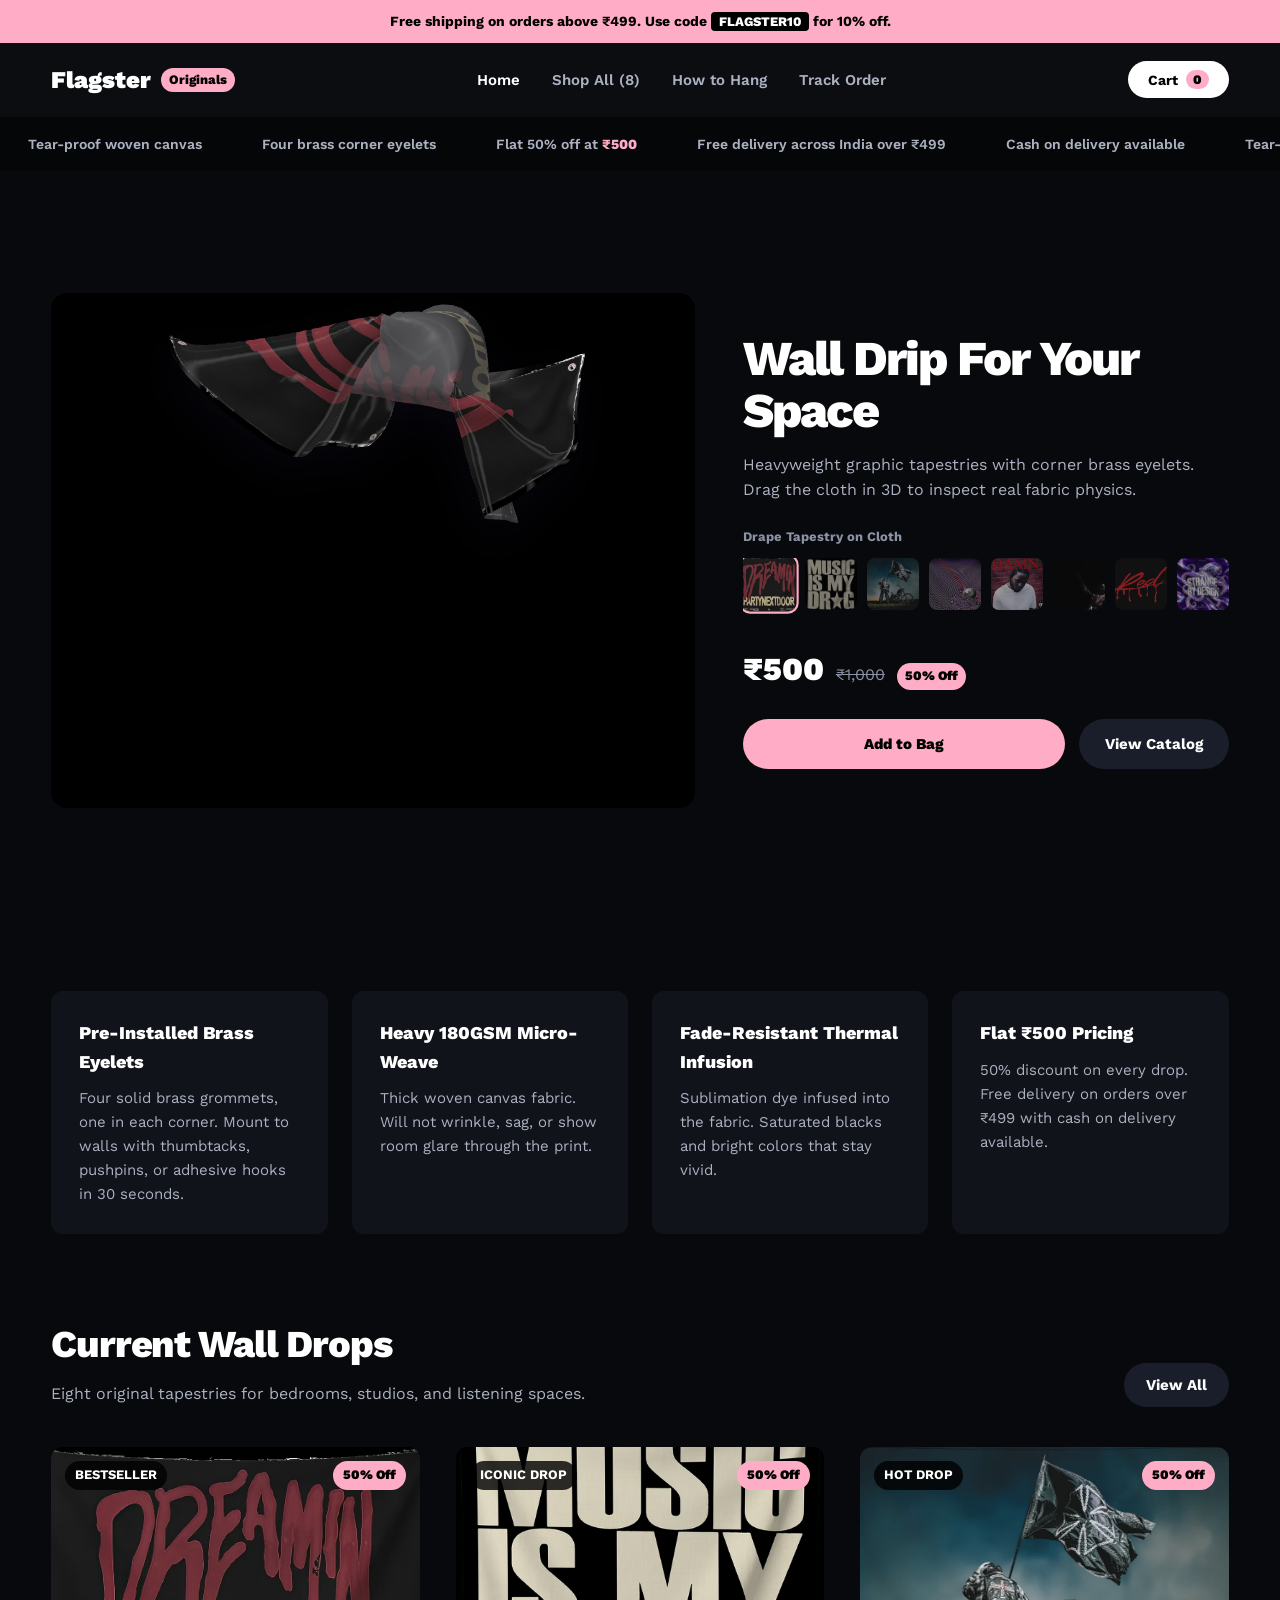
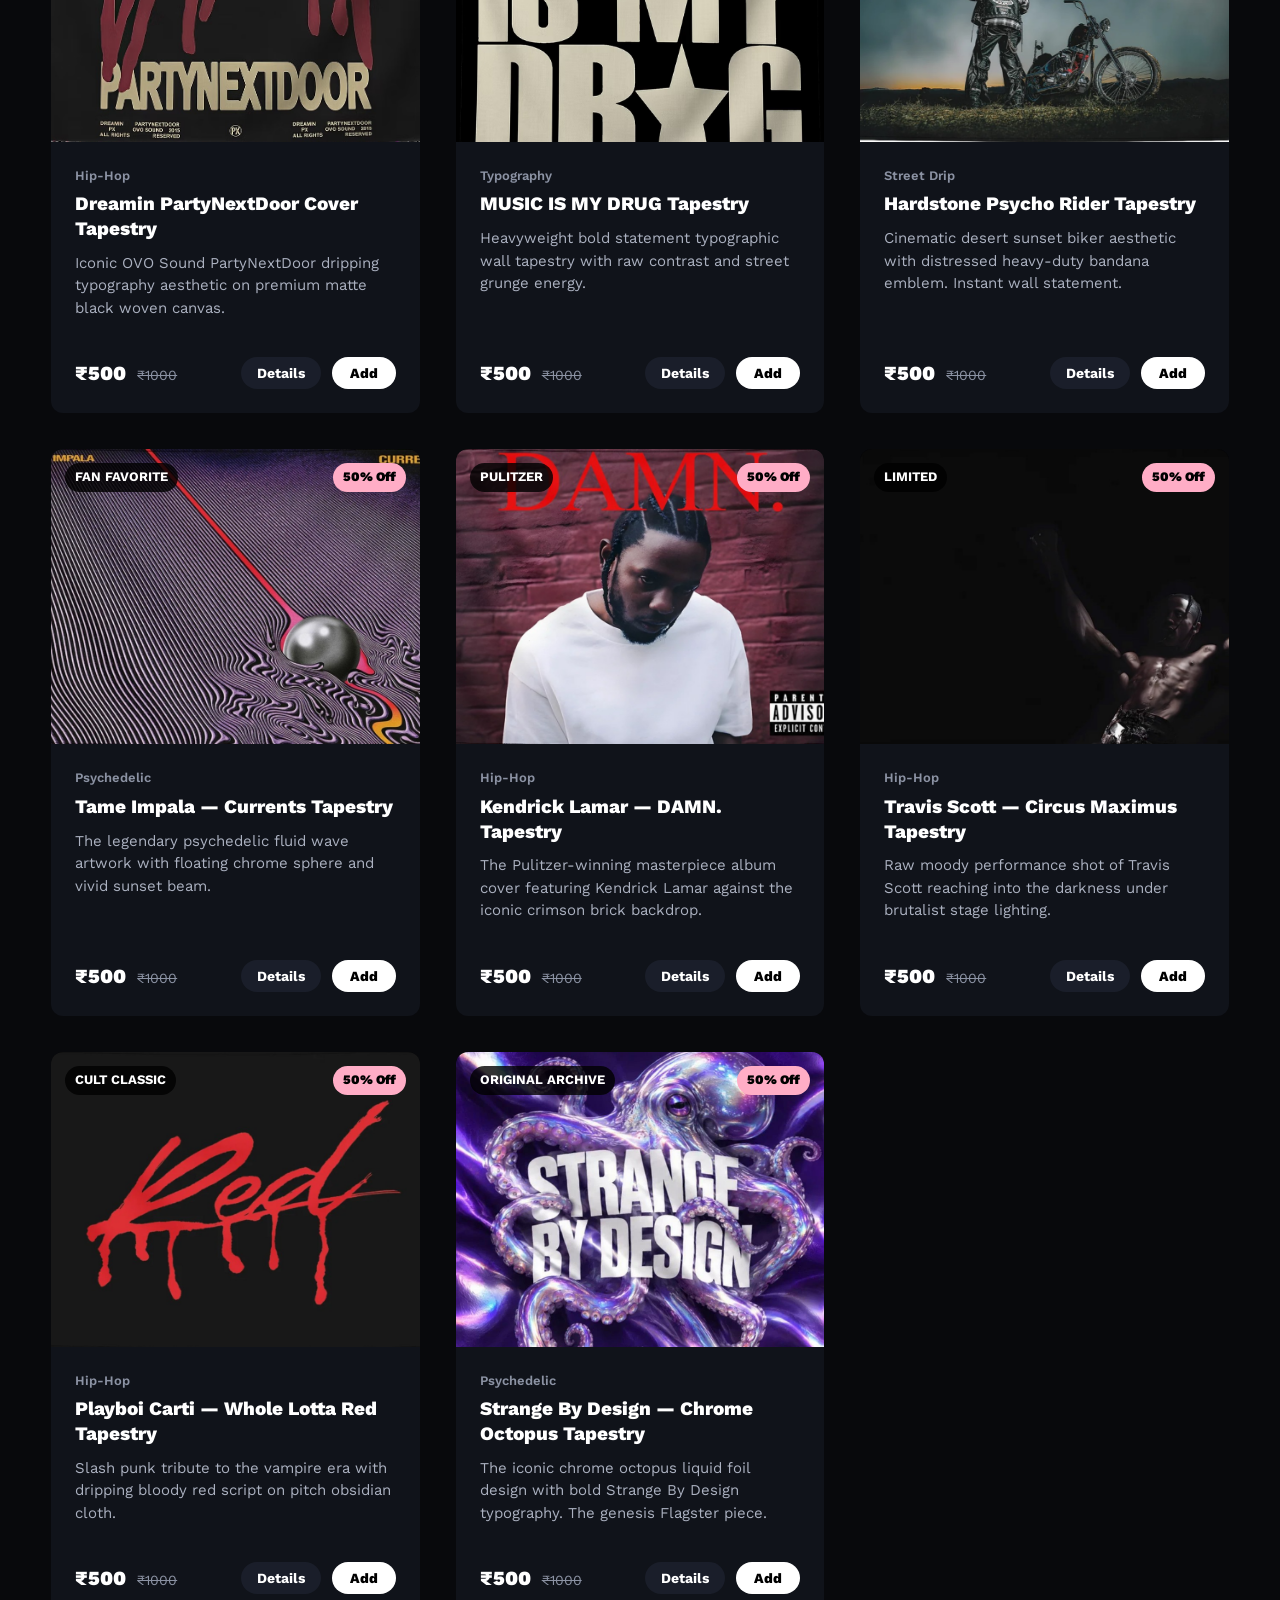
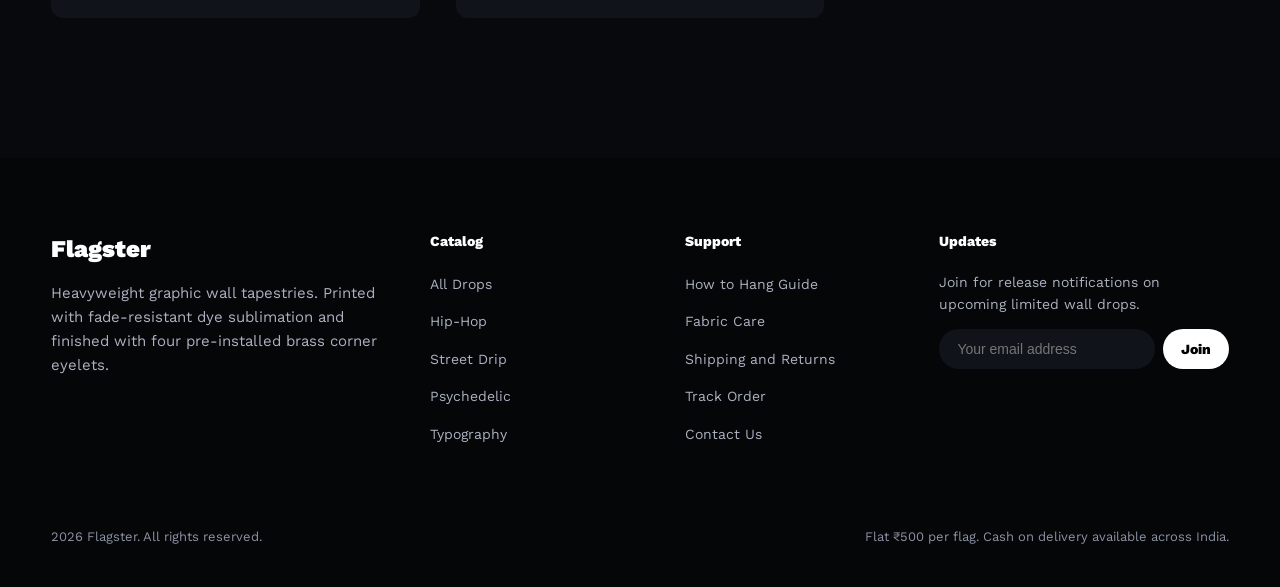
==== commit dcf96c1c: "refactor: apply taste-skill anti-slop design rules (Work Sans, 0 hairlines, tone steps, 0 emoji UI, " ====
--- a/index.html
+++ b/index.html
@@ -3,958 +3,673 @@
 <head>
   <meta charset="utf-8">
   <meta name="viewport" content="width=device-width, initial-scale=1">
-  <title>FLAGSTER — Statement Wall Tapestries & Flags | Under ₹1000</title>
-  <meta name="description" content="Flagster: Street-culture, hip-hop, and indie wall flags with 4 brass grommets. All drops ₹500 (50% OFF). Real-time 3D interactive preview.">
-  <link rel="stylesheet" href="https://fonts.googleapis.com/css2?family=Inter:wght@400;500;600;700;800;900&display=swap">
+  <title>Flagster · Wall Tapestries and Graphic Flags</title>
+  <meta name="description" content="Statement wall tapestries and graphic album art flags. Finished with four pre-installed corner brass grommets. Flat ₹500.">
+  <link rel="preconnect" href="https://fonts.googleapis.com">
+  <link rel="preconnect" href="https://fonts.gstatic.com" crossorigin>
+  <link rel="stylesheet" href="https://fonts.googleapis.com/css2?family=Work+Sans:wght@300;400;500;600;700;800;900&display=swap">
   <link rel="stylesheet" href="css/style.css">
   <style>
-    /* Hero Section */
-    .hero {
+    /* Two-column Hero: Stage and Card side-by-side, no overlap */
+    .hero-split-wrap {
+      max-width: 1440px;
+      margin: 0 auto;
+      padding: 40px var(--gutter) 60px;
+      display: grid;
+      grid-template-columns: 1.2fr 0.8fr;
+      gap: 48px;
+      align-items: center;
+      min-height: calc(100vh - 120px);
+    }
+    .hero-stage-box {
       position: relative;
-      height: calc(100vh - 105px);
-      min-height: 600px;
-      max-height: 900px;
+      aspect-ratio: 1.25/1;
+      background: #000000;
+      border-radius: 16px;
       overflow: hidden;
-      isolation: isolate;
-      background: radial-gradient(120% 95% at 58% 38%, #e8e9ed 0%, var(--paper) 46%, var(--paper-edge) 100%);
-      border-bottom: 1px solid var(--border);
-    }
-    .hero__cloth {
-      position: absolute;
-      inset: 0;
+    }
+    .hero-cloth-canvas {
       width: 100%;
       height: 100%;
       display: block;
-      z-index: 1;
       touch-action: pan-y;
       outline: none;
     }
-    .hero__cloth.is-over { cursor: grab; }
-    .hero__cloth.is-held { cursor: grabbing; }
-    .hero__still {
-      position: absolute;
-      left: 40%;
-      top: 48.5%;
-      width: min(64vw, 84vh);
-      aspect-ratio: 1.38/1;
-      object-fit: cover;
-      transform: translate(-50%, -50%) rotate(4deg);
-      box-shadow: -18px 40px 70px rgba(20,20,40,0.22);
-      display: none;
-      z-index: 1;
-    }
-    .hero.no-cloth .hero__still { display: block; }
-    .hero.no-cloth .hero__cloth { display: none; }
-
-    .hero-overlay {
-      position: absolute;
-      inset: 0;
-      z-index: 5;
-      pointer-events: none;
-      max-width: 1440px;
-      margin: 0 auto;
-      padding: 24px var(--gutter) 32px;
+    .hero-info-card {
       display: flex;
       flex-direction: column;
-      justify-content: space-between;
-    }
-    .hero-hint {
-      display: inline-flex;
-      align-items: center;
-      gap: 8px;
-      background: rgba(0, 0, 0, 0.75);
-      backdrop-filter: blur(8px);
-      padding: 6px 14px;
-      border-radius: var(--radius-pill);
-      font-size: 12px;
-      font-weight: 600;
-      letter-spacing: 0.04em;
-      text-transform: uppercase;
+    }
+    .hero-h1 {
+      font-size: clamp(34px, 3.8vw, 52px);
+      font-weight: 800;
+      letter-spacing: -0.04em;
+      line-height: 1.08;
       color: #ffffff;
-      width: fit-content;
-      pointer-events: auto;
-    }
-    .pulse-dot {
-      width: 8px;
-      height: 8px;
-      background: var(--green);
-      border-radius: 50%;
-      box-shadow: 0 0 10px var(--green);
-      animation: pulse 2s infinite;
-    }
-    @keyframes pulse {
-      0%, 100% { transform: scale(1); opacity: 1; }
-      50% { transform: scale(1.3); opacity: 0.6; }
-    }
-
-    .hero-content-box {
-      position: absolute;
-      right: var(--gutter);
-      top: 50%;
-      transform: translateY(-50%);
-      width: min(520px, 44vw);
-      pointer-events: auto;
-      background: rgba(255, 255, 255, 0.94);
-      backdrop-filter: blur(20px);
-      -webkit-backdrop-filter: blur(20px);
-      padding: 32px 36px;
-      border-radius: 20px;
-      box-shadow: 0 24px 60px rgba(0, 0, 0, 0.14);
-      color: var(--ink);
-    }
-    .hero-badge {
-      display: inline-flex;
-      align-items: center;
-      gap: 6px;
-      background: #ffe5e7;
-      color: var(--accent);
-      font-size: 12px;
-      font-weight: 800;
-      letter-spacing: 0.05em;
-      padding: 4px 10px;
-      border-radius: var(--radius-pill);
-      margin-bottom: 12px;
-      text-transform: uppercase;
-    }
-    .hero-title {
-      font-size: clamp(26px, 3vw, 38px);
-      font-weight: 900;
-      line-height: 1.1;
-      letter-spacing: -0.04em;
+      margin-bottom: 14px;
+    }
+    .hero-sub {
+      font-size: 16px;
+      color: var(--text-muted);
+      line-height: 1.6;
+      margin-bottom: 24px;
+    }
+    .tapestry-picker-label {
+      font-size: 13px;
+      font-weight: 700;
+      color: var(--text-dim);
       margin-bottom: 10px;
-      color: #0b0c10;
-    }
-    .hero-desc {
-      font-size: 14px;
-      color: #555b6d;
-      margin-bottom: 18px;
-      line-height: 1.45;
-    }
-    .hero-price-row {
+    }
+    .tapestry-thumbs-row {
+      display: flex;
+      gap: 10px;
+      overflow-x: auto;
+      padding-bottom: 10px;
+      margin-bottom: 24px;
+    }
+    .thumb-picker-btn {
+      width: 52px;
+      height: 52px;
+      border-radius: 8px;
+      overflow: hidden;
+      flex-shrink: 0;
+      cursor: pointer;
+      opacity: 0.6;
+      transition: opacity 0.2s ease, transform 0.2s ease;
+    }
+    .thumb-picker-btn:hover,
+    .thumb-picker-btn.is-active {
+      opacity: 1;
+      transform: scale(1.06);
+      outline: 2px solid var(--pink-accent);
+    }
+    .thumb-picker-btn img {
+      width: 100%;
+      height: 100%;
+      object-fit: cover;
+    }
+    .hero-price-line {
       display: flex;
       align-items: baseline;
       gap: 12px;
-      margin-bottom: 18px;
-    }
-    .price-sale { font-size: 32px; font-weight: 900; color: #000; letter-spacing: -0.04em; }
-    .price-mrp { font-size: 17px; font-weight: 500; color: #8c93a4; text-decoration: line-through; }
-    .price-discount-tag { background: #000; color: #fff; font-size: 12px; font-weight: 800; padding: 3px 8px; border-radius: 6px; }
-
-    .hero-flag-picker { margin-bottom: 20px; }
-    .picker-label { font-size: 11px; font-weight: 800; text-transform: uppercase; letter-spacing: 0.08em; color: #6b7280; margin-bottom: 8px; display: block; }
-    .flag-thumbs { display: grid; grid-template-columns: repeat(7, 1fr); gap: 6px; }
-    .flag-thumb-btn {
-      position: relative;
-      aspect-ratio: 1.38/1;
-      border-radius: 6px;
-      overflow: hidden;
-      border: 2px solid transparent;
-      padding: 0;
-      background: #222;
-      transition: all 0.2s ease;
-      cursor: pointer;
-    }
-    .flag-thumb-btn img { width: 100%; height: 100%; object-fit: cover; display: block; }
-    .flag-thumb-btn:hover { transform: translateY(-2px); border-color: #000; }
-    .flag-thumb-btn.is-active { border-color: #000; box-shadow: 0 0 0 2px #fff, 0 4px 12px rgba(0,0,0,0.3); }
-
-    .hero-cta-group { display: flex; gap: 10px; }
-    .hero-cta-group .btn { flex: 1; }
-    .hero-perks {
+      margin-bottom: 24px;
+    }
+    .hero-price-val {
+      font-size: 32px;
+      font-weight: 900;
+      color: #ffffff;
+    }
+    .hero-price-orig {
+      font-size: 16px;
+      color: var(--text-dim);
+      text-decoration: line-through;
+    }
+    .hero-price-disc {
+      background: var(--pink-accent);
+      color: #000000;
+      font-size: 13px;
+      font-weight: 900;
+      padding: 3px 8px;
+      border-radius: var(--radius-pill);
+    }
+    .hero-actions {
       display: flex;
-      align-items: center;
       gap: 14px;
-      margin-top: 16px;
-      padding-top: 14px;
-      border-top: 1px solid rgba(0,0,0,0.08);
-      font-size: 12px;
-      font-weight: 600;
-      color: #636a7c;
-      flex-wrap: wrap;
-    }
-
-    /* Features Strip */
-    .features-strip {
-      background: var(--bg-card);
-      border-bottom: 1px solid var(--border);
-      padding: 32px var(--gutter);
-    }
-    .features-grid {
+    }
+
+    .section-wrap {
       max-width: 1440px;
       margin: 0 auto;
+      padding: 60px var(--gutter);
+    }
+    .section-header {
+      display: flex;
+      align-items: flex-end;
+      justify-content: space-between;
+      margin-bottom: 40px;
+    }
+    .section-title {
+      font-size: clamp(26px, 3vw, 38px);
+      font-weight: 800;
+      letter-spacing: -0.03em;
+      color: #ffffff;
+    }
+    .section-sub {
+      font-size: 16px;
+      color: var(--text-muted);
+      margin-top: 6px;
+    }
+
+    .features-grid {
       display: grid;
-      grid-template-columns: repeat(4, 1fr);
-      gap: 20px;
-    }
-    .feature-item {
-      display: flex;
-      align-items: flex-start;
-      gap: 14px;
-    }
-    .feature-icon {
-      width: 42px;
-      height: 42px;
-      background: var(--bg-surface);
-      border: 1px solid var(--border-strong);
-      border-radius: 10px;
-      display: flex;
-      align-items: center;
-      justify-content: center;
+      grid-template-columns: repeat(auto-fit, minmax(260px, 1fr));
+      gap: 24px;
+    }
+    .feature-tile {
+      background: var(--bg-card);
+      border-radius: 12px;
+      padding: 28px;
+    }
+    .feature-tile h4 {
       font-size: 18px;
-      flex-shrink: 0;
-    }
-    .feature-text h4 { font-size: 15px; font-weight: 700; margin-bottom: 2px; color: #fff; }
-    .feature-text p { font-size: 13px; color: var(--text-muted); line-height: 1.4; }
-
-    .filter-pills { display: flex; gap: 8px; flex-wrap: wrap; }
-    .filter-btn {
-      padding: 8px 18px;
-      border-radius: var(--radius-pill);
-      font-size: 13px;
-      font-weight: 600;
-      background: var(--bg-card);
-      border: 1px solid var(--border);
+      font-weight: 800;
+      color: #ffffff;
+      margin-bottom: 10px;
+    }
+    .feature-tile p {
+      font-size: 15px;
       color: var(--text-muted);
-      transition: all 0.2s;
-    }
-    .filter-btn:hover { color: #fff; border-color: var(--border-strong); }
-    .filter-btn.is-active { background: #fff; color: #000; border-color: #fff; }
-
-    @media (max-width: 1099px) {
-      .hero { height: auto; min-height: 700px; }
-      .hero-content-box { position: static; transform: none; width: 100%; margin-top: auto; }
-      .features-grid { grid-template-columns: repeat(2, 1fr); }
-    }
-    @media (max-width: 640px) {
-      .features-grid { grid-template-columns: 1fr; }
-      .flag-thumbs { grid-template-columns: repeat(4, 1fr); }
+      line-height: 1.6;
+    }
+
+    @media (max-width: 1024px) {
+      .hero-split-wrap {
+        grid-template-columns: 1fr;
+        gap: 36px;
+        min-height: auto;
+      }
     }
   </style>
 </head>
 <body>
 
-  <!-- Announcement Top Banner -->
+  <!-- Announcement Bar -->
   <aside class="announcement">
-    <span>Free Shipping For Order Above ₹499 and Use Code: "<strong>FLAGSTER10</strong>" For 10% off</span>
+    <span>Free shipping on orders above ₹499. Use code <strong>FLAGSTER10</strong> for 10% off.</span>
   </aside>
 
-  <!-- Sticky Navbar -->
+  <!-- Navigation -->
   <header class="nav-bar">
     <div class="nav-inner">
       <a href="index.html" class="nav-logo">
-        <span>FLAGSTER</span>
-        <span class="nav-logo-tag">ORIGINALS</span>
+        <span>Flagster</span>
+        <span class="nav-logo-badge">Originals</span>
       </a>
 
       <nav class="nav-links">
         <a href="index.html" class="is-active">Home</a>
         <a href="shop.html" class="">Shop All (8)</a>
-        <a href="index.html#studio" class="">3D Cloth Studio</a>
-        <a href="faq.html" class="">How to Hang & FAQ</a>
-        <a href="contact.html" class="">Contact & Track</a>
+        <a href="faq.html" class="">How to Hang</a>
+        <a href="contact.html" class="">Track Order</a>
       </nav>
 
       <div class="nav-actions">
         <button class="nav-cart-btn" id="open-cart-btn" aria-label="Open Cart">
-          <svg width="18" height="18" viewBox="0 0 24 24" fill="none" stroke="currentColor" stroke-width="2.5"><path d="M6 2L3 6v14a2 2 0 0 0 2 2h14a2 2 0 0 0 2-2V6l-3-4z"/><line x1="3" y1="6" x2="21" y2="6"/><path d="M16 10a4 4 0 0 1-8 0"/></svg>
           <span>Cart</span>
-          <span class="cart-pill-count" id="nav-cart-badge">0</span>
+          <span class="cart-badge" id="nav-cart-badge">0</span>
         </button>
       </div>
     </div>
   </header>
 
-
-  <!-- 3D Interactive Hero -->
-  <section class="hero" id="studio" aria-label="Flagster 3D Studio">
-    <canvas class="hero__cloth" id="cloth" role="img" tabindex="-1" aria-label="Interactive 3D hanging tapestry flag with physics simulation. Grab and drag with mouse or finger to tug."></canvas>
-    <img class="hero__still" id="still" alt="Tapestry Flag" decoding="async" src="products/dreamin-partynextdoor.jpg">
-
-    <div class="hero-overlay">
-      <div class="hero-hint">
-        <span class="pulse-dot"></span>
-        <span>Interactive 3D Preview — Drag & Tug The Tapestry</span>
-      </div>
-
-      <div class="hero-content-box">
-        <div class="hero-badge">⚡ 50% OFF TODAY • UNDER ₹1000</div>
-        <h1 class="hero-title" id="hero-flag-title">Dreamin PartyNextDoor Cover Tapestry</h1>
-        <p class="hero-desc" id="hero-flag-desc">Iconic OVO Sound PartyNextDoor dripping typography aesthetic on premium matte black woven canvas.</p>
-
-        <!-- Flag Selector -->
-        <div class="hero-flag-picker">
-          <span class="picker-label">Switch Live 3D Tapestry:</span>
-          <div class="flag-thumbs">
-            
-          <button class="flag-thumb-btn is-active" data-id="pnd" title="Dreamin PartyNextDoor Cover Tapestry" aria-label="View Dreamin PartyNextDoor Cover Tapestry in 3D">
-            <img src="products/dreamin-partynextdoor.jpg" alt="Dreamin PartyNextDoor Cover Tapestry" loading="lazy">
-          </button>
-        
-          <button class="flag-thumb-btn " data-id="music" title="MUSIC IS MY DR★G Tapestry" aria-label="View MUSIC IS MY DR★G Tapestry in 3D">
-            <img src="products/music-is-my-drug.jpg" alt="MUSIC IS MY DR★G Tapestry" loading="lazy">
-          </button>
-        
-          <button class="flag-thumb-btn " data-id="hardstone" title="Hardstone Psycho Rider Tapestry" aria-label="View Hardstone Psycho Rider Tapestry in 3D">
-            <img src="products/hardstone-psycho.jpg" alt="Hardstone Psycho Rider Tapestry" loading="lazy">
-          </button>
-        
-          <button class="flag-thumb-btn " data-id="currents" title="Tame Impala — Currents Tapestry" aria-label="View Tame Impala — Currents Tapestry in 3D">
-            <img src="products/tame-impala-currents.jpg" alt="Tame Impala — Currents Tapestry" loading="lazy">
-          </button>
-        
-          <button class="flag-thumb-btn " data-id="damn" title="Kendrick Lamar — DAMN. Tapestry" aria-label="View Kendrick Lamar — DAMN. Tapestry in 3D">
-            <img src="products/kendrick-damn.jpg" alt="Kendrick Lamar — DAMN. Tapestry" loading="lazy">
-          </button>
-        
-          <button class="flag-thumb-btn " data-id="travis-utopia" title="Travis Scott — Circus Maximus Tapestry" aria-label="View Travis Scott — Circus Maximus Tapestry in 3D">
-            <img src="products/travis-utopia.jpg" alt="Travis Scott — Circus Maximus Tapestry" loading="lazy">
-          </button>
-        
-          <button class="flag-thumb-btn " data-id="carti" title="Playboi Carti — Whole Lotta Red Tapestry" aria-label="View Playboi Carti — Whole Lotta Red Tapestry in 3D">
-            <img src="products/carti-red.jpg" alt="Playboi Carti — Whole Lotta Red Tapestry" loading="lazy">
-          </button>
-        
-          <button class="flag-thumb-btn " data-id="strange" title="Strange By Design — Chrome Octopus Tapestry" aria-label="View Strange By Design — Chrome Octopus Tapestry in 3D">
-            <img src="products/strange-by-design.jpg" alt="Strange By Design — Chrome Octopus Tapestry" loading="lazy">
-          </button>
-        
-          </div>
-        </div>
-
-        <div class="hero-price-row">
-          <span class="price-sale">₹500</span>
-          <span class="price-mrp">₹1000</span>
-          <span class="price-discount-tag">50% OFF</span>
-        </div>
-
-        <div class="hero-cta-group">
-          <button class="btn btn-primary" id="hero-add-cart-btn" onclick="addToCart(currentHeroProductId)">
-            <span>Add to Cart • ₹500</span>
-          </button>
-          <button class="btn btn-secondary" onclick="buyNowHero()">
-            <span>Buy Now</span>
-          </button>
-        </div>
-
-        <div class="hero-perks">
-          <span>🔩 4 Brass Grommets</span>
-          <span>🧵 Fade-Proof Canvas</span>
-          <span>🚚 Ships in 24h</span>
-        </div>
+  <!-- Marquee -->
+  <aside class="marquee-bar">
+    <div class="marquee-track">
+      <span>Tear-proof woven canvas</span>
+      <span>Four brass corner eyelets</span>
+      <span>Flat 50% off at <strong>₹500</strong></span>
+      <span>Free delivery across India over ₹499</span>
+      <span>Cash on delivery available</span>
+      <span>Tear-proof woven canvas</span>
+      <span>Four brass corner eyelets</span>
+      <span>Flat 50% off at <strong>₹500</strong></span>
+      <span>Free delivery across India over ₹499</span>
+      <span>Cash on delivery available</span>
+    </div>
+  </aside>
+
+  <!-- Hero with Live 3D Cloth Physics -->
+  <main class="hero-split-wrap">
+    <div class="hero-stage-box" id="hero-view">
+      <canvas id="hero-cloth" class="hero-cloth-canvas"></canvas>
+    </div>
+
+    <div class="hero-info-card">
+      <h1 class="hero-h1">Wall Drip For Your Space</h1>
+      <p class="hero-sub">Heavyweight graphic tapestries with corner brass eyelets. Drag the cloth in 3D to inspect real fabric physics.</p>
+
+      <div class="tapestry-picker-label">Drape Tapestry on Cloth</div>
+      <div class="tapestry-thumbs-row">
+        <button class="thumb-picker-btn is-active" onclick="switchHeroFlag('pnd', 'products/dreamin-partynextdoor.jpg', 'Dreamin PartyNextDoor Cover Tapestry', this)" title="Dreamin PartyNextDoor Cover Tapestry"><img src="products/dreamin-partynextdoor.jpg" alt="Dreamin PartyNextDoor Cover Tapestry"></button><button class="thumb-picker-btn " onclick="switchHeroFlag('music', 'products/music-is-my-drug.jpg', 'MUSIC IS MY DRUG Tapestry', this)" title="MUSIC IS MY DRUG Tapestry"><img src="products/music-is-my-drug.jpg" alt="MUSIC IS MY DRUG Tapestry"></button><button class="thumb-picker-btn " onclick="switchHeroFlag('hardstone', 'products/hardstone-psycho.jpg', 'Hardstone Psycho Rider Tapestry', this)" title="Hardstone Psycho Rider Tapestry"><img src="products/hardstone-psycho.jpg" alt="Hardstone Psycho Rider Tapestry"></button><button class="thumb-picker-btn " onclick="switchHeroFlag('currents', 'products/tame-impala-currents.jpg', 'Tame Impala — Currents Tapestry', this)" title="Tame Impala — Currents Tapestry"><img src="products/tame-impala-currents.jpg" alt="Tame Impala — Currents Tapestry"></button><button class="thumb-picker-btn " onclick="switchHeroFlag('damn', 'products/kendrick-damn.jpg', 'Kendrick Lamar — DAMN. Tapestry', this)" title="Kendrick Lamar — DAMN. Tapestry"><img src="products/kendrick-damn.jpg" alt="Kendrick Lamar — DAMN. Tapestry"></button><button class="thumb-picker-btn " onclick="switchHeroFlag('travis-utopia', 'products/travis-utopia.jpg', 'Travis Scott — Circus Maximus Tapestry', this)" title="Travis Scott — Circus Maximus Tapestry"><img src="products/travis-utopia.jpg" alt="Travis Scott — Circus Maximus Tapestry"></button><button class="thumb-picker-btn " onclick="switchHeroFlag('carti', 'products/carti-red.jpg', 'Playboi Carti — Whole Lotta Red Tapestry', this)" title="Playboi Carti — Whole Lotta Red Tapestry"><img src="products/carti-red.jpg" alt="Playboi Carti — Whole Lotta Red Tapestry"></button><button class="thumb-picker-btn " onclick="switchHeroFlag('strange', 'products/strange-by-design.jpg', 'Strange By Design — Chrome Octopus Tapestry', this)" title="Strange By Design — Chrome Octopus Tapestry"><img src="products/strange-by-design.jpg" alt="Strange By Design — Chrome Octopus Tapestry"></button>
+      </div>
+
+      <div class="hero-price-line">
+        <span class="hero-price-val">₹500</span>
+        <span class="hero-price-orig">₹1,000</span>
+        <span class="hero-price-disc">50% Off</span>
+      </div>
+
+      <div class="hero-actions">
+        <button class="btn-pink" style="flex: 1;" onclick="handleHeroAdd()">Add to Bag</button>
+        <a href="shop.html" class="btn-secondary">View Catalog</a>
+      </div>
+    </div>
+  </main>
+
+  <!-- Feature Pillars -->
+  <section class="section-wrap" style="padding-top: 40px;">
+    <div class="features-grid">
+      <div class="feature-tile">
+        <h4>Pre-Installed Brass Eyelets</h4>
+        <p>Four solid brass grommets, one in each corner. Mount to walls with thumbtacks, pushpins, or adhesive hooks in 30 seconds.</p>
+      </div>
+      <div class="feature-tile">
+        <h4>Heavy 180GSM Micro-Weave</h4>
+        <p>Thick woven canvas fabric. Will not wrinkle, sag, or show room glare through the print.</p>
+      </div>
+      <div class="feature-tile">
+        <h4>Fade-Resistant Thermal Infusion</h4>
+        <p>Sublimation dye infused into the fabric. Saturated blacks and bright colors that stay vivid.</p>
+      </div>
+      <div class="feature-tile">
+        <h4>Flat ₹500 Pricing</h4>
+        <p>50% discount on every drop. Free delivery on orders over ₹499 with cash on delivery available.</p>
       </div>
     </div>
   </section>
 
-  <!-- Features Strip -->
-  <section class="features-strip">
-    <div class="features-grid">
-      <div class="feature-item">
-        <div class="feature-icon">🔩</div>
-        <div class="feature-text">
-          <h4>Pre-Installed Grommets</h4>
-          <p>4 solid brass corner eyelets. Mount with pushpins or hooks in 30 seconds.</p>
-        </div>
-      </div>
-      <div class="feature-item">
-        <div class="feature-icon">🧵</div>
-        <div class="feature-text">
-          <h4>180GSM Micro-Weave</h4>
-          <p>Thick polyester canvas. No wrinkles, no see-through, zero fraying.</p>
-        </div>
-      </div>
-      <div class="feature-item">
-        <div class="feature-icon">🎨</div>
-        <div class="feature-text">
-          <h4>HD Thermal Dye</h4>
-          <p>Sublimation color infusion with deep blacks that never wash out.</p>
-        </div>
-      </div>
-      <div class="feature-item">
-        <div class="feature-icon">💸</div>
-        <div class="feature-text">
-          <h4>₹500 Flat Rate (50% Off)</h4>
-          <p>Premium aesthetics under ₹1,000. Free delivery on 2+ flags.</p>
-        </div>
-      </div>
-    </div>
-  </section>
-
-  <!-- Trending Drops Section -->
-  <section class="section" id="shop">
+  <!-- Curated Drops -->
+  <section class="section-wrap" style="padding-top: 20px;">
     <div class="section-header">
       <div>
-        <span class="section-tag">2026 Collection</span>
-        <h2 class="section-title">TRENDING WALL DROPS</h2>
-        <p class="section-sub">Statement album & aesthetic tapestries for bedroom, dorm, or studio. All drops ₹500 each.</p>
-      </div>
-
-      <div class="filter-pills">
-        <button class="filter-btn is-active" data-filter="all">All Flags (8)</button>
-        <button class="filter-btn" data-filter="Hip-Hop">Hip-Hop</button>
-        <button class="filter-btn" data-filter="Street Drip">Street Drip</button>
-        <button class="filter-btn" data-filter="Psychedelic">Psychedelic</button>
-        <button class="filter-btn" data-filter="Typography">Typography</button>
-      </div>
-    </div>
-
-    <div class="products-grid">
+        <h2 class="section-title">Current Wall Drops</h2>
+        <p class="section-sub">Eight original tapestries for bedrooms, studios, and listening spaces.</p>
+      </div>
+      <a href="shop.html" class="btn-secondary" style="padding: 10px 22px;">View All</a>
+    </div>
+
+    <div class="product-grid">
       
-        <article class="product-card" data-category="Hip-Hop">
-          <div class="product-media">
-            <a href="product.html?id=pnd">
-              <img src="products/dreamin-partynextdoor.jpg" alt="Dreamin PartyNextDoor Cover Tapestry" loading="lazy">
-            </a>
-            <span class="product-tag-badge">BESTSELLER</span>
-            <span class="product-discount-badge">50% OFF</span>
-          </div>
-          <div class="product-body">
-            <span class="product-cat">Hip-Hop</span>
-            <h3 class="product-name"><a href="product.html?id=pnd">Dreamin PartyNextDoor Cover Tapestry</a></h3>
-            <div class="product-rating">
-              <span>★ ★ ★ ★ ★</span>
-              <span>4.9 (184 reviews)</span>
-            </div>
-            <p class="product-desc">Iconic OVO Sound PartyNextDoor dripping typography aesthetic on premium matte black woven canvas.</p>
-            <div class="product-footer">
-              <div class="card-price">
-                <span class="card-price-sale">₹500</span>
-                <span class="card-price-mrp">₹1000</span>
-              </div>
-              <div class="card-actions">
-                <button class="card-btn-view" onclick="loadProductInHero('pnd')" title="Test in 3D Studio">
-                  <span>3D View</span>
-                </button>
-                <button class="card-btn-cart" onclick="addToCart('pnd')">
-                  <span>+ Add</span>
-                </button>
-              </div>
-            </div>
-          </div>
-        </article>
-        
-        <article class="product-card" data-category="Typography">
-          <div class="product-media">
-            <a href="product.html?id=music">
-              <img src="products/music-is-my-drug.jpg" alt="MUSIC IS MY DR★G Tapestry" loading="lazy">
-            </a>
-            <span class="product-tag-badge">ICONIC DROP</span>
-            <span class="product-discount-badge">50% OFF</span>
-          </div>
-          <div class="product-body">
-            <span class="product-cat">Typography</span>
-            <h3 class="product-name"><a href="product.html?id=music">MUSIC IS MY DR★G Tapestry</a></h3>
-            <div class="product-rating">
-              <span>★ ★ ★ ★ ★</span>
-              <span>4.9 (342 reviews)</span>
-            </div>
-            <p class="product-desc">Heavyweight bold statement typographic wall tapestry with raw contrast and street grunge energy.</p>
-            <div class="product-footer">
-              <div class="card-price">
-                <span class="card-price-sale">₹500</span>
-                <span class="card-price-mrp">₹1000</span>
-              </div>
-              <div class="card-actions">
-                <button class="card-btn-view" onclick="loadProductInHero('music')" title="Test in 3D Studio">
-                  <span>3D View</span>
-                </button>
-                <button class="card-btn-cart" onclick="addToCart('music')">
-                  <span>+ Add</span>
-                </button>
-              </div>
-            </div>
-          </div>
-        </article>
-        
-        <article class="product-card" data-category="Street Drip">
-          <div class="product-media">
-            <a href="product.html?id=hardstone">
-              <img src="products/hardstone-psycho.jpg" alt="Hardstone Psycho Rider Tapestry" loading="lazy">
-            </a>
-            <span class="product-tag-badge">HOT DROP</span>
-            <span class="product-discount-badge">50% OFF</span>
-          </div>
-          <div class="product-body">
-            <span class="product-cat">Street Drip</span>
-            <h3 class="product-name"><a href="product.html?id=hardstone">Hardstone Psycho Rider Tapestry</a></h3>
-            <div class="product-rating">
-              <span>★ ★ ★ ★ ★</span>
-              <span>4.9 (218 reviews)</span>
-            </div>
-            <p class="product-desc">Cinematic desert sunset biker aesthetic with distressed heavy-duty bandana emblem. Instant wall statement.</p>
-            <div class="product-footer">
-              <div class="card-price">
-                <span class="card-price-sale">₹500</span>
-                <span class="card-price-mrp">₹1000</span>
-              </div>
-              <div class="card-actions">
-                <button class="card-btn-view" onclick="loadProductInHero('hardstone')" title="Test in 3D Studio">
-                  <span>3D View</span>
-                </button>
-                <button class="card-btn-cart" onclick="addToCart('hardstone')">
-                  <span>+ Add</span>
-                </button>
-              </div>
-            </div>
-          </div>
-        </article>
-        
-        <article class="product-card" data-category="Psychedelic">
-          <div class="product-media">
-            <a href="product.html?id=currents">
-              <img src="products/tame-impala-currents.jpg" alt="Tame Impala — Currents Tapestry" loading="lazy">
-            </a>
-            <span class="product-tag-badge">FAN FAVORITE</span>
-            <span class="product-discount-badge">50% OFF</span>
-          </div>
-          <div class="product-body">
-            <span class="product-cat">Psychedelic</span>
-            <h3 class="product-name"><a href="product.html?id=currents">Tame Impala — Currents Tapestry</a></h3>
-            <div class="product-rating">
-              <span>★ ★ ★ ★ ★</span>
-              <span>5.0 (420 reviews)</span>
-            </div>
-            <p class="product-desc">The legendary psychedelic fluid wave artwork with floating chrome sphere and vivid sunset beam.</p>
-            <div class="product-footer">
-              <div class="card-price">
-                <span class="card-price-sale">₹500</span>
-                <span class="card-price-mrp">₹1000</span>
-              </div>
-              <div class="card-actions">
-                <button class="card-btn-view" onclick="loadProductInHero('currents')" title="Test in 3D Studio">
-                  <span>3D View</span>
-                </button>
-                <button class="card-btn-cart" onclick="addToCart('currents')">
-                  <span>+ Add</span>
-                </button>
-              </div>
-            </div>
-          </div>
-        </article>
-        
-        <article class="product-card" data-category="Hip-Hop">
-          <div class="product-media">
-            <a href="product.html?id=damn">
-              <img src="products/kendrick-damn.jpg" alt="Kendrick Lamar — DAMN. Tapestry" loading="lazy">
-            </a>
-            <span class="product-tag-badge">PULITZER</span>
-            <span class="product-discount-badge">50% OFF</span>
-          </div>
-          <div class="product-body">
-            <span class="product-cat">Hip-Hop</span>
-            <h3 class="product-name"><a href="product.html?id=damn">Kendrick Lamar — DAMN. Tapestry</a></h3>
-            <div class="product-rating">
-              <span>★ ★ ★ ★ ★</span>
-              <span>4.9 (295 reviews)</span>
-            </div>
-            <p class="product-desc">The Pulitzer-winning masterpiece album cover featuring Kendrick Lamar against the iconic crimson brick backdrop.</p>
-            <div class="product-footer">
-              <div class="card-price">
-                <span class="card-price-sale">₹500</span>
-                <span class="card-price-mrp">₹1000</span>
-              </div>
-              <div class="card-actions">
-                <button class="card-btn-view" onclick="loadProductInHero('damn')" title="Test in 3D Studio">
-                  <span>3D View</span>
-                </button>
-                <button class="card-btn-cart" onclick="addToCart('damn')">
-                  <span>+ Add</span>
-                </button>
-              </div>
-            </div>
-          </div>
-        </article>
-        
-        <article class="product-card" data-category="Hip-Hop">
-          <div class="product-media">
-            <a href="product.html?id=travis-utopia">
-              <img src="products/travis-utopia.jpg" alt="Travis Scott — Circus Maximus Tapestry" loading="lazy">
-            </a>
-            <span class="product-tag-badge">LIMITED</span>
-            <span class="product-discount-badge">50% OFF</span>
-          </div>
-          <div class="product-body">
-            <span class="product-cat">Hip-Hop</span>
-            <h3 class="product-name"><a href="product.html?id=travis-utopia">Travis Scott — Circus Maximus Tapestry</a></h3>
-            <div class="product-rating">
-              <span>★ ★ ★ ★ ★</span>
-              <span>4.8 (167 reviews)</span>
-            </div>
-            <p class="product-desc">Raw moody performance shot of Travis Scott reaching into the darkness under brutalist stage lighting.</p>
-            <div class="product-footer">
-              <div class="card-price">
-                <span class="card-price-sale">₹500</span>
-                <span class="card-price-mrp">₹1000</span>
-              </div>
-              <div class="card-actions">
-                <button class="card-btn-view" onclick="loadProductInHero('travis-utopia')" title="Test in 3D Studio">
-                  <span>3D View</span>
-                </button>
-                <button class="card-btn-cart" onclick="addToCart('travis-utopia')">
-                  <span>+ Add</span>
-                </button>
-              </div>
-            </div>
-          </div>
-        </article>
-        
-        <article class="product-card" data-category="Hip-Hop">
-          <div class="product-media">
-            <a href="product.html?id=carti">
-              <img src="products/carti-red.jpg" alt="Playboi Carti — Whole Lotta Red Tapestry" loading="lazy">
-            </a>
-            <span class="product-tag-badge">CULT CLASSIC</span>
-            <span class="product-discount-badge">50% OFF</span>
-          </div>
-          <div class="product-body">
-            <span class="product-cat">Hip-Hop</span>
-            <h3 class="product-name"><a href="product.html?id=carti">Playboi Carti — Whole Lotta Red Tapestry</a></h3>
-            <div class="product-rating">
-              <span>★ ★ ★ ★ ★</span>
-              <span>4.9 (388 reviews)</span>
-            </div>
-            <p class="product-desc">Slash punk tribute to the vampire era with dripping bloody red script on pitch obsidian cloth.</p>
-            <div class="product-footer">
-              <div class="card-price">
-                <span class="card-price-sale">₹500</span>
-                <span class="card-price-mrp">₹1000</span>
-              </div>
-              <div class="card-actions">
-                <button class="card-btn-view" onclick="loadProductInHero('carti')" title="Test in 3D Studio">
-                  <span>3D View</span>
-                </button>
-                <button class="card-btn-cart" onclick="addToCart('carti')">
-                  <span>+ Add</span>
-                </button>
-              </div>
-            </div>
-          </div>
-        </article>
-        
-        <article class="product-card" data-category="Psychedelic">
-          <div class="product-media">
-            <a href="product.html?id=strange">
-              <img src="products/strange-by-design.jpg" alt="Strange By Design — Chrome Octopus Tapestry" loading="lazy">
-            </a>
-            <span class="product-tag-badge">ORIGINAL ARCHIVE</span>
-            <span class="product-discount-badge">50% OFF</span>
-          </div>
-          <div class="product-body">
-            <span class="product-cat">Psychedelic</span>
-            <h3 class="product-name"><a href="product.html?id=strange">Strange By Design — Chrome Octopus Tapestry</a></h3>
-            <div class="product-rating">
-              <span>★ ★ ★ ★ ★</span>
-              <span>4.9 (512 reviews)</span>
-            </div>
-            <p class="product-desc">The iconic chrome octopus liquid foil design with bold Strange By Design typography. The genesis Flagster piece.</p>
-            <div class="product-footer">
-              <div class="card-price">
-                <span class="card-price-sale">₹500</span>
-                <span class="card-price-mrp">₹1000</span>
-              </div>
-              <div class="card-actions">
-                <button class="card-btn-view" onclick="loadProductInHero('strange')" title="Test in 3D Studio">
-                  <span>3D View</span>
-                </button>
-                <button class="card-btn-cart" onclick="addToCart('strange')">
-                  <span>+ Add</span>
-                </button>
-              </div>
-            </div>
-          </div>
-        </article>
-        
+      <article class="product-card">
+        <div class="product-thumb-wrap">
+          <a href="product.html?id=pnd">
+            <img class="product-thumb-img" src="products/dreamin-partynextdoor.jpg" alt="Dreamin PartyNextDoor Cover Tapestry" loading="lazy">
+          </a>
+          <span class="badge-tag">BESTSELLER</span>
+          <span class="badge-sale">50% Off</span>
+        </div>
+        <div class="product-body">
+          <div class="product-category">Hip-Hop</div>
+          <h3 class="product-title"><a href="product.html?id=pnd">Dreamin PartyNextDoor Cover Tapestry</a></h3>
+          <p class="product-desc">Iconic OVO Sound PartyNextDoor dripping typography aesthetic on premium matte black woven canvas.</p>
+          <div class="product-footer">
+            <div>
+              <span class="price-current">₹500</span>
+              <span class="price-mrp">₹1000</span>
+            </div>
+            <div>
+              <a href="product.html?id=pnd" class="btn-view-drop">Details</a>
+              <button class="btn-quick-add" onclick="addToCart('pnd', 1, 'Medium (4x3 ft)')">Add</button>
+            </div>
+          </div>
+        </div>
+      </article>
+      <article class="product-card">
+        <div class="product-thumb-wrap">
+          <a href="product.html?id=music">
+            <img class="product-thumb-img" src="products/music-is-my-drug.jpg" alt="MUSIC IS MY DRUG Tapestry" loading="lazy">
+          </a>
+          <span class="badge-tag">ICONIC DROP</span>
+          <span class="badge-sale">50% Off</span>
+        </div>
+        <div class="product-body">
+          <div class="product-category">Typography</div>
+          <h3 class="product-title"><a href="product.html?id=music">MUSIC IS MY DRUG Tapestry</a></h3>
+          <p class="product-desc">Heavyweight bold statement typographic wall tapestry with raw contrast and street grunge energy.</p>
+          <div class="product-footer">
+            <div>
+              <span class="price-current">₹500</span>
+              <span class="price-mrp">₹1000</span>
+            </div>
+            <div>
+              <a href="product.html?id=music" class="btn-view-drop">Details</a>
+              <button class="btn-quick-add" onclick="addToCart('music', 1, 'Medium (4x3 ft)')">Add</button>
+            </div>
+          </div>
+        </div>
+      </article>
+      <article class="product-card">
+        <div class="product-thumb-wrap">
+          <a href="product.html?id=hardstone">
+            <img class="product-thumb-img" src="products/hardstone-psycho.jpg" alt="Hardstone Psycho Rider Tapestry" loading="lazy">
+          </a>
+          <span class="badge-tag">HOT DROP</span>
+          <span class="badge-sale">50% Off</span>
+        </div>
+        <div class="product-body">
+          <div class="product-category">Street Drip</div>
+          <h3 class="product-title"><a href="product.html?id=hardstone">Hardstone Psycho Rider Tapestry</a></h3>
+          <p class="product-desc">Cinematic desert sunset biker aesthetic with distressed heavy-duty bandana emblem. Instant wall statement.</p>
+          <div class="product-footer">
+            <div>
+              <span class="price-current">₹500</span>
+              <span class="price-mrp">₹1000</span>
+            </div>
+            <div>
+              <a href="product.html?id=hardstone" class="btn-view-drop">Details</a>
+              <button class="btn-quick-add" onclick="addToCart('hardstone', 1, 'Medium (4x3 ft)')">Add</button>
+            </div>
+          </div>
+        </div>
+      </article>
+      <article class="product-card">
+        <div class="product-thumb-wrap">
+          <a href="product.html?id=currents">
+            <img class="product-thumb-img" src="products/tame-impala-currents.jpg" alt="Tame Impala — Currents Tapestry" loading="lazy">
+          </a>
+          <span class="badge-tag">FAN FAVORITE</span>
+          <span class="badge-sale">50% Off</span>
+        </div>
+        <div class="product-body">
+          <div class="product-category">Psychedelic</div>
+          <h3 class="product-title"><a href="product.html?id=currents">Tame Impala — Currents Tapestry</a></h3>
+          <p class="product-desc">The legendary psychedelic fluid wave artwork with floating chrome sphere and vivid sunset beam.</p>
+          <div class="product-footer">
+            <div>
+              <span class="price-current">₹500</span>
+              <span class="price-mrp">₹1000</span>
+            </div>
+            <div>
+              <a href="product.html?id=currents" class="btn-view-drop">Details</a>
+              <button class="btn-quick-add" onclick="addToCart('currents', 1, 'Medium (4x3 ft)')">Add</button>
+            </div>
+          </div>
+        </div>
+      </article>
+      <article class="product-card">
+        <div class="product-thumb-wrap">
+          <a href="product.html?id=damn">
+            <img class="product-thumb-img" src="products/kendrick-damn.jpg" alt="Kendrick Lamar — DAMN. Tapestry" loading="lazy">
+          </a>
+          <span class="badge-tag">PULITZER</span>
+          <span class="badge-sale">50% Off</span>
+        </div>
+        <div class="product-body">
+          <div class="product-category">Hip-Hop</div>
+          <h3 class="product-title"><a href="product.html?id=damn">Kendrick Lamar — DAMN. Tapestry</a></h3>
+          <p class="product-desc">The Pulitzer-winning masterpiece album cover featuring Kendrick Lamar against the iconic crimson brick backdrop.</p>
+          <div class="product-footer">
+            <div>
+              <span class="price-current">₹500</span>
+              <span class="price-mrp">₹1000</span>
+            </div>
+            <div>
+              <a href="product.html?id=damn" class="btn-view-drop">Details</a>
+              <button class="btn-quick-add" onclick="addToCart('damn', 1, 'Medium (4x3 ft)')">Add</button>
+            </div>
+          </div>
+        </div>
+      </article>
+      <article class="product-card">
+        <div class="product-thumb-wrap">
+          <a href="product.html?id=travis-utopia">
+            <img class="product-thumb-img" src="products/travis-utopia.jpg" alt="Travis Scott — Circus Maximus Tapestry" loading="lazy">
+          </a>
+          <span class="badge-tag">LIMITED</span>
+          <span class="badge-sale">50% Off</span>
+        </div>
+        <div class="product-body">
+          <div class="product-category">Hip-Hop</div>
+          <h3 class="product-title"><a href="product.html?id=travis-utopia">Travis Scott — Circus Maximus Tapestry</a></h3>
+          <p class="product-desc">Raw moody performance shot of Travis Scott reaching into the darkness under brutalist stage lighting.</p>
+          <div class="product-footer">
+            <div>
+              <span class="price-current">₹500</span>
+              <span class="price-mrp">₹1000</span>
+            </div>
+            <div>
+              <a href="product.html?id=travis-utopia" class="btn-view-drop">Details</a>
+              <button class="btn-quick-add" onclick="addToCart('travis-utopia', 1, 'Medium (4x3 ft)')">Add</button>
+            </div>
+          </div>
+        </div>
+      </article>
+      <article class="product-card">
+        <div class="product-thumb-wrap">
+          <a href="product.html?id=carti">
+            <img class="product-thumb-img" src="products/carti-red.jpg" alt="Playboi Carti — Whole Lotta Red Tapestry" loading="lazy">
+          </a>
+          <span class="badge-tag">CULT CLASSIC</span>
+          <span class="badge-sale">50% Off</span>
+        </div>
+        <div class="product-body">
+          <div class="product-category">Hip-Hop</div>
+          <h3 class="product-title"><a href="product.html?id=carti">Playboi Carti — Whole Lotta Red Tapestry</a></h3>
+          <p class="product-desc">Slash punk tribute to the vampire era with dripping bloody red script on pitch obsidian cloth.</p>
+          <div class="product-footer">
+            <div>
+              <span class="price-current">₹500</span>
+              <span class="price-mrp">₹1000</span>
+            </div>
+            <div>
+              <a href="product.html?id=carti" class="btn-view-drop">Details</a>
+              <button class="btn-quick-add" onclick="addToCart('carti', 1, 'Medium (4x3 ft)')">Add</button>
+            </div>
+          </div>
+        </div>
+      </article>
+      <article class="product-card">
+        <div class="product-thumb-wrap">
+          <a href="product.html?id=strange">
+            <img class="product-thumb-img" src="products/strange-by-design.jpg" alt="Strange By Design — Chrome Octopus Tapestry" loading="lazy">
+          </a>
+          <span class="badge-tag">ORIGINAL ARCHIVE</span>
+          <span class="badge-sale">50% Off</span>
+        </div>
+        <div class="product-body">
+          <div class="product-category">Psychedelic</div>
+          <h3 class="product-title"><a href="product.html?id=strange">Strange By Design — Chrome Octopus Tapestry</a></h3>
+          <p class="product-desc">The iconic chrome octopus liquid foil design with bold Strange By Design typography. The genesis Flagster piece.</p>
+          <div class="product-footer">
+            <div>
+              <span class="price-current">₹500</span>
+              <span class="price-mrp">₹1000</span>
+            </div>
+            <div>
+              <a href="product.html?id=strange" class="btn-view-drop">Details</a>
+              <button class="btn-quick-add" onclick="addToCart('strange', 1, 'Medium (4x3 ft)')">Add</button>
+            </div>
+          </div>
+        </div>
+      </article>
     </div>
   </section>
-
-  <!-- Reviews -->
-  <section class="section" id="reviews" style="background: var(--bg-card); border-top: 1px solid var(--border); border-bottom: 1px solid var(--border); max-width: 100%;">
-    <div style="max-width: 1440px; margin: 0 auto;">
-      <div class="section-header">
-        <div>
-          <span class="section-tag">Social Proof</span>
-          <h2 class="section-title">LOVED BY 1,200+ ROOMS</h2>
-          <p class="section-sub">Real customer photos and reviews across India.</p>
-        </div>
-      </div>
-
-      <div style="display: grid; grid-template-columns: repeat(auto-fit, minmax(300px, 1fr)); gap: 24px;">
-        <div style="background: var(--bg-surface); padding: 24px; border-radius: 14px; border: 1px solid var(--border);">
-          <div style="color: #e2b93b; margin-bottom: 10px;">★ ★ ★ ★ ★</div>
-          <p style="font-size: 14px; color: #d1d5db; line-height: 1.6; margin-bottom: 16px;">"Got the Music Is My Drug and Currents flags. The print quality is insane for ₹500, deep blacks and the brass grommets made hanging it take 30 seconds."</p>
-          <div style="font-weight: 700; font-size: 13px;">Aman K. <span style="color: var(--green); font-size: 11px;">✓ Verified Buyer • Bengaluru</span></div>
-        </div>
-
-        <div style="background: var(--bg-surface); padding: 24px; border-radius: 14px; border: 1px solid var(--border);">
-          <div style="color: #e2b93b; margin-bottom: 10px;">★ ★ ★ ★ ★</div>
-          <p style="font-size: 14px; color: #d1d5db; line-height: 1.6; margin-bottom: 16px;">"The DAMN and PartyNextDoor tapestries look unreal under my red LED lights. Heavy material, not that cheap shiny flag nylon. 10/10."</p>
-          <div style="font-weight: 700; font-size: 13px;">Rohan P. <span style="color: var(--green); font-size: 11px;">✓ Verified Buyer • Mumbai</span></div>
-        </div>
-
-        <div style="background: var(--bg-surface); padding: 24px; border-radius: 14px; border: 1px solid var(--border);">
-          <div style="color: #e2b93b; margin-bottom: 10px;">★ ★ ★ ★ ★</div>
-          <p style="font-size: 14px; color: #d1d5db; line-height: 1.6; margin-bottom: 16px;">"The interactive 3D cloth simulator on the website is so cool, you can test how the flag hangs before ordering. Arrived in 3 days via COD!"</p>
-          <div style="font-weight: 700; font-size: 13px;">Tanvi D. <span style="color: var(--green); font-size: 11px;">✓ Verified Buyer • Delhi</span></div>
-        </div>
-      </div>
-    </div>
-  </section>
-
 
   <!-- Footer -->
   <footer class="site-footer">
-    <div class="footer-top">
+    <div class="footer-grid">
+      <div class="footer-brand">
+        <h4>Flagster</h4>
+        <p>Heavyweight graphic wall tapestries. Printed with fade-resistant dye sublimation and finished with four pre-installed brass corner eyelets.</p>
+      </div>
+
       <div class="footer-col">
-        <div class="nav-logo" style="margin-bottom: 16px;">
-          <span>FLAGSTER</span>
-          <span class="nav-logo-tag">ORIGINALS</span>
-        </div>
-        <p>Premium statement wall tapestries inspired by hip-hop, street drip, and indie album art. 4 corner brass grommets, heavy micro-weave canvas, and fade-resistant thermal print. Fixed at ₹500.</p>
-        <p style="color: #6a7182; font-size: 13px;">Free shipping across India on 2+ flags.</p>
+        <h5>Catalog</h5>
+        <ul>
+          <li><a href="shop.html">All Drops</a></li>
+          <li><a href="shop.html?cat=Hip-Hop">Hip-Hop</a></li>
+          <li><a href="shop.html?cat=Street+Drip">Street Drip</a></li>
+          <li><a href="shop.html?cat=Psychedelic">Psychedelic</a></li>
+          <li><a href="shop.html?cat=Typography">Typography</a></li>
+        </ul>
       </div>
 
       <div class="footer-col">
-        <h4>Navigation</h4>
-        <ul class="footer-links">
-          <li><a href="index.html">Home</a></li>
-          <li><a href="shop.html">Shop All Tapestries</a></li>
-          <li><a href="index.html#studio">3D Interactive Studio</a></li>
+        <h5>Support</h5>
+        <ul>
           <li><a href="faq.html">How to Hang Guide</a></li>
-          <li><a href="contact.html">Track My Order</a></li>
-        </ul>
-      </div>
-
-      <div class="footer-col">
-        <h4>Customer Care</h4>
-        <ul class="footer-links">
-          <li><a href="faq.html#shipping">Shipping & Delivery</a></li>
-          <li><a href="faq.html#returns">7-Day Replacement</a></li>
-          <li><a href="faq.html#care">Washing & Care</a></li>
-          <li><a href="contact.html">WhatsApp Support</a></li>
+          <li><a href="faq.html#care">Fabric Care</a></li>
+          <li><a href="faq.html#shipping">Shipping and Returns</a></li>
+          <li><a href="contact.html">Track Order</a></li>
           <li><a href="contact.html">Contact Us</a></li>
         </ul>
       </div>
 
-      <div class="footer-col">
-        <h4>VIP Drop List</h4>
-        <p>Subscribe for secret midnight drops and an instant 10% coupon.</p>
-        <form class="newsletter-form" onsubmit="event.preventDefault(); alert('Welcome to Flagster VIP! Use code FLAGSTER10 at checkout.');">
-          <input type="email" class="newsletter-input" placeholder="Your email..." required>
-          <button type="submit" class="newsletter-btn">Join</button>
+      <div class="footer-col footer-newsletter">
+        <h5>Updates</h5>
+        <p>Join for release notifications on upcoming limited wall drops.</p>
+        <form class="newsletter-form" onsubmit="event.preventDefault(); alert('Subscribed for drop alerts.');">
+          <input type="email" class="newsletter-input" placeholder="Your email address" required>
+          <button type="submit" class="btn-primary" style="padding: 10px 18px; font-size: 14px;">Join</button>
         </form>
       </div>
     </div>
 
     <div class="footer-bottom">
-      <span>© 2026 FLAGSTER INC. All rights reserved.</span>
-      <span>Flat ₹500 (50% Off MRP ₹1,000) • Cash on Delivery & Fast UPI Available</span>
+      <span>2026 Flagster. All rights reserved.</span>
+      <span>Flat ₹500 per flag. Cash on delivery available across India.</span>
     </div>
   </footer>
 
-  <!-- Slide-In Cart Drawer -->
-  <div class="cart-backdrop" id="cart-backdrop">
-    <aside class="cart-drawer" role="dialog" aria-label="Shopping Cart">
-      <div class="cart-header">
-        <h3>Your Cart (<span id="cart-drawer-count">0</span>)</h3>
-        <button class="cart-close-btn" id="cart-close-btn" aria-label="Close Cart">&times;</button>
-      </div>
-
-      <div class="cart-shipping-banner" id="cart-shipping-msg">
-        ⚡ Add 1 more flag to unlock FREE SHIPPING!
-      </div>
-
-      <div class="cart-items" id="cart-items-container">
-        <!-- Injected via cart.js -->
-      </div>
-
-      <div class="cart-footer">
-        <div class="cart-coupon-row">
-          <input type="text" class="cart-coupon-input" id="coupon-input" placeholder="Coupon Code (e.g. FLAGSTER10)">
-          <button class="cart-coupon-btn" onclick="applyCoupon()">Apply</button>
-        </div>
-        <div class="cart-subtotal">
-          <span>Subtotal</span>
-          <span id="cart-subtotal-val">₹0</span>
-        </div>
-        <div class="cart-subtotal" style="color: var(--green);">
-          <span>50% Drop Discount</span>
-          <span id="cart-discount-val">-₹0</span>
-        </div>
-        <div class="cart-subtotal">
-          <span>Shipping</span>
-          <span id="cart-shipping-val">₹50</span>
-        </div>
-        <div class="cart-total">
-          <span>Total</span>
-          <span id="cart-total-val">₹0</span>
-        </div>
-        <button class="cart-checkout-btn" id="cart-checkout-btn">
-          <span>Proceed to Checkout</span>
-          <span>→</span>
-        </button>
-      </div>
-    </aside>
-  </div>
+  <!-- Cart Drawer -->
+  <div class="cart-drawer-overlay" id="cart-drawer-overlay" onclick="closeCart()"></div>
+  <aside class="cart-drawer" id="cart-drawer" aria-label="Shopping Cart">
+    <div class="cart-header">
+      <h3>Your Bag</h3>
+      <button class="btn-close-cart" onclick="closeCart()" aria-label="Close Bag">
+        <svg width="16" height="16" viewBox="0 0 24 24" fill="none" stroke="currentColor" stroke-width="2"><line x1="18" y1="6" x2="6" y2="18"/><line x1="6" y1="6" x2="18" y2="18"/></svg>
+      </button>
+    </div>
+
+    <div class="shipping-meter">
+      <div id="shipping-meter-text">Add ₹499 for free express delivery</div>
+      <div class="shipping-meter-bar-bg">
+        <div class="shipping-meter-bar-fill" id="shipping-meter-bar"></div>
+      </div>
+    </div>
+
+    <div class="cart-items-list" id="cart-items-container">
+      <!-- Injected by cart.js -->
+    </div>
+
+    <div class="cart-footer">
+      <div class="coupon-box">
+        <input type="text" id="coupon-input" class="coupon-input" placeholder="Promo code (e.g. FLAGSTER10)">
+        <button class="coupon-btn" onclick="applyCouponCode()">Apply</button>
+      </div>
+      <div id="coupon-status" style="font-size: 13px; margin-bottom: 8px;"></div>
+
+      <div class="cart-summary-line">
+        <span>Subtotal</span>
+        <span id="cart-subtotal-val">₹0</span>
+      </div>
+      <div class="cart-summary-line" id="cart-discount-row" style="display: none; color: var(--pink-accent);">
+        <span>Discount</span>
+        <span id="cart-discount-val">−₹0</span>
+      </div>
+      <div class="cart-summary-line">
+        <span>Shipping</span>
+        <span id="cart-shipping-val">Calculated at checkout</span>
+      </div>
+      <div class="cart-summary-line total">
+        <span>Total</span>
+        <span id="cart-total-val">₹0</span>
+      </div>
+
+      <button class="btn-pink btn-checkout" onclick="openCheckout()">Proceed to Checkout</button>
+    </div>
+  </aside>
 
   <!-- Checkout Modal -->
-  <div class="modal-backdrop" id="checkout-modal">
-    <div class="modal-box">
-      <button class="modal-close-btn" id="modal-close-btn">&times;</button>
+  <div class="checkout-modal-overlay" id="checkout-modal-overlay">
+    <div class="checkout-modal" role="dialog" aria-modal="true">
+      <button onclick="closeCheckout()" style="position: absolute; top: 20px; right: 24px; color: var(--text-dim); font-size: 20px;">
+        <svg width="18" height="18" viewBox="0 0 24 24" fill="none" stroke="currentColor" stroke-width="2"><line x1="18" y1="6" x2="6" y2="18"/><line x1="6" y1="6" x2="18" y2="18"/></svg>
+      </button>
 
       <div id="checkout-form-view">
-        <h3 class="modal-title">Fast Checkout</h3>
-        <p class="modal-sub">Fast dispatch within 24h with brass grommet mounting kit.</p>
-
-        <form id="order-form" onsubmit="handlePlaceOrder(event)">
-          <div class="form-group">
-            <label>Full Name</label>
-            <input type="text" class="form-input" placeholder="e.g. Aryan Sharma" required>
-          </div>
-
+        <h2>Order Details</h2>
+        <p class="sub">Complete your shipping address and select payment.</p>
+
+        <form id="checkout-form" onsubmit="handlePlaceOrder(event)">
           <div class="form-row">
             <div class="form-group">
-              <label>Phone Number (for delivery SMS)</label>
-              <input type="tel" class="form-input" placeholder="+91 98765 43210" required>
+              <label>Full Name</label>
+              <input type="text" id="cust-name" required placeholder="Alex Turner">
             </div>
             <div class="form-group">
-              <label>PIN Code</label>
-              <input type="text" class="form-input" placeholder="e.g. 560001" required>
+              <label>Phone Number</label>
+              <input type="tel" id="cust-phone" required placeholder="+91 98765 43210">
             </div>
           </div>
 
           <div class="form-group">
             <label>Delivery Address</label>
-            <input type="text" class="form-input" placeholder="Flat, Building, Street name" required>
+            <input type="text" id="cust-address" required placeholder="Flat, Street, Area">
           </div>
 
           <div class="form-row">
             <div class="form-group">
               <label>City</label>
-              <input type="text" class="form-input" placeholder="e.g. Bengaluru" required>
+              <input type="text" id="cust-city" required placeholder="Mumbai">
             </div>
             <div class="form-group">
-              <label>State</label>
-              <input type="text" class="form-input" placeholder="e.g. Karnataka" required>
+              <label>Pincode</label>
+              <input type="text" id="cust-pin" required placeholder="400001">
             </div>
           </div>
 
           <div class="form-group">
             <label>Payment Method</label>
-            <div class="payment-options">
-              <div class="payment-option is-selected" onclick="selectPayment(this, 'cod')">
-                <div style="font-size: 20px;">💵</div>
-                <div class="payment-option-title">Cash on Delivery</div>
+            <div class="payment-selector">
+              <div class="payment-opt is-active" onclick="selectPayment(this, 'cod')">
+                <h5>Cash on Delivery</h5>
+                <span>Pay upon arrival</span>
               </div>
-              <div class="payment-option" onclick="selectPayment(this, 'upi')">
-                <div style="font-size: 20px;">📱</div>
-                <div class="payment-option-title">UPI / GPay</div>
+              <div class="payment-opt" onclick="selectPayment(this, 'upi')">
+                <h5>UPI / QR</h5>
+                <span>Instant payment</span>
               </div>
-              <div class="payment-option" onclick="selectPayment(this, 'card')">
-                <div style="font-size: 20px;">💳</div>
-                <div class="payment-option-title">Card / NetBanking</div>
+              <div class="payment-opt" onclick="selectPayment(this, 'card')">
+                <h5>Card / Netbanking</h5>
+                <span>Online transfer</span>
               </div>
             </div>
           </div>
 
-          <div class="order-summary-box">
-            <div style="display: flex; justify-content: space-between; margin-bottom: 6px;">
-              <span>Total Items</span>
-              <strong id="modal-item-count">1 item</strong>
-            </div>
-            <div style="display: flex; justify-content: space-between; font-size: 16px;">
-              <span>Final Payable</span>
-              <strong style="color: #fff;" id="modal-final-total">₹500</strong>
-            </div>
-          </div>
-
-          <button type="submit" class="cart-checkout-btn" style="background: var(--accent); color: #fff;">
-            <span>Confirm Order</span>
-            <span>✓</span>
-          </button>
+          <button type="submit" class="btn-pink" style="width: 100%; margin-top: 16px;">Place Order</button>
         </form>
       </div>
 
-      <div class="success-view" id="checkout-success-view">
-        <div class="success-icon">✓</div>
-        <h3 class="modal-title">Order Confirmed!</h3>
-        <p class="modal-sub">Thank you for ordering with Flagster! We are preparing your tapestries.</p>
-        <div style="background: var(--bg-surface); padding: 18px; border-radius: 12px; margin: 20px 0; font-size: 14px; text-align: left;">
-          <p><strong>Order ID:</strong> #FLG-<span id="confirmed-order-id">82914</span></p>
-          <p style="margin-top: 6px;"><strong>Delivery Estimate:</strong> 3-4 Business Days</p>
-          <p style="margin-top: 6px; color: var(--green);"><strong>Status:</strong> Ready for Dispatch</p>
-        </div>
-        <button class="btn btn-primary" style="width: 100%;" onclick="closeCheckout()">
-          Continue Browsing
-        </button>
+      <div class="order-success-modal" id="checkout-success-view">
+        <div class="success-circle">
+          <svg width="24" height="24" viewBox="0 0 24 24" fill="none" stroke="currentColor" stroke-width="2.5"><polyline points="20 6 9 17 4 12"/></svg>
+        </div>
+        <h2>Order Confirmed</h2>
+        <p class="sub" id="order-confirm-msg">Thank you. Your order has been placed successfully.</p>
+        <p style="font-size: 15px; margin-bottom: 24px;">Order ID: <strong id="order-confirm-id" style="color: var(--pink-accent);">FLG-84920</strong></p>
+        <button class="btn-primary" onclick="closeCheckout(); window.location.href='contact.html';">Track Status</button>
       </div>
     </div>
   </div>
-
 
   <script src="js/products.js"></script>
   <script src="js/cloth-sim.js"></script>
   <script src="js/cart.js"></script>
   <script>
-    let clothEngine = null;
-    let currentHeroProductId = 'pnd';
+    let activeHeroId = 'pnd';
+    let heroClothEngine = null;
 
     document.addEventListener('DOMContentLoaded', function() {
-      clothEngine = window.initFlagsterCloth('cloth', 'studio', 'products/dreamin-partynextdoor.jpg');
-
-      // Hook up hero thumbs
-      document.querySelectorAll('.flag-thumb-btn').forEach(btn => {
-        btn.addEventListener('click', function() {
-          const id = this.dataset.id;
-          loadProductInHero(id);
-        });
-      });
-
-      // Hook up filter buttons
-      document.querySelectorAll('.filter-btn').forEach(btn => {
-        btn.addEventListener('click', function() {
-          document.querySelectorAll('.filter-btn').forEach(b => b.classList.remove('is-active'));
-          this.classList.add('is-active');
-          const filter = this.dataset.filter;
-          document.querySelectorAll('.product-card').forEach(card => {
-            if (filter === 'all' || card.dataset.category === filter) {
-              card.style.display = 'flex';
-            } else {
-              card.style.display = 'none';
-            }
-          });
-        });
-      });
+      const heroCanvas = document.getElementById('hero-cloth');
+      const heroContainer = document.getElementById('hero-view');
+      if (heroCanvas && heroContainer && window.initFlagsterCloth) {
+        heroClothEngine = window.initFlagsterCloth('hero-cloth', 'hero-view', 'products/dreamin-partynextdoor.jpg');
+      }
     });
 
-    function loadProductInHero(id) {
-      const p = window.FLAGSTER_PRODUCTS.find(x => x.id === id);
-      if (!p) return;
-      currentHeroProductId = p.id;
-
-      if (clothEngine) {
-        clothEngine.setTexture(p.img);
+    function switchHeroFlag(id, imgUrl, title, btn) {
+      activeHeroId = id;
+      document.querySelectorAll('.thumb-picker-btn').forEach(b => b.classList.remove('is-active'));
+      btn.classList.add('is-active');
+
+      if (heroClothEngine) {
+        heroClothEngine.setTexture(imgUrl);
       }
-
-      const titleEl = document.getElementById('hero-flag-title');
-      const descEl = document.getElementById('hero-flag-desc');
-      if (titleEl) titleEl.textContent = p.title;
-      if (descEl) descEl.textContent = p.desc;
-
-      document.querySelectorAll('.flag-thumb-btn').forEach(btn => {
-        btn.classList.toggle('is-active', btn.dataset.id === p.id);
-      });
-
-      // Scroll smoothly to studio if triggered from card
-      const studio = document.getElementById('studio');
-      if (studio && window.scrollY > 400) {
-        studio.scrollIntoView({ behavior: 'smooth' });
-      }
-    }
-
-    function buyNowHero() {
-      addToCart(currentHeroProductId);
-      closeCart();
-      openCheckout();
+    }
+
+    function handleHeroAdd() {
+      addToCart(activeHeroId, 1, 'Medium (4x3 ft)');
     }
   </script>
 </body>
-</html>
+</html>
--- a/css/style.css
+++ b/css/style.css
@@ -1,30 +1,19 @@
-/* FLAGSTER E-COMMERCE STYLESHEET — STREETWEAR WALL TAPESTRIES */
+/* FLAGSTER — THE DARK ROOM (TASTESKILL COMPLIANT) */
 :root {
-  --bg: #000000;
-  --bg-card: #0d0e12;
-  --bg-card-hover: #14161d;
-  --bg-surface: #181a22;
-  --bg-surface-hover: #222530;
-  --paper: #e3e4e9;
-  --paper-edge: #cfd1d9;
-  --ink: #000000;
-  --white: #ffffff;
-  --text-main: #f3f4f6;
-  --text-muted: #9ca3af;
-  --text-dim: #6b7280;
-  --border: rgba(255, 255, 255, 0.09);
-  --border-strong: rgba(255, 255, 255, 0.18);
+  --bg: #08090c;
+  --bg-card: #10131a;
+  --bg-card-hover: #161a24;
+  --bg-surface: #1a1e2a;
+  --text-main: #f3f4f7;
+  --text-muted: #abb1c0;
+  --text-dim: #8b92a3;
   --pink-accent: #ffadc6;
-  --pink-accent-hover: #ff98b6;
-  --pink-accent-text: #000000;
-  --accent: #ff3b53;
+  --pink-hover: #ff94b4;
   --green: #10b981;
-  --gutter: clamp(16px, 3.5vw, 48px);
+  --gutter: clamp(20px, 4vw, 56px);
   --radius: 12px;
-  --radius-lg: 20px;
   --radius-pill: 9999px;
-  --shadow-card: 0 16px 36px rgba(0, 0, 0, 0.5);
-  --shadow-pop: 0 24px 60px rgba(0, 0, 0, 0.8);
+  --font-family: "Work Sans", -apple-system, BlinkMacSystemFont, "Segoe UI", Roboto, sans-serif;
 }
 
 *, *::before, *::after {
@@ -40,10 +29,11 @@
 body {
   background: var(--bg);
   color: var(--text-main);
-  font-family: "Inter", -apple-system, BlinkMacSystemFont, "Segoe UI", Roboto, sans-serif;
+  font-family: var(--font-family);
   -webkit-font-smoothing: antialiased;
   text-rendering: optimizeLegibility;
-  line-height: 1.5;
+  font-size: 16px;
+  line-height: 1.6;
   overflow-x: hidden;
 }
 
@@ -64,45 +54,42 @@
   display: block;
 }
 
-/* TOP ANNOUNCEMENT BAR (PHEWMEW PINK ACCENT) */
+/* TOP ANNOUNCEMENT BAR */
 .announcement {
   background: var(--pink-accent);
   color: #000000;
-  font-size: 13px;
+  font-size: 14px;
   font-weight: 700;
-  letter-spacing: 0.02em;
   text-align: center;
   padding: 10px var(--gutter);
   display: flex;
   align-items: center;
   justify-content: center;
   gap: 8px;
+  position: relative;
   z-index: 100;
-  position: relative;
 }
 .announcement strong {
   background: #000000;
   color: #ffffff;
-  padding: 2px 7px;
+  padding: 2px 8px;
   border-radius: 4px;
-  font-size: 12px;
-  letter-spacing: 0.05em;
-}
-
-/* NAVIGATION */
+  font-size: 13px;
+  font-weight: 800;
+}
+
+/* NAVBAR */
 .nav-bar {
   position: sticky;
   top: 0;
   z-index: 90;
-  background: rgba(0, 0, 0, 0.88);
-  backdrop-filter: blur(14px);
-  border-bottom: 1px solid var(--border);
-  transition: all 0.25s ease;
+  background: rgba(12, 14, 18, 0.95);
+  backdrop-filter: blur(10px);
 }
 .nav-inner {
   max-width: 1440px;
   margin: 0 auto;
-  padding: 16px var(--gutter);
+  padding: 18px var(--gutter);
   display: flex;
   align-items: center;
   justify-content: space-between;
@@ -110,33 +97,29 @@
 .nav-logo {
   display: flex;
   align-items: center;
-  gap: 8px;
+  gap: 10px;
   font-size: 24px;
   font-weight: 900;
-  letter-spacing: -0.05em;
-  text-transform: uppercase;
-  color: #ffffff;
-}
-.nav-logo .badge-star {
+  color: #ffffff;
+}
+.nav-logo-badge {
   background: var(--pink-accent);
   color: #000000;
-  font-size: 11px;
+  font-size: 13px;
   font-weight: 800;
   padding: 2px 8px;
   border-radius: var(--radius-pill);
-  letter-spacing: 0.06em;
 }
 .nav-links {
   display: flex;
   align-items: center;
-  gap: 28px;
+  gap: 32px;
 }
 .nav-links a {
-  font-size: 14px;
+  font-size: 15px;
   font-weight: 600;
   color: var(--text-muted);
-  transition: color 0.2s;
-  letter-spacing: -0.01em;
+  transition: color 0.2s ease;
 }
 .nav-links a:hover,
 .nav-links a.is-active {
@@ -145,61 +128,31 @@
 .nav-actions {
   display: flex;
   align-items: center;
-  gap: 12px;
-}
-.cart-pill-btn {
+  gap: 14px;
+}
+.nav-cart-btn {
   background: #ffffff;
   color: #000000;
-  font-size: 13px;
+  font-size: 14px;
   font-weight: 700;
-  padding: 8px 18px;
+  padding: 9px 20px;
   border-radius: var(--radius-pill);
   display: flex;
   align-items: center;
   gap: 8px;
-  transition: transform 0.2s, background 0.2s;
-  box-shadow: 0 4px 14px rgba(255, 255, 255, 0.15);
-}
-.cart-pill-btn:hover {
+  transition: transform 0.2s ease, background 0.2s ease;
+}
+.nav-cart-btn:hover {
+  background: #e6e6e6;
   transform: translateY(-1px);
-  background: #eaeaea;
-}
-.cart-count-badge {
+}
+.cart-badge {
   background: var(--pink-accent);
   color: #000000;
-  font-size: 11px;
+  font-size: 13px;
   font-weight: 900;
   padding: 2px 7px;
   border-radius: var(--radius-pill);
-}
-
-/* MARQUEE TICKER */
-.marquee-bar {
-  background: #090a0d;
-  border-top: 1px solid var(--border);
-  border-bottom: 1px solid var(--border);
-  overflow: hidden;
-  white-space: nowrap;
-  padding: 12px 0;
-}
-.marquee-track {
-  display: inline-block;
-  animation: marquee 25s linear infinite;
-  font-size: 12px;
-  font-weight: 800;
-  letter-spacing: 0.14em;
-  text-transform: uppercase;
-  color: var(--text-muted);
-}
-.marquee-track span {
-  margin: 0 20px;
-}
-.marquee-track strong {
-  color: var(--pink-accent);
-}
-@keyframes marquee {
-  0% { transform: translateX(0); }
-  100% { transform: translateX(-50%); }
 }
 
 /* BUTTONS */
@@ -207,79 +160,118 @@
   background: #ffffff;
   color: #000000;
   font-weight: 800;
-  font-size: 14px;
-  padding: 13px 26px;
+  font-size: 15px;
+  padding: 13px 28px;
   border-radius: var(--radius-pill);
   display: inline-flex;
   align-items: center;
   justify-content: center;
   gap: 8px;
-  transition: transform 0.2s, background 0.2s;
+  transition: transform 0.2s ease, background 0.2s ease;
   cursor: pointer;
 }
 .btn-primary:hover {
-  background: #e2e2e2;
-  transform: translateY(-2px);
+  background: #eaeaea;
+  transform: translateY(-1px);
 }
 .btn-pink {
   background: var(--pink-accent);
-  color: var(--pink-accent-text);
+  color: #000000;
   font-weight: 800;
   font-size: 15px;
-  padding: 14px 28px;
+  padding: 14px 30px;
   border-radius: var(--radius-pill);
   display: inline-flex;
   align-items: center;
   justify-content: center;
   gap: 8px;
-  transition: transform 0.2s, background 0.2s, box-shadow 0.2s;
+  transition: transform 0.2s ease, background 0.2s ease;
   cursor: pointer;
-  box-shadow: 0 4px 18px rgba(255, 173, 198, 0.35);
 }
 .btn-pink:hover {
-  background: var(--pink-accent-hover);
-  transform: translateY(-2px);
-  box-shadow: 0 6px 24px rgba(255, 173, 198, 0.5);
-}
-.btn-outline {
-  border: 1px solid var(--border-strong);
+  background: var(--pink-hover);
+  transform: translateY(-1px);
+}
+.btn-secondary {
+  background: var(--bg-surface);
   color: #ffffff;
   font-weight: 700;
-  font-size: 14px;
-  padding: 12px 24px;
+  font-size: 15px;
+  padding: 13px 26px;
   border-radius: var(--radius-pill);
   display: inline-flex;
   align-items: center;
   justify-content: center;
   gap: 8px;
-  transition: all 0.2s;
-}
-.btn-outline:hover {
-  background: rgba(255, 255, 255, 0.08);
-  border-color: #ffffff;
-  transform: translateY(-2px);
-}
-
-/* CARDS & PRODUCTS GRID */
+  transition: background 0.2s ease, transform 0.2s ease;
+}
+.btn-secondary:hover {
+  background: #252b3b;
+  transform: translateY(-1px);
+}
+
+/* MARQUEE */
+.marquee-bar {
+  background: #050608;
+  overflow: hidden;
+  white-space: nowrap;
+  padding: 14px 0;
+}
+.marquee-track {
+  display: inline-block;
+  animation: marqueeScroll 32s linear infinite;
+  font-size: 14px;
+  font-weight: 600;
+  color: var(--text-muted);
+}
+.marquee-track span {
+  margin: 0 28px;
+}
+.marquee-track strong {
+  color: var(--pink-accent);
+  font-weight: 800;
+}
+@keyframes marqueeScroll {
+  0% { transform: translateX(0); }
+  100% { transform: translateX(-50%); }
+}
+
+
+/* MOTION LAYER (TASTESKILL COMPLIANT) */
+@media (prefers-reduced-motion: no-preference) {
+  .hero-h1, .hero-sub, .tapestry-picker-label, .tapestry-thumbs-row, .hero-price-line, .hero-actions {
+    animation: entranceFade 0.7s cubic-bezier(0.2, 0.8, 0.2, 1) both;
+  }
+  .feature-tile {
+    animation: entranceFade 0.6s cubic-bezier(0.2, 0.8, 0.2, 1) both;
+  }
+  .product-card {
+    animation: entranceFade 0.6s cubic-bezier(0.2, 0.8, 0.2, 1) both;
+  }
+}
+@keyframes entranceFade {
+  from { opacity: 0; transform: translateY(12px); }
+  to { opacity: 1; transform: translateY(0); }
+}
+
+/* PRODUCT CARD GRID */
 .product-grid {
   display: grid;
-  grid-template-columns: repeat(auto-fill, minmax(290px, 1fr));
-  gap: 28px;
+  grid-template-columns: repeat(auto-fill, minmax(310px, 1fr));
+  gap: 36px;
 }
 .product-card {
   background: var(--bg-card);
-  border: 1px solid var(--border);
-  border-radius: var(--radius-lg);
+  border-radius: var(--radius);
   overflow: hidden;
   display: flex;
   flex-direction: column;
-  transition: transform 0.25s, border-color 0.25s, box-shadow 0.25s;
+  transition: transform 0.25s ease, background 0.25s ease;
   position: relative;
 }
 .product-card:hover {
-  transform: translateY(-6px);
-  border-color: var(--border-strong);
-  box-shadow: var(--shadow-pop);
+  background: var(--bg-card-hover);
+  transform: translateY(-4px);
 }
 .product-thumb-wrap {
   position: relative;
@@ -291,24 +283,21 @@
   width: 100%;
   height: 100%;
   object-fit: cover;
-  transition: transform 0.5s cubic-bezier(0.2, 0.8, 0.2, 1);
+  transition: transform 0.4s ease;
 }
 .product-card:hover .product-thumb-img {
-  transform: scale(1.06);
+  transform: scale(1.04);
 }
 .badge-tag {
   position: absolute;
   top: 14px;
   left: 14px;
-  background: rgba(0, 0, 0, 0.75);
-  backdrop-filter: blur(8px);
-  color: #ffffff;
-  font-size: 11px;
-  font-weight: 800;
+  background: rgba(0, 0, 0, 0.8);
+  color: #ffffff;
+  font-size: 13px;
+  font-weight: 700;
   padding: 4px 10px;
   border-radius: var(--radius-pill);
-  letter-spacing: 0.06em;
-  border: 1px solid rgba(255, 255, 255, 0.12);
 }
 .badge-sale {
   position: absolute;
@@ -316,66 +305,46 @@
   right: 14px;
   background: var(--pink-accent);
   color: #000000;
-  font-size: 11px;
+  font-size: 13px;
   font-weight: 900;
   padding: 4px 10px;
   border-radius: var(--radius-pill);
 }
 .product-body {
-  padding: 20px;
+  padding: 24px;
   display: flex;
   flex-direction: column;
   flex: 1;
 }
-.product-cat {
-  font-size: 11px;
-  font-weight: 700;
-  text-transform: uppercase;
+.product-category {
+  font-size: 13px;
+  font-weight: 600;
   color: var(--text-dim);
-  letter-spacing: 0.06em;
   margin-bottom: 6px;
 }
 .product-title {
-  font-size: 17px;
-  font-weight: 800;
-  letter-spacing: -0.02em;
-  color: #ffffff;
-  margin-bottom: 8px;
+  font-size: 19px;
+  font-weight: 800;
+  color: #ffffff;
+  margin-bottom: 10px;
   line-height: 1.3;
 }
 .product-title a:hover {
   color: var(--pink-accent);
 }
-.product-rating {
-  display: flex;
-  align-items: center;
-  gap: 6px;
-  font-size: 12px;
-  color: #f59e0b;
-  margin-bottom: 12px;
-  font-weight: 600;
-}
-.product-rating span {
-  color: var(--text-dim);
-}
 .product-desc {
-  font-size: 13px;
+  font-size: 15px;
   color: var(--text-muted);
   line-height: 1.5;
-  margin-bottom: 18px;
+  margin-bottom: 22px;
   flex: 1;
 }
 .product-footer {
   display: flex;
   align-items: center;
   justify-content: space-between;
-  padding-top: 14px;
-  border-top: 1px solid var(--border);
-}
-.price-block {
-  display: flex;
-  align-items: baseline;
-  gap: 8px;
+  padding-top: 16px;
+  margin-top: auto;
 }
 .price-current {
   font-size: 20px;
@@ -383,56 +352,48 @@
   color: #ffffff;
 }
 .price-mrp {
-  font-size: 13px;
+  font-size: 14px;
   color: var(--text-dim);
   text-decoration: line-through;
-}
-.product-actions {
-  display: flex;
-  gap: 8px;
+  margin-left: 6px;
 }
 .btn-quick-add {
   background: #ffffff;
   color: #000000;
-  font-size: 12px;
-  font-weight: 800;
-  padding: 8px 14px;
-  border-radius: var(--radius-pill);
-  transition: background 0.2s, transform 0.2s;
+  font-size: 14px;
+  font-weight: 800;
+  padding: 8px 18px;
+  border-radius: var(--radius-pill);
+  transition: background 0.2s ease, transform 0.2s ease;
 }
 .btn-quick-add:hover {
   background: var(--pink-accent);
   transform: translateY(-1px);
 }
-.btn-quick-3d {
+.btn-view-drop {
   background: var(--bg-surface);
   color: #ffffff;
-  font-size: 12px;
+  font-size: 14px;
   font-weight: 700;
-  padding: 8px 12px;
-  border-radius: var(--radius-pill);
-  border: 1px solid var(--border);
-  transition: background 0.2s;
-}
-.btn-quick-3d:hover {
-  background: var(--bg-surface-hover);
-  border-color: #ffffff;
-}
-
-/* CART DRAWER */
+  padding: 8px 16px;
+  border-radius: var(--radius-pill);
+  margin-right: 6px;
+}
+.btn-view-drop:hover {
+  background: #2a3142;
+}
+
+/* CART DRAWER & OVERLAYS */
 .cart-drawer-overlay {
   position: fixed;
   inset: 0;
-  background: rgba(0, 0, 0, 0.7);
-  backdrop-filter: blur(6px);
+  background: rgba(0, 0, 0, 0.75);
+  backdrop-filter: blur(4px);
   z-index: 999;
-  opacity: 0;
-  pointer-events: none;
-  transition: opacity 0.3s ease;
+  display: none;
 }
 .cart-drawer-overlay.is-active {
-  opacity: 1;
-  pointer-events: auto;
+  display: block;
 }
 .cart-drawer {
   position: fixed;
@@ -441,44 +402,41 @@
   bottom: 0;
   width: 100%;
   max-width: 440px;
-  background: #0f1015;
-  border-left: 1px solid var(--border);
+  background: #0e1117;
   z-index: 1000;
-  transform: translateX(100%);
-  transition: transform 0.35s cubic-bezier(0.2, 0.8, 0.2, 1);
-  display: flex;
+  display: none;
   flex-direction: column;
+  box-shadow: -10px 0 30px rgba(0, 0, 0, 0.5);
 }
 .cart-drawer.is-active {
-  transform: translateX(0);
+  display: flex;
 }
 .cart-header {
-  padding: 20px 24px;
-  border-bottom: 1px solid var(--border);
+  padding: 24px;
+  background: #12151e;
   display: flex;
   align-items: center;
   justify-content: space-between;
 }
 .cart-header h3 {
-  font-size: 18px;
-  font-weight: 900;
-  letter-spacing: -0.02em;
+  font-size: 19px;
+  font-weight: 900;
   color: #ffffff;
 }
 .btn-close-cart {
   color: var(--text-dim);
-  font-size: 24px;
+  font-size: 20px;
   cursor: pointer;
-  transition: color 0.2s;
+  transition: color 0.2s ease;
 }
 .btn-close-cart:hover {
   color: #ffffff;
 }
 .shipping-meter {
   background: var(--bg-surface);
-  padding: 12px 24px;
-  border-bottom: 1px solid var(--border);
-  font-size: 12px;
+  padding: 14px 24px;
+  font-size: 14px;
+  color: var(--text-muted);
 }
 .shipping-meter-bar-bg {
   height: 6px;
@@ -503,33 +461,32 @@
 }
 .cart-item {
   display: grid;
-  grid-template-columns: 72px 1fr auto;
+  grid-template-columns: 76px 1fr auto;
   gap: 14px;
   align-items: center;
   background: var(--bg-card);
-  border: 1px solid var(--border);
-  border-radius: 12px;
-  padding: 10px;
+  border-radius: 10px;
+  padding: 12px;
 }
 .cart-item-img {
-  width: 72px;
-  height: 72px;
+  width: 76px;
+  height: 76px;
   border-radius: 8px;
   object-fit: cover;
 }
 .cart-item-info h4 {
-  font-size: 13px;
+  font-size: 14px;
   font-weight: 800;
   color: #ffffff;
   line-height: 1.3;
 }
 .cart-item-meta {
-  font-size: 11px;
+  font-size: 13px;
   color: var(--text-dim);
   margin-top: 2px;
 }
 .cart-item-price {
-  font-size: 14px;
+  font-size: 15px;
   font-weight: 800;
   color: #ffffff;
   margin-top: 4px;
@@ -541,7 +498,7 @@
   background: var(--bg-surface);
   border-radius: 999px;
   padding: 2px 8px;
-  font-size: 12px;
+  font-size: 13px;
   margin-top: 6px;
   width: fit-content;
 }
@@ -550,7 +507,6 @@
   font-weight: 800;
   padding: 0 4px;
 }
-.cart-qty-ctrl button:hover { color: #fff; }
 .btn-remove-item {
   color: var(--text-dim);
   font-size: 18px;
@@ -559,9 +515,8 @@
 }
 .btn-remove-item:hover { color: #ff4d4f; }
 .cart-footer {
-  padding: 20px 24px;
-  border-top: 1px solid var(--border);
-  background: #0a0b0e;
+  padding: 24px;
+  background: #08090d;
 }
 .coupon-box {
   display: flex;
@@ -571,37 +526,33 @@
 .coupon-input {
   flex: 1;
   background: var(--bg-card);
-  border: 1px solid var(--border);
-  border-radius: var(--radius-pill);
-  padding: 10px 16px;
-  color: #ffffff;
-  font-size: 13px;
+  border: none;
+  border-radius: var(--radius-pill);
+  padding: 12px 18px;
+  color: #ffffff;
+  font-size: 14px;
   outline: none;
   text-transform: uppercase;
 }
-.coupon-input:focus { border-color: var(--pink-accent); }
 .coupon-btn {
   background: var(--bg-surface);
   color: #ffffff;
-  border: 1px solid var(--border);
-  border-radius: var(--radius-pill);
-  padding: 0 16px;
-  font-size: 12px;
-  font-weight: 800;
-}
-.coupon-btn:hover { background: #2f3442; }
+  border-radius: var(--radius-pill);
+  padding: 0 18px;
+  font-size: 14px;
+  font-weight: 800;
+}
 .cart-summary-line {
   display: flex;
   justify-content: space-between;
-  font-size: 13px;
+  font-size: 14px;
   color: var(--text-muted);
   margin-bottom: 8px;
 }
 .cart-summary-line.total {
-  font-size: 18px;
-  font-weight: 900;
-  color: #ffffff;
-  border-top: 1px solid var(--border);
+  font-size: 19px;
+  font-weight: 900;
+  color: #ffffff;
   padding-top: 10px;
   margin-top: 10px;
 }
@@ -627,24 +578,22 @@
   display: flex;
 }
 .checkout-modal {
-  background: #111218;
-  border: 1px solid var(--border-strong);
-  border-radius: 20px;
+  background: #11141c;
+  border-radius: 16px;
   width: 100%;
   max-width: 580px;
-  padding: 32px;
-  box-shadow: var(--shadow-pop);
+  padding: 36px;
   position: relative;
+  box-shadow: 0 20px 50px rgba(0, 0, 0, 0.8);
 }
 .checkout-modal h2 {
-  font-size: 22px;
-  font-weight: 900;
-  letter-spacing: -0.03em;
-  color: #ffffff;
-  margin-bottom: 8px;
+  font-size: 24px;
+  font-weight: 900;
+  color: #ffffff;
+  margin-bottom: 6px;
 }
 .checkout-modal p.sub {
-  font-size: 13px;
+  font-size: 14px;
   color: var(--text-muted);
   margin-bottom: 24px;
 }
@@ -661,25 +610,19 @@
   margin-bottom: 14px;
 }
 .form-group label {
-  font-size: 12px;
+  font-size: 13px;
   font-weight: 700;
-  text-transform: uppercase;
-  letter-spacing: 0.05em;
   color: var(--text-muted);
 }
 .form-group input,
 .form-group select {
   background: var(--bg-card);
-  border: 1px solid var(--border);
-  border-radius: 10px;
-  padding: 12px 14px;
-  color: #ffffff;
-  font-size: 14px;
+  border: none;
+  border-radius: 8px;
+  padding: 13px 16px;
+  color: #ffffff;
+  font-size: 15px;
   outline: none;
-}
-.form-group input:focus,
-.form-group select:focus {
-  border-color: var(--pink-accent);
 }
 .payment-selector {
   display: grid;
@@ -689,24 +632,23 @@
 }
 .payment-opt {
   background: var(--bg-surface);
-  border: 1px solid var(--border);
   border-radius: 10px;
-  padding: 12px;
+  padding: 14px;
   text-align: center;
   cursor: pointer;
-  transition: all 0.2s;
+  transition: all 0.2s ease;
 }
 .payment-opt.is-active {
-  border-color: var(--pink-accent);
-  background: rgba(255, 173, 198, 0.1);
+  background: rgba(255, 173, 198, 0.15);
   color: var(--pink-accent);
+  outline: 2px solid var(--pink-accent);
 }
 .payment-opt h5 {
-  font-size: 13px;
+  font-size: 14px;
   font-weight: 800;
 }
 .payment-opt span {
-  font-size: 11px;
+  font-size: 13px;
   color: var(--text-dim);
 }
 
@@ -719,25 +661,24 @@
 .order-success-modal.is-active {
   display: block;
 }
-.success-icon {
-  width: 64px;
-  height: 64px;
+.success-circle {
+  width: 60px;
+  height: 60px;
   background: rgba(16, 185, 129, 0.15);
-  border: 2px solid var(--green);
   border-radius: 50%;
   display: flex;
   align-items: center;
   justify-content: center;
-  font-size: 32px;
+  font-size: 24px;
   color: var(--green);
-  margin: 0 auto 20px;
+  margin: 0 auto 18px;
+  font-weight: 900;
 }
 
 /* FOOTER */
 .site-footer {
-  background: #07080a;
-  border-top: 1px solid var(--border);
-  padding: 70px var(--gutter) 40px;
+  background: #050608;
+  padding: 72px var(--gutter) 40px;
   margin-top: 80px;
 }
 .footer-grid {
@@ -746,26 +687,23 @@
   display: grid;
   grid-template-columns: 1.6fr 1fr 1fr 1.4fr;
   gap: 48px;
-  margin-bottom: 50px;
+  margin-bottom: 48px;
 }
 .footer-brand h4 {
-  font-size: 22px;
-  font-weight: 900;
-  letter-spacing: -0.04em;
+  font-size: 24px;
+  font-weight: 900;
   margin-bottom: 12px;
   color: #ffffff;
 }
 .footer-brand p {
-  font-size: 13px;
+  font-size: 15px;
   color: var(--text-muted);
   line-height: 1.6;
-  max-width: 320px;
+  max-width: 360px;
 }
 .footer-col h5 {
-  font-size: 12px;
-  font-weight: 800;
-  text-transform: uppercase;
-  letter-spacing: 0.08em;
+  font-size: 14px;
+  font-weight: 800;
   color: #ffffff;
   margin-bottom: 18px;
 }
@@ -776,15 +714,15 @@
   gap: 12px;
 }
 .footer-col a {
-  font-size: 13px;
-  color: var(--text-muted);
-  transition: color 0.2s;
+  font-size: 14px;
+  color: var(--text-muted);
+  transition: color 0.2s ease;
 }
 .footer-col a:hover {
   color: var(--pink-accent);
 }
 .footer-newsletter p {
-  font-size: 13px;
+  font-size: 14px;
   color: var(--text-muted);
   margin-bottom: 14px;
 }
@@ -795,31 +733,26 @@
 .newsletter-input {
   flex: 1;
   background: var(--bg-card);
-  border: 1px solid var(--border);
-  border-radius: var(--radius-pill);
-  padding: 10px 16px;
-  color: #ffffff;
-  font-size: 13px;
+  border: none;
+  border-radius: var(--radius-pill);
+  padding: 12px 18px;
+  color: #ffffff;
+  font-size: 14px;
   outline: none;
 }
 .footer-bottom {
   max-width: 1440px;
   margin: 0 auto;
-  padding-top: 30px;
-  border-top: 1px solid var(--border);
+  padding-top: 32px;
   display: flex;
   align-items: center;
   justify-content: space-between;
-  font-size: 12px;
+  font-size: 13px;
   color: var(--text-dim);
 }
 
-/* RESPONSIVE */
 @media (max-width: 900px) {
-  .footer-grid {
-    grid-template-columns: 1fr 1fr;
-    gap: 36px;
-  }
+  .footer-grid { grid-template-columns: 1fr 1fr; gap: 36px; }
 }
 @media (max-width: 600px) {
   .nav-links { display: none; }
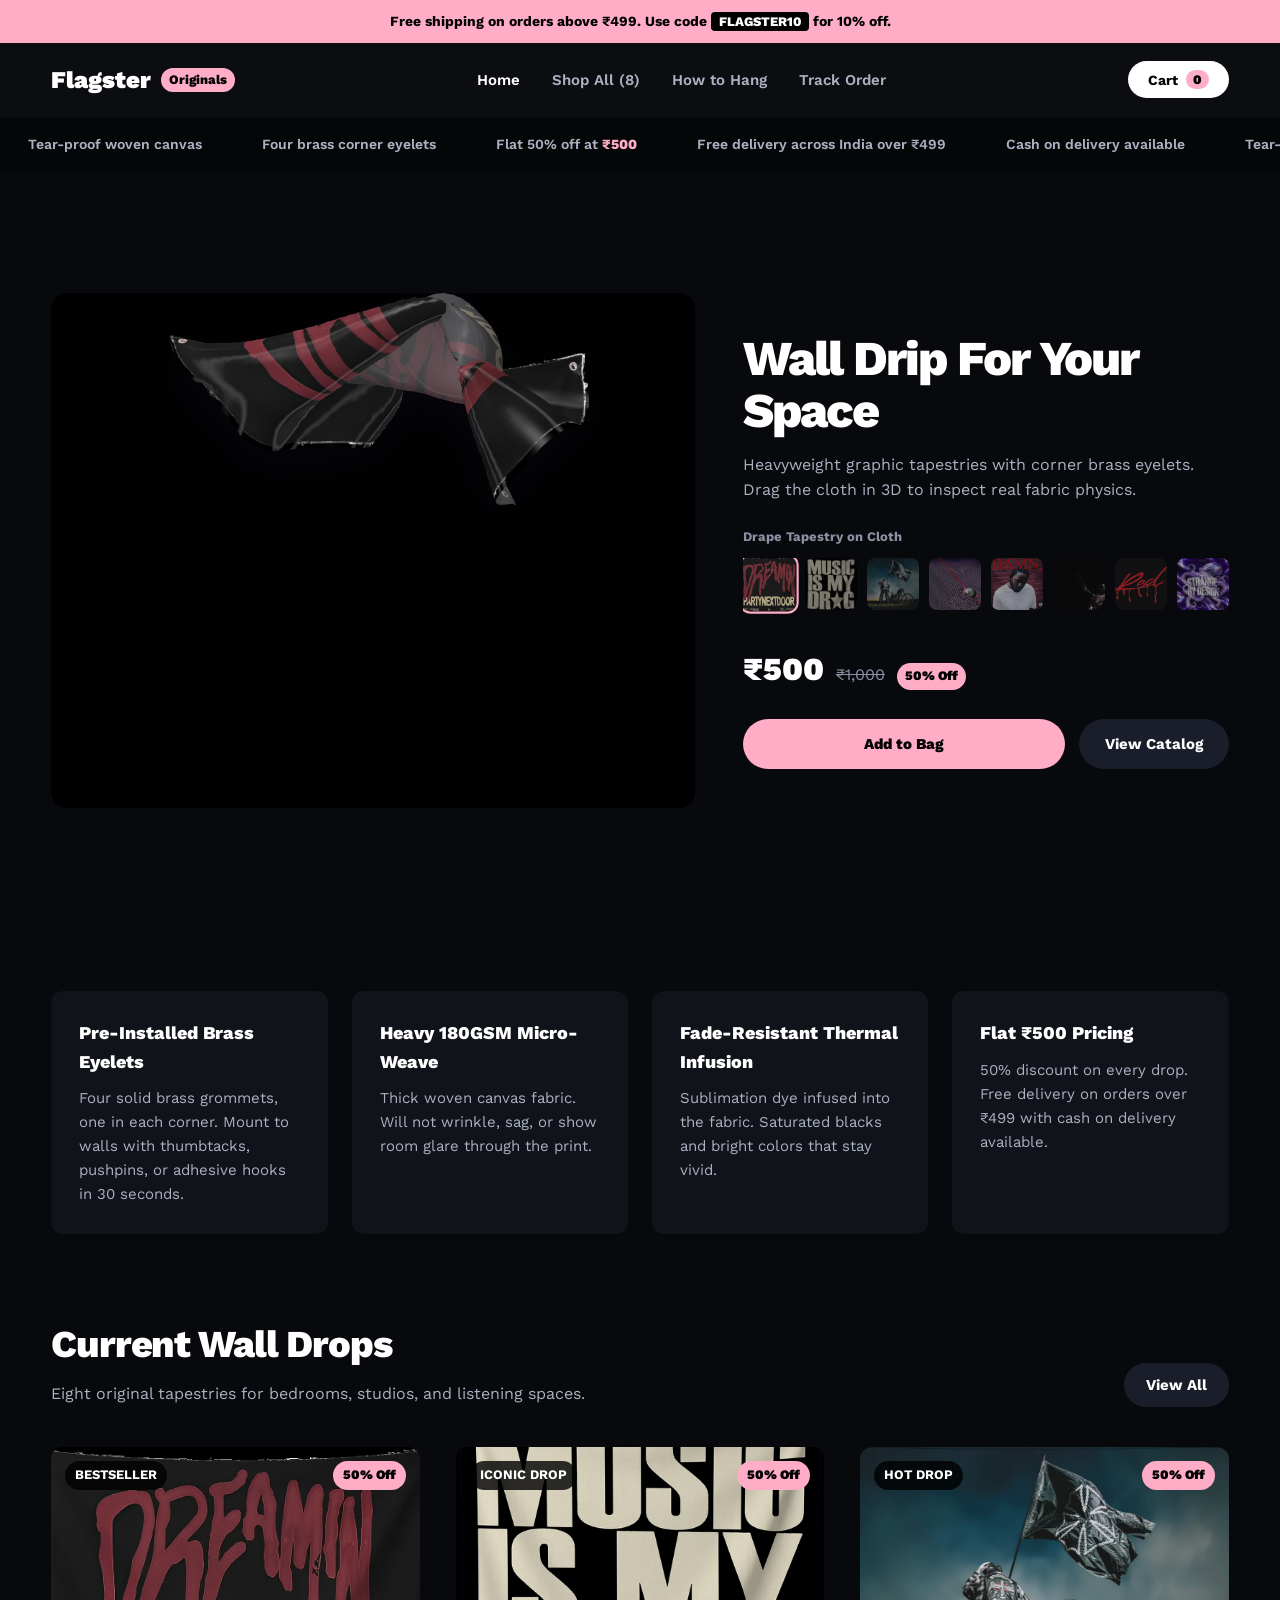
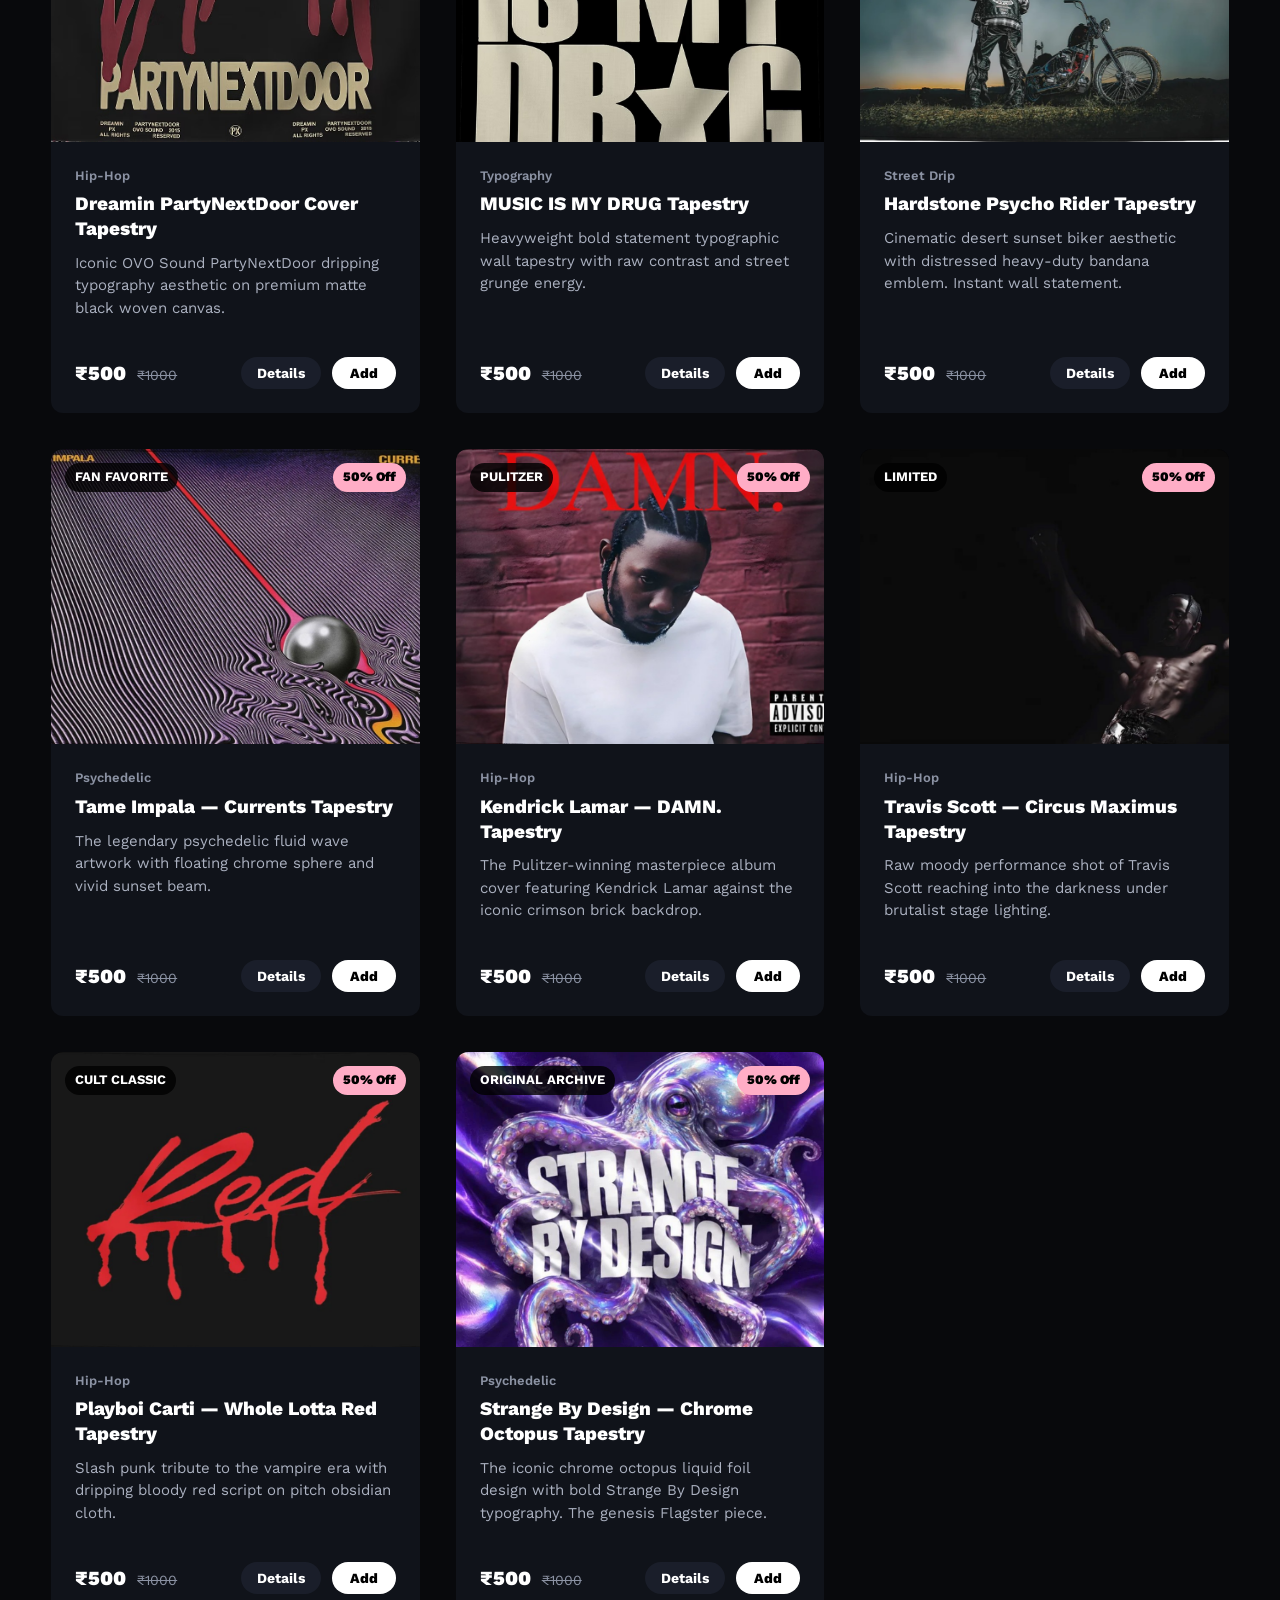
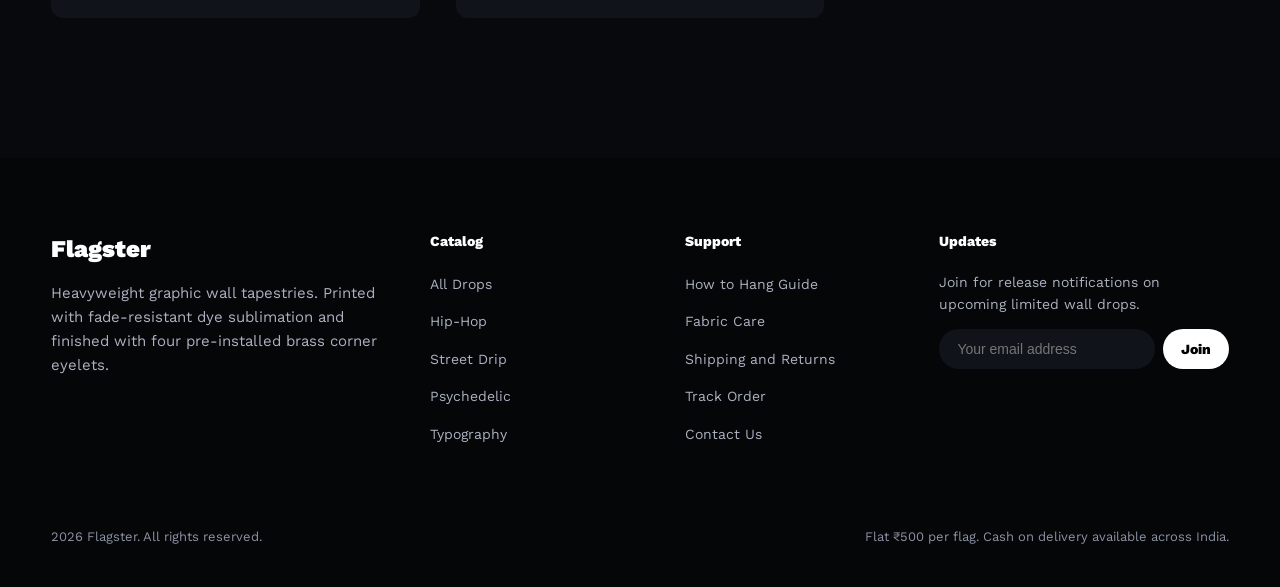
==== commit 54077546: "feat(branding): add Flagster brand identity, vector logos, merchandise mockups and favicon integrati" ====
--- a/index.html
+++ b/index.html
@@ -1,6 +1,7 @@
 <!DOCTYPE html>
 <html lang="en">
 <head>
+  <link rel="icon" type="image/svg+xml" href="assets/logo/favicon.svg">
   <meta charset="utf-8">
   <meta name="viewport" content="width=device-width, initial-scale=1">
   <title>Flagster · Wall Tapestries and Graphic Flags</title>
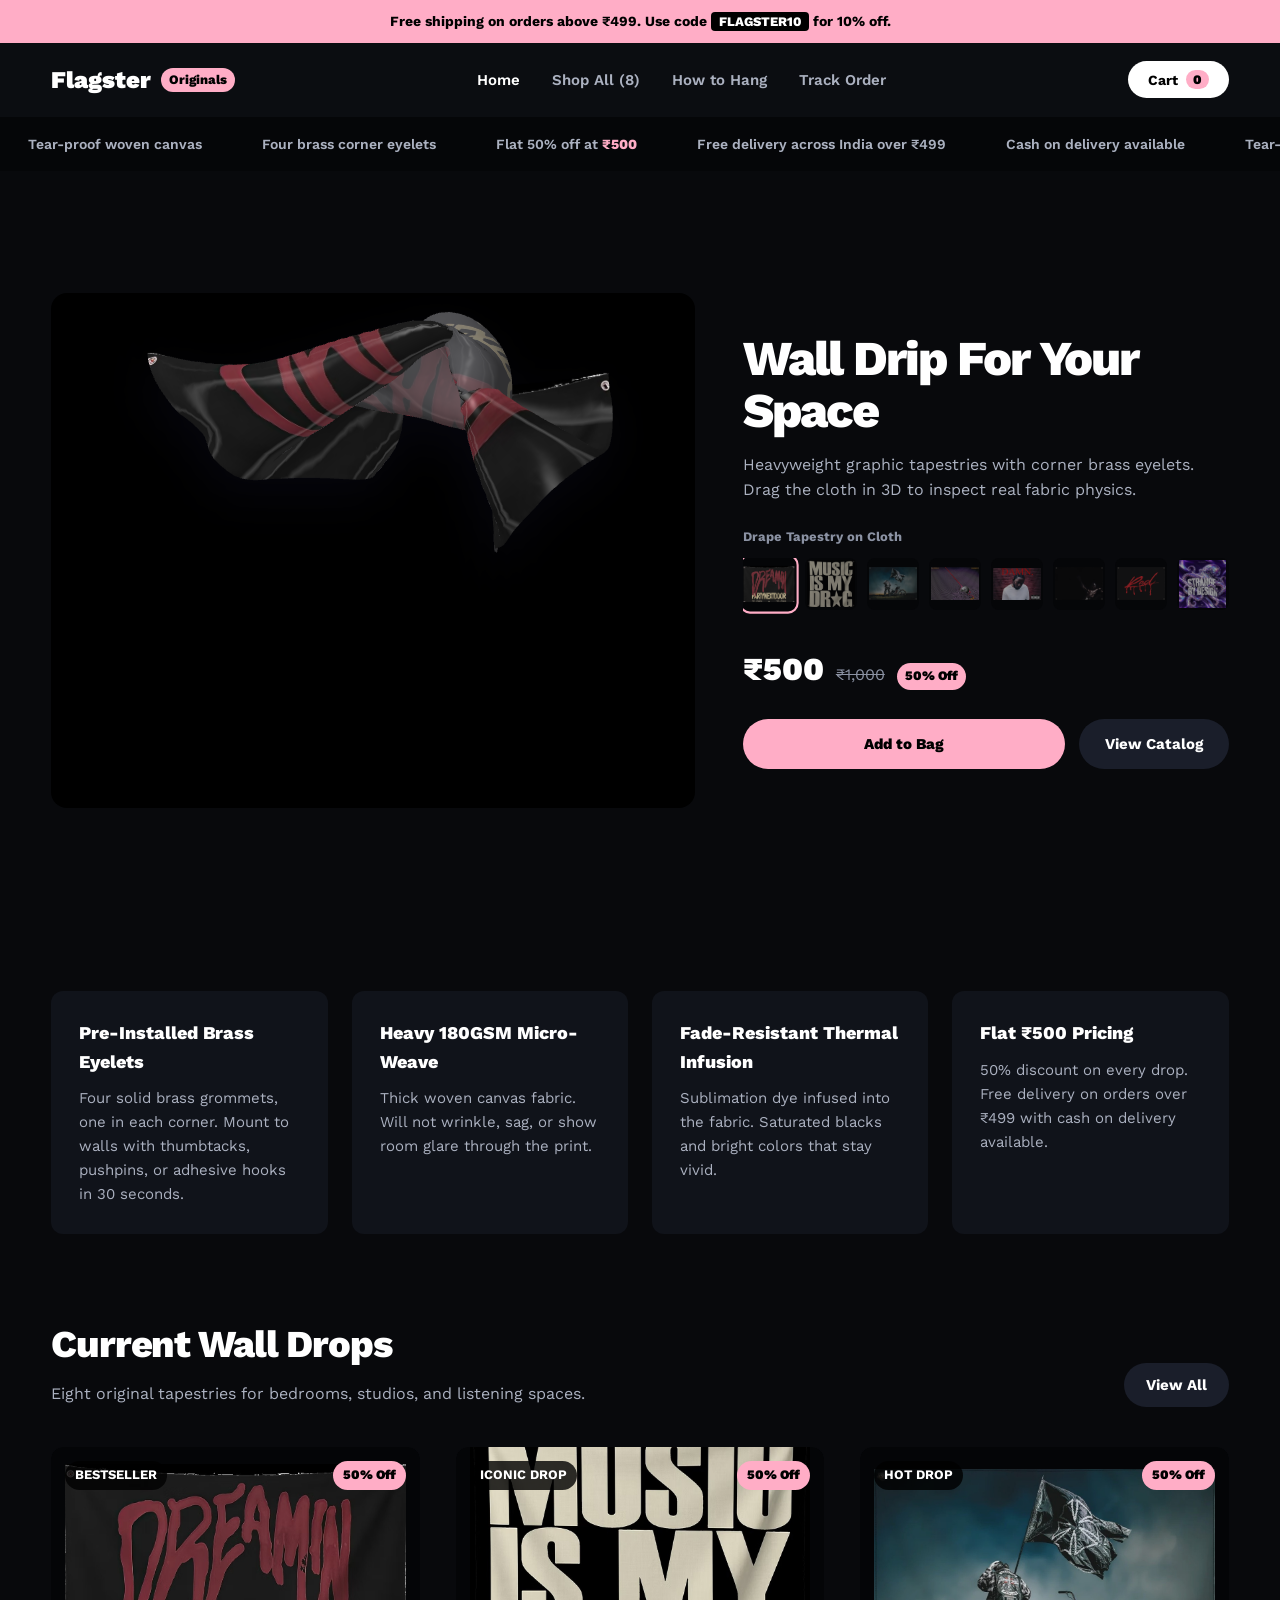
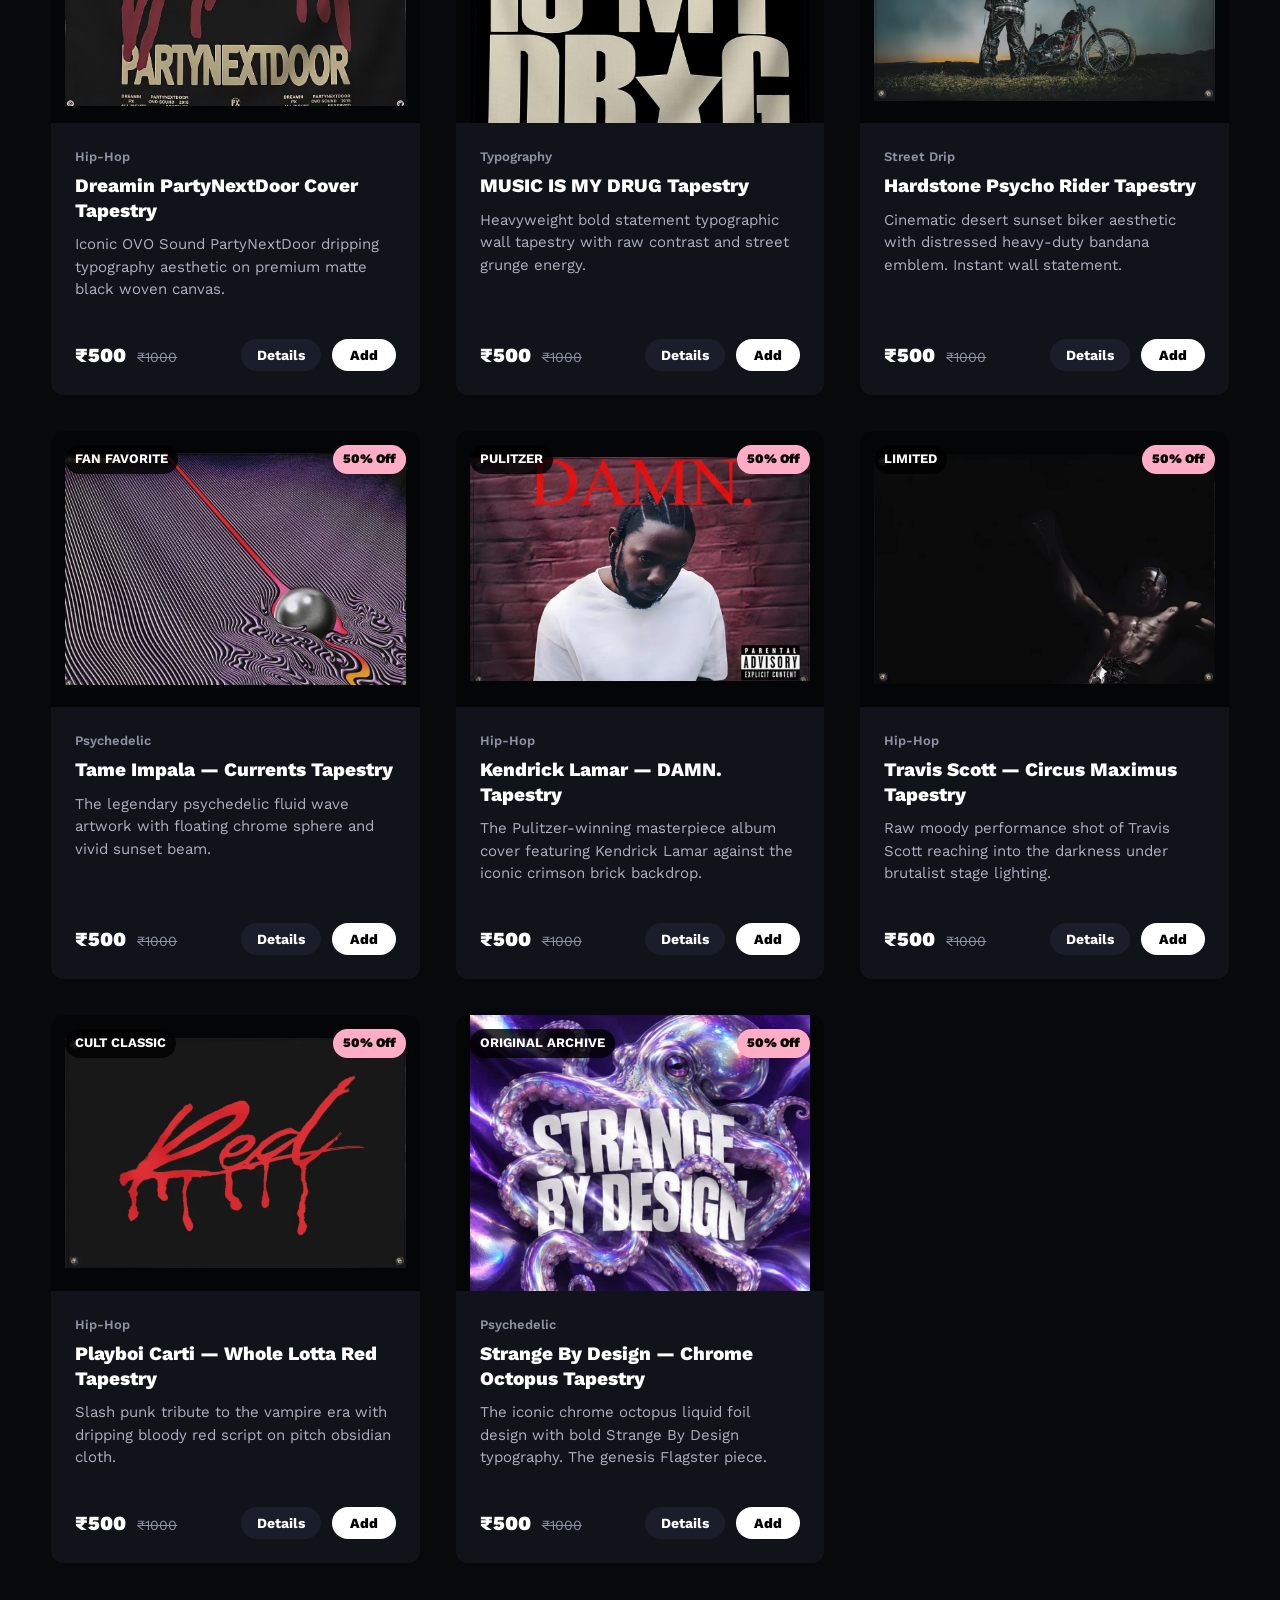
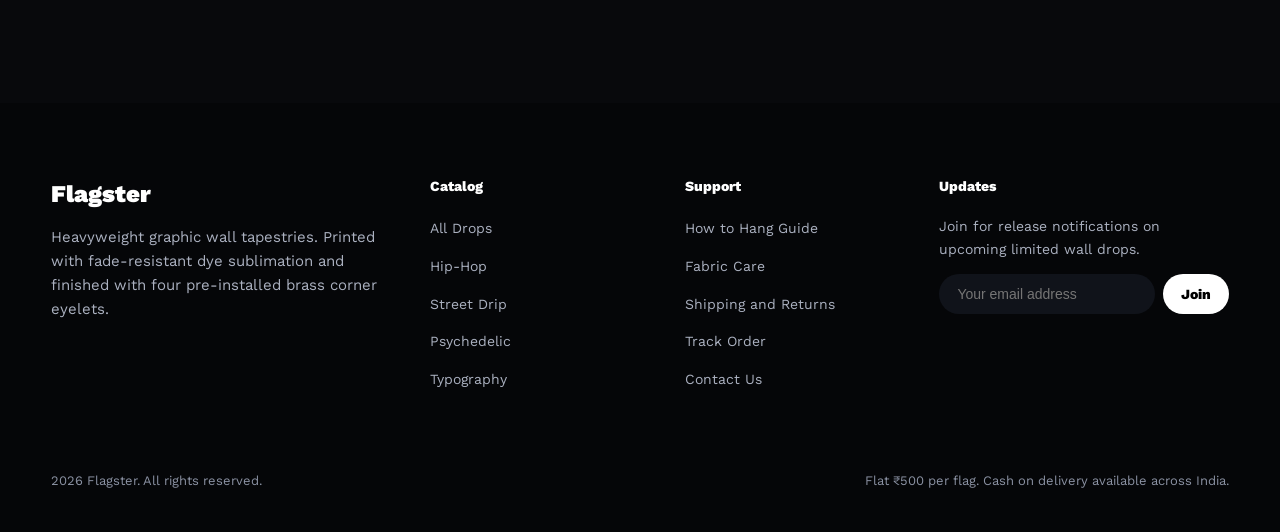
==== commit 7c3c430e: "fix(ui): eliminate white border artifacts, fix image cropping with contain layout, and enhance mobil" ====
--- a/index.html
+++ b/index.html
@@ -1,7 +1,6 @@
 <!DOCTYPE html>
 <html lang="en">
 <head>
-  <link rel="icon" type="image/svg+xml" href="assets/logo/favicon.svg">
   <meta charset="utf-8">
   <meta name="viewport" content="width=device-width, initial-scale=1">
   <title>Flagster · Wall Tapestries and Graphic Flags</title>
@@ -86,7 +85,9 @@
     .thumb-picker-btn img {
       width: 100%;
       height: 100%;
-      object-fit: cover;
+      object-fit: contain;
+      background: #040507;
+      padding: 2px;
     }
     .hero-price-line {
       display: flex;
@@ -169,6 +170,33 @@
         min-height: auto;
       }
     }
+    @media (max-width: 768px) {
+      .hero-stage-box {
+        aspect-ratio: 1.15/1;
+        max-height: 380px;
+        width: 100%;
+      }
+      .tapestry-thumbs-row {
+        flex-wrap: wrap;
+        gap: 8px;
+        overflow-x: visible;
+      }
+      .thumb-picker-btn {
+        width: 48px;
+        height: 48px;
+      }
+      .hero-actions {
+        flex-direction: column;
+        gap: 10px;
+      }
+      .hero-actions button,
+      .hero-actions a {
+        width: 100%;
+        height: 48px;
+        text-align: center;
+        justify-content: center;
+      }
+    }
   </style>
 </head>
 <body>
@@ -200,6 +228,14 @@
         </button>
       </div>
     </div>
+
+    <!-- Mobile Scrollable Navigation Strip -->
+    <nav class="nav-mobile-strip" aria-label="Mobile Navigation">
+      <a href="index.html" class="mobile-nav-pill is-active">Home</a>
+      <a href="shop.html" class="mobile-nav-pill ">Shop All (8)</a>
+      <a href="faq.html" class="mobile-nav-pill ">How to Hang</a>
+      <a href="contact.html" class="mobile-nav-pill ">Track Order</a>
+    </nav>
   </header>
 
   <!-- Marquee -->
--- a/css/style.css
+++ b/css/style.css
@@ -275,18 +275,25 @@
 }
 .product-thumb-wrap {
   position: relative;
-  aspect-ratio: 1.25/1;
-  background: #000000;
+  aspect-ratio: 4/3;
+  background: #040507;
+  display: flex;
+  align-items: center;
+  justify-content: center;
   overflow: hidden;
+  padding: 14px;
 }
 .product-thumb-img {
   width: 100%;
   height: 100%;
-  object-fit: cover;
-  transition: transform 0.4s ease;
+  object-fit: contain;
+  object-position: center;
+  display: block;
+  transition: transform 0.3s ease;
+  
 }
 .product-card:hover .product-thumb-img {
-  transform: scale(1.04);
+  transform: scale(1.02);
 }
 .badge-tag {
   position: absolute;
@@ -751,11 +758,73 @@
   color: var(--text-dim);
 }
 
+.nav-mobile-strip {
+  display: none;
+}
+
 @media (max-width: 900px) {
+  .features-grid { grid-template-columns: 1fr 1fr; gap: 18px; }
   .footer-grid { grid-template-columns: 1fr 1fr; gap: 36px; }
 }
+@media (max-width: 768px) {
+  .nav-inner {
+    padding: 12px var(--gutter);
+  }
+  .nav-links {
+    display: none;
+  }
+  .nav-mobile-strip {
+    display: grid;
+    grid-template-columns: repeat(4, 1fr);
+    gap: 6px;
+    padding: 0 var(--gutter) 14px;
+    width: 100%;
+  }
+  .mobile-nav-pill {
+    display: flex;
+    align-items: center;
+    justify-content: center;
+    height: 36px;
+    padding: 0 4px;
+    border-radius: var(--radius-pill);
+    background: var(--bg-card);
+    color: var(--text-muted);
+    font-size: 13px;
+    font-weight: 700;
+    letter-spacing: -0.01em;
+    text-align: center;
+    transition: background 0.2s ease, color 0.2s ease;
+  }
+  .mobile-nav-pill.is-active,
+  .mobile-nav-pill:active {
+    background: #ffffff;
+    color: #000000;
+  }
+  .product-grid {
+    grid-template-columns: repeat(auto-fill, minmax(260px, 1fr));
+    gap: 20px;
+  }
+  .product-body {
+    padding: 18px;
+  }
+  .section-header {
+    flex-direction: column;
+    align-items: flex-start;
+    gap: 12px;
+  }
+}
 @media (max-width: 600px) {
-  .nav-links { display: none; }
+  .features-grid { grid-template-columns: 1fr; gap: 14px; }
   .footer-grid { grid-template-columns: 1fr; }
   .form-row { grid-template-columns: 1fr; }
-}
+  .cart-drawer {
+    width: 100%;
+    max-width: 100vw;
+  }
+}
+@media (max-width: 480px) {
+  .product-grid {
+    grid-template-columns: 1fr;
+    gap: 18px;
+  }
+}
